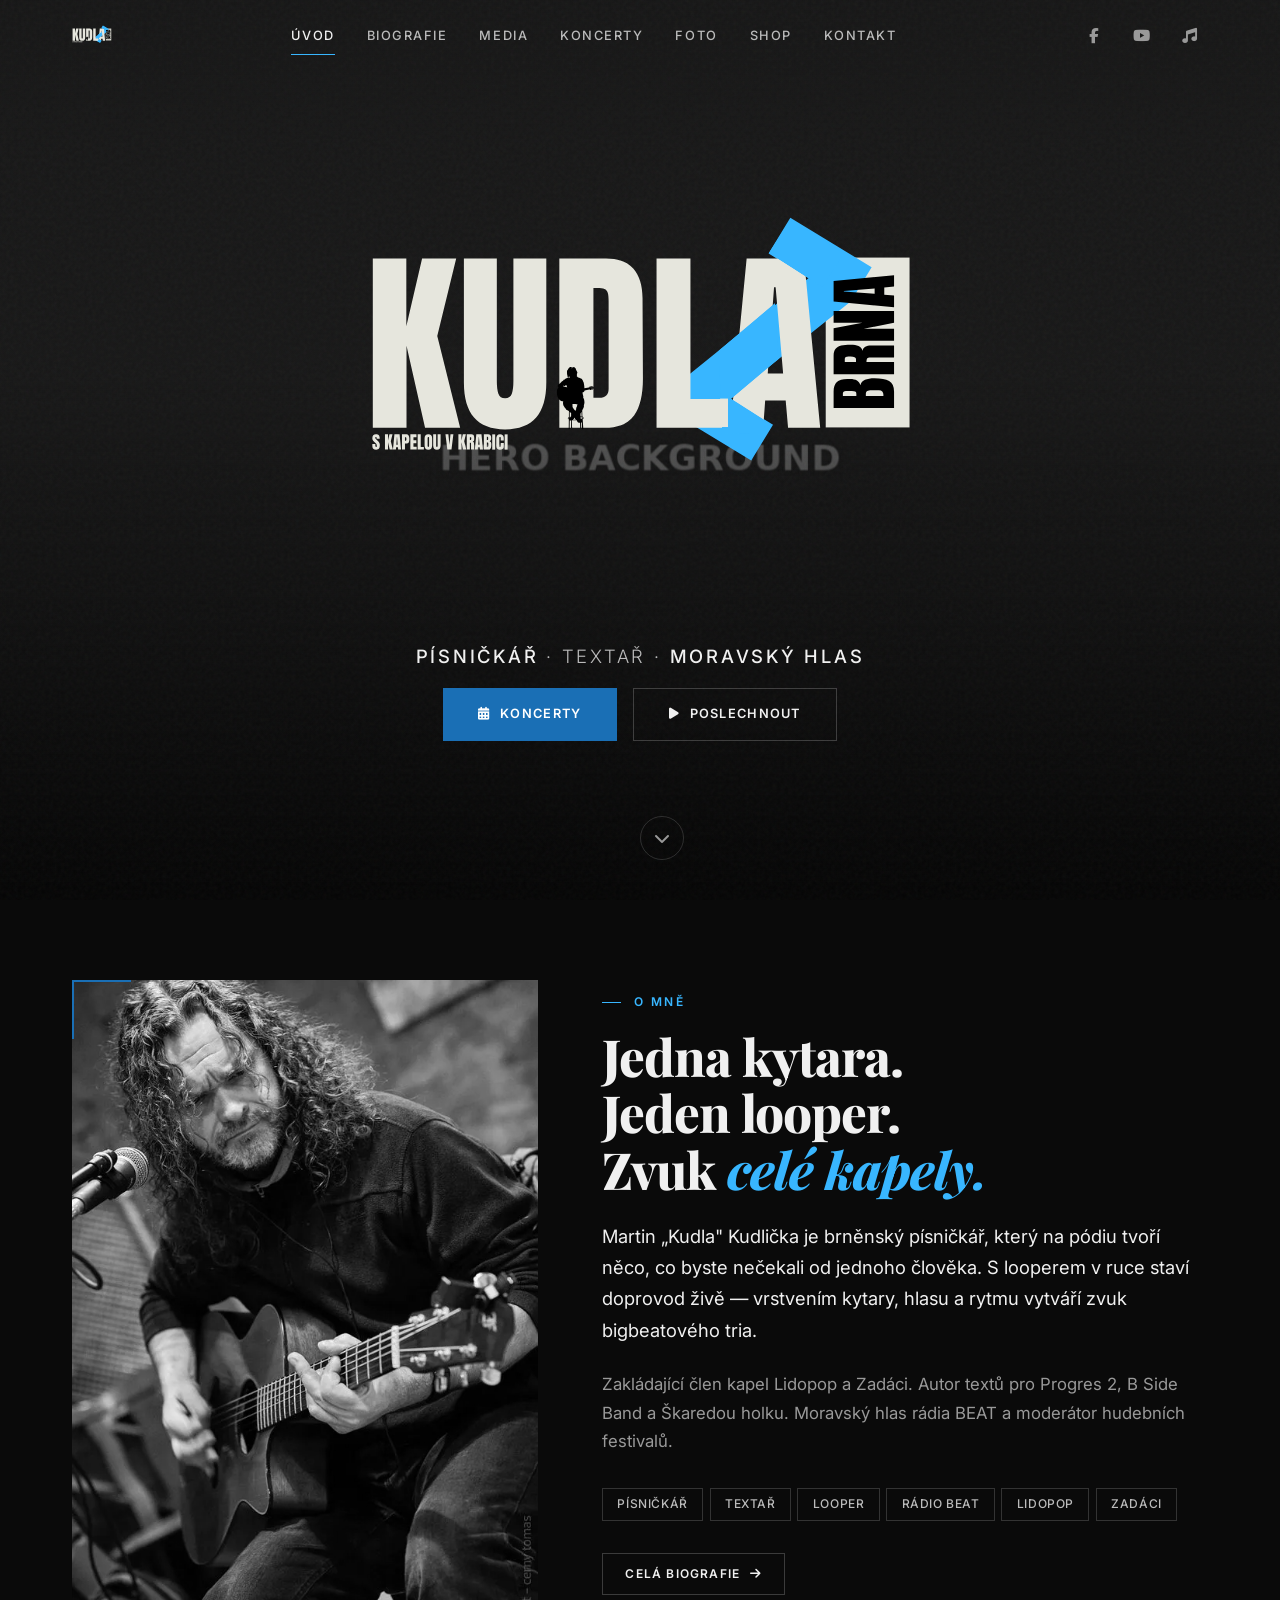
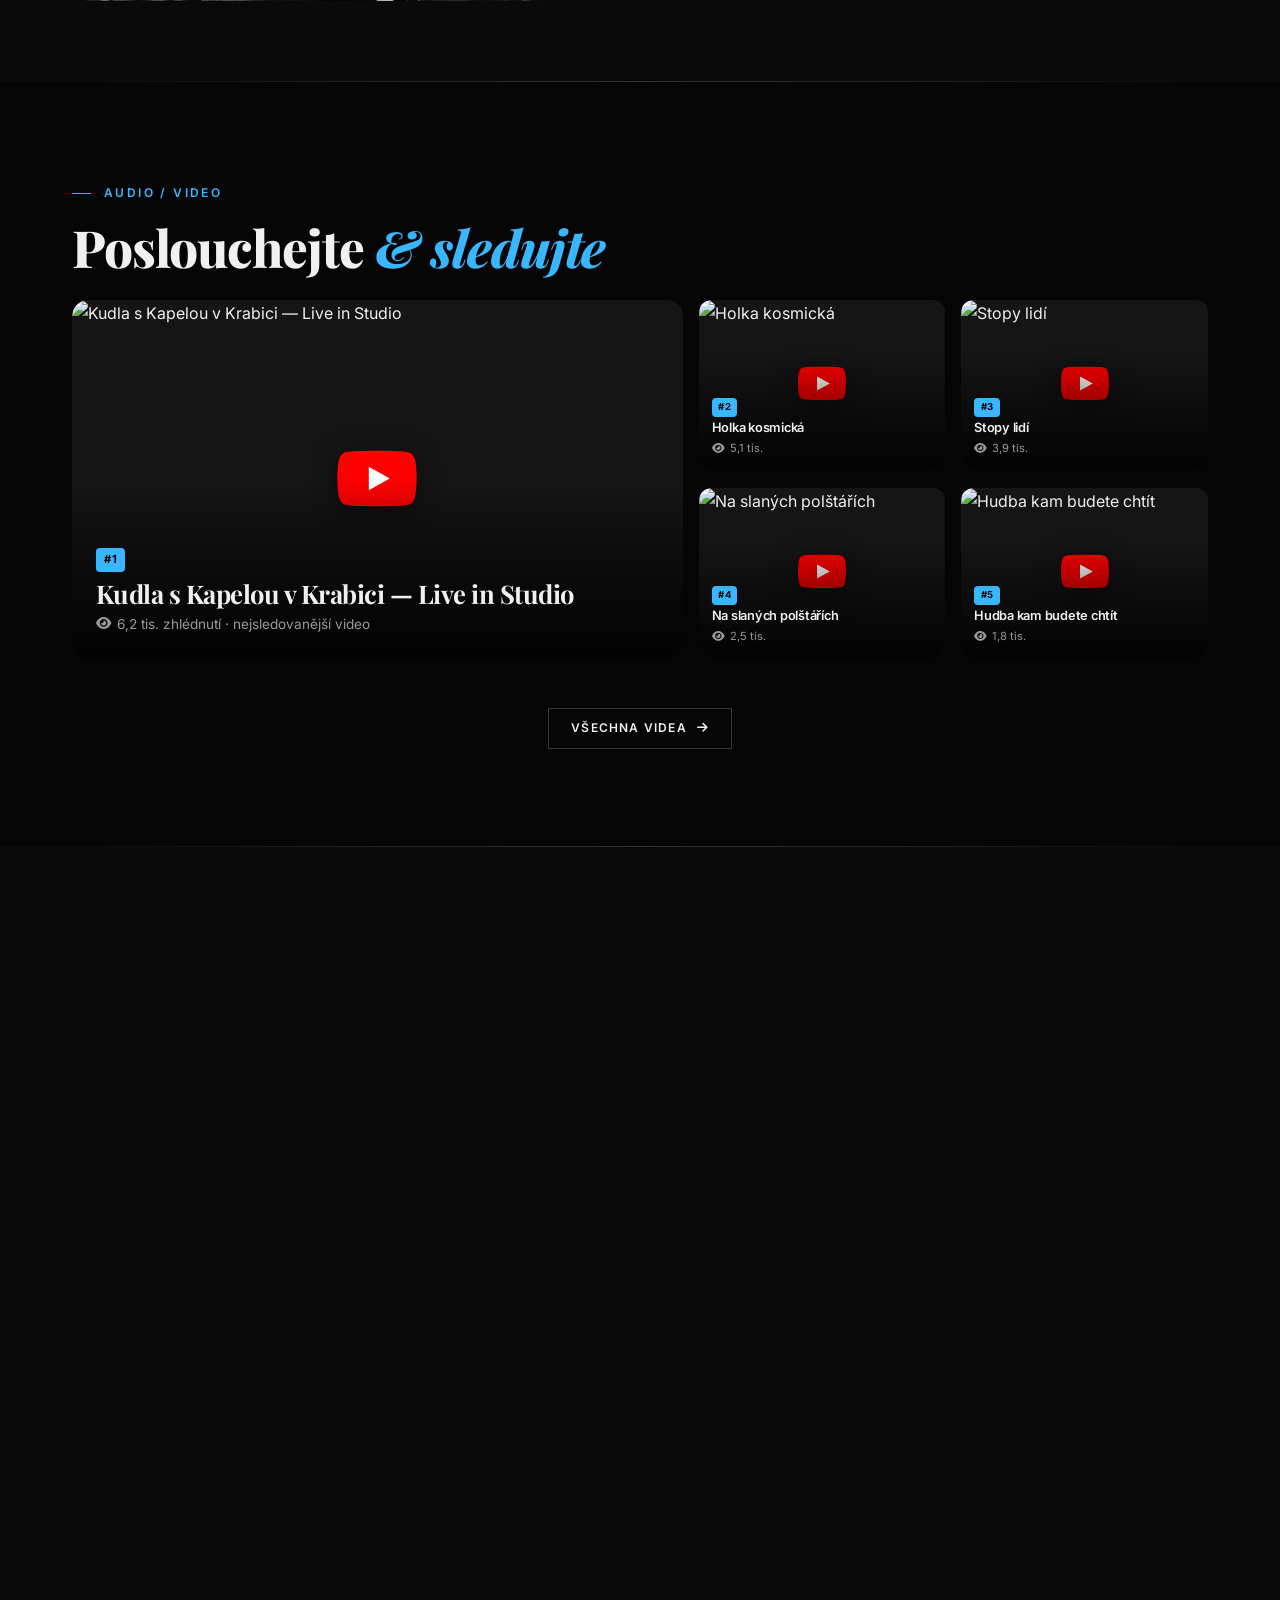
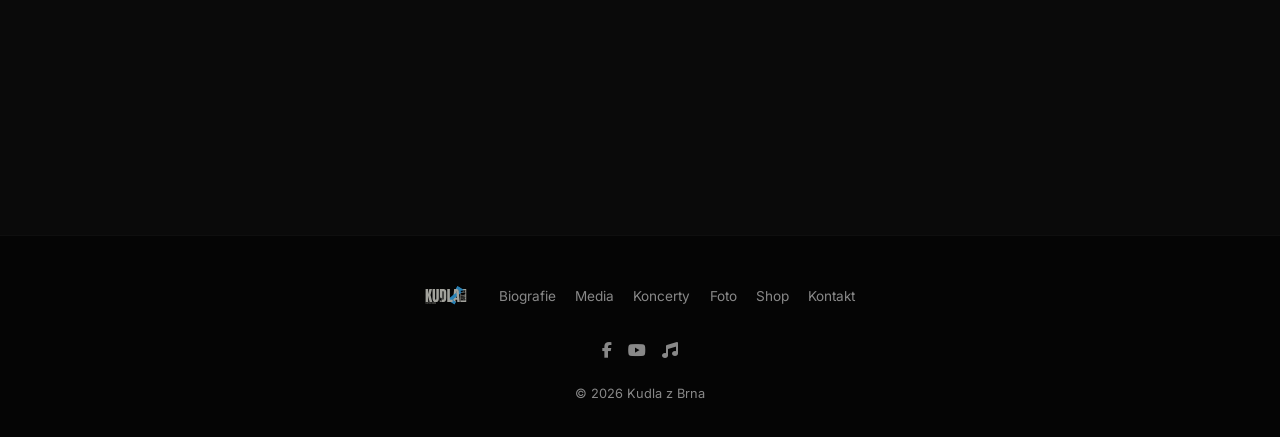
==== index.html @ d7f9133d "dgh" ====
<!DOCTYPE html>
<html lang="cs">
<head>
  <meta charset="UTF-8">
  <meta name="viewport" content="width=device-width, initial-scale=1.0">
  <title>Kudla z Brna — Písničkář, textař, moravský hlas</title>
  <meta name="description" content="Martin 'Kudla' Kudlička — brněnský písničkář, textař, moravský hlas rádia BEAT. Sólo s looperem — jedna osoba zní jako bigbeatové trio.">
  <meta property="og:title" content="Kudla z Brna — Písničkář, textař, moravský hlas">
  <meta property="og:description" content="Brněnský písničkář a textař. Moravský hlas rádia BEAT. Sólo s looperem.">
  <meta property="og:type" content="website">
  <meta property="og:url" content="https://kudlazbrna.netlify.app/">
  <meta property="og:image" content="https://kudlazbrna.netlify.app/img/og-image.jpg">
  <meta property="og:image:width" content="1200">
  <meta property="og:image:height" content="630">
  <meta property="og:locale" content="cs_CZ">
  <meta name="twitter:card" content="summary_large_image">
  <meta name="twitter:title" content="Kudla z Brna — Písničkář, textař, moravský hlas">
  <meta name="twitter:description" content="Brněnský písničkář a textař. Moravský hlas rádia BEAT. Sólo s looperem.">
  <meta name="twitter:image" content="https://kudlazbrna.netlify.app/img/og-image.jpg">
  <link rel="canonical" href="https://kudlazbrna.netlify.app/">
  <link rel="preconnect" href="https://fonts.googleapis.com">
  <link rel="preconnect" href="https://fonts.gstatic.com" crossorigin>
  <link rel="preconnect" href="https://cdnjs.cloudflare.com" crossorigin>
  <link rel="dns-prefetch" href="https://img.youtube.com">
  <link rel="stylesheet" href="https://fonts.googleapis.com/css2?family=Inter:wght@300;400;500;600;700&family=Playfair+Display:ital,wght@0,700;0,800;0,900;1,700&display=swap">
  <link rel="stylesheet" href="https://cdnjs.cloudflare.com/ajax/libs/font-awesome/6.5.1/css/all.min.css" media="print" onload="this.media='all'">
  <noscript><link rel="stylesheet" href="https://cdnjs.cloudflare.com/ajax/libs/font-awesome/6.5.1/css/all.min.css"></noscript>
  <link rel="icon" type="image/png" href="img/favicon.png">
  <link rel="icon" type="image/x-icon" href="favicon.ico">
  <link rel="apple-touch-icon" href="img/apple-touch-icon.png">
  <link rel="manifest" href="manifest.json">
  <meta name="theme-color" content="#0a0a0a">
  <meta name="color-scheme" content="dark">
  <link rel="preload" href="css/style.css?v=2.5" as="style">
  <link rel="preload" href="img/hero-bg.webp" as="image" type="image/webp">
  <link rel="stylesheet" href="css/style.css?v=2.5">
</head>
<body>
  <a href="#main-content" class="skip-link sr-only">Přeskočit na obsah</a>

  <!-- HEADER -->
  <header class="site-header">
    <div class="header-inner">
      <a href="index.html" class="site-logo">
        <img src="img/logo.svg" alt="Kudla z Brna">
      </a>

      <nav class="main-nav" id="main-nav">
        <ul>
          <li><a href="index.html">Úvod</a></li>
          <li><a href="biografie.html">Biografie</a></li>
          <li><a href="media.html">Media</a></li>
          <li><a href="koncerty.html">Koncerty</a></li>
          <li><a href="foto.html">Foto</a></li>
          <li><a href="shop.html">Shop</a></li>
          <li><a href="kontakt.html">Kontakt</a></li>
        </ul>
      </nav>

      <div class="header-social">
        <a href="https://www.facebook.com/kudla.cz/?locale=cs_CZ" target="_blank" rel="noopener noreferrer" aria-label="Facebook"><i class="fab fa-facebook-f"></i></a>
        <a href="https://www.youtube.com/@kudla4079" target="_blank" rel="noopener noreferrer" aria-label="YouTube"><i class="fab fa-youtube"></i></a>
        <a href="https://bandzone.cz/kudla" target="_blank" rel="noopener noreferrer" aria-label="Bandzone"><i class="fas fa-music"></i></a>
      </div>

      <button class="menu-toggle" aria-label="Menu">
        <span></span><span></span><span></span>
      </button>
    </div>
  </header>
  <div class="nav-overlay"></div>
  <main id="main-content">

  <!-- HERO -->
  <section class="hero">
    <div class="hero-bg"></div>
    <div class="hero-overlay"></div>
    <div class="hero-content">
      <h1 class="sr-only">Kudla z Brna — písničkář, textař, moravský hlas</h1>
      <img src="img/logo.svg" alt="Kudla z Brna" class="hero-logo" fetchpriority="high" width="400" height="120">
      <p class="hero-tagline">
        <span>Písničkář</span> &middot; Textař &middot; <span>Moravský hlas</span>
      </p>
      <div class="hero-cta">
        <a href="koncerty.html" class="btn btn-primary">
          <i class="fas fa-calendar-alt"></i> Koncerty
        </a>
        <a href="media.html" class="btn btn-ghost">
          <i class="fas fa-play"></i> Poslechnout
        </a>
      </div>
    </div>
    <a href="#about" class="hero-scroll">
      <i class="fas fa-chevron-down hero-scroll-arrow"></i>
    </a>
  </section>

  <!-- ABOUT STRIP -->
  <section class="about-strip" id="about">
    <div class="container">
      <div class="about-image reveal">
        <picture>
          <source type="image/webp" srcset="img/kudla-portrait-400w.webp 400w, img/kudla-portrait.webp 600w" sizes="(max-width: 768px) 400px, 600px">
          <img src="img/kudla-portrait.jpg" alt="Kudla z Brna — Martin Kudlička" loading="lazy" decoding="async" width="600" height="900">
        </picture>
      </div>
      <div class="about-text reveal">
        <span class="section-label">O mně</span>
        <h2 class="section-title">Jedna kytara.<br>Jeden looper.<br>Zvuk <em>celé kapely.</em></h2>
        <p>
          Martin „Kudla" Kudlička je brněnský písničkář, který na pódiu tvoří něco, co byste nečekali od jednoho člověka. S looperem v ruce staví doprovod živě — vrstvením kytary, hlasu a rytmu vytváří zvuk bigbeatového tria.
        </p>
        <p>
          Zakládající člen kapel Lidopop a Zadáci. Autor textů pro Progres 2, B Side Band a Škaredou holku. Moravský hlas rádia BEAT a moderátor hudebních festivalů.
        </p>
        <div class="about-tags">
          <span class="tag">Písničkář</span>
          <span class="tag">Textař</span>
          <span class="tag">Looper</span>
          <span class="tag">Rádio BEAT</span>
          <span class="tag">Lidopop</span>
          <span class="tag">Zadáci</span>
        </div>
        <a href="biografie.html" class="btn btn-ghost btn-sm">
          Celá biografie <i class="fas fa-arrow-right"></i>
        </a>
      </div>
    </div>
  </section>

  <div class="divider"></div>

  <!-- VIDEO TEASER — top 5 bento layout -->
  <section class="video-section" id="video-section">
    <div class="container">
      <div class="reveal">
        <span class="section-label">Audio / Video</span>
        <h2 class="section-title">Poslouchejte <em>& sledujte</em></h2>
      </div>
      <div id="video-bento" class="video-bento reveal" aria-live="polite"></div>
      <div class="text-center mt-3 reveal">
        <a href="media.html" class="btn btn-ghost btn-sm">Všechna videa <i class="fas fa-arrow-right"></i></a>
      </div>
    </div>
  </section>

  <div class="divider"></div>

  <!-- CONCERTS TEASER -->
  <section class="concerts-section" id="concerts-section">
    <div class="container">
      <div class="reveal">
        <span class="section-label">Naživo</span>
        <h2 class="section-title">Nejbližší <em>koncerty</em></h2>
      </div>
      <div id="concerts-list" class="concerts-list reveal" aria-live="polite"></div>
      <div class="text-center mt-2 reveal">
        <a href="koncerty.html" class="btn btn-ghost btn-sm">Všechny koncerty <i class="fas fa-arrow-right"></i></a>
      </div>
    </div>
  </section>

  <noscript>
    <div style="background:#1a1a1a;color:#bbb;text-align:center;padding:2rem;margin:2rem auto;max-width:600px;border-radius:12px;">
      <p style="font-size:1.1rem;margin-bottom:0.5rem;"><strong style="color:#f0f0f0;">Pro plný zážitek zapněte JavaScript.</strong></p>
      <p>Videa, koncerty a galerie vyžadují JavaScript pro správné zobrazení.</p>
    </div>
  </noscript>

  <!-- FOOTER -->
  </main>
  <footer class="site-footer">
    <div class="footer-inner">
      <div class="footer-top">
        <a href="index.html" class="footer-logo"><img src="img/logo.svg" alt="Kudla z Brna"></a>
        <nav class="footer-nav" aria-label="Patička">
          <a href="biografie.html">Biografie</a>
          <a href="media.html">Media</a>
          <a href="koncerty.html">Koncerty</a>
          <a href="foto.html">Foto</a>
          <a href="shop.html">Shop</a>
          <a href="kontakt.html">Kontakt</a>
        </nav>
      </div>
      <div class="footer-social">
        <a href="https://www.facebook.com/kudla.cz/?locale=cs_CZ" target="_blank" rel="noopener noreferrer" aria-label="Facebook"><i class="fab fa-facebook-f"></i></a>
        <a href="https://www.youtube.com/@kudla4079" target="_blank" rel="noopener noreferrer" aria-label="YouTube"><i class="fab fa-youtube"></i></a>
        <a href="https://bandzone.cz/kudla" target="_blank" rel="noopener noreferrer" aria-label="Bandzone"><i class="fas fa-music"></i></a>
      </div>
      <p class="footer-copy">&copy; 2026 Kudla z Brna</p>
    </div>
  </footer>

  <script src="js/main.js?v=2.5"></script>
  <script type="application/ld+json">
  {
    "@context": "https://schema.org",
    "@type": "WebSite",
    "name": "Kudla z Brna",
    "url": "https://kudlazbrna.netlify.app"
  }
  </script>
  <script type="application/ld+json">
  {
    "@context": "https://schema.org",
    "@type": "MusicGroup",
    "name": "Kudla z Brna",
    "alternateName": "Martin Kudla Kudlicka",
    "url": "https://kudlazbrna.netlify.app",
    "image": "https://kudlazbrna.netlify.app/img/kudla-portrait.jpg",
    "genre": ["Folk", "Rock", "Singer-Songwriter"],
    "description": "Brnensky pisnickar a textar. Moravsky hlas radia BEAT. Solo s looperem.",
    "sameAs": [
      "https://www.facebook.com/kudla.cz/",
      "https://www.youtube.com/@kudla4079",
      "https://bandzone.cz/kudla"
    ],
    "member": {
      "@type": "Person",
      "name": "Martin Kudlicka"
    }
  }
  </script>
</body>
</html>
---- css/style.css ----
/* ============================================
   KUDLA Z BRNA — v2 Redesign
   Inspired by: Green Day, Behemoth, Jack Johnson
   Immersive dark rock aesthetic
   ============================================ */

/* Fonts loaded via <link> in HTML for faster rendering */

:root {
  --black: #050505;
  --dark: #0a0a0a;
  --dark-2: #0f0f0f;
  --dark-3: #151515;
  --dark-4: #1a1a1a;
  --dark-5: #222;
  --grey-dark: #333;
  --grey: #888;
  --grey-light: #999;
  --grey-lighter: #bbb;
  --white: #f0f0f0;
  --white-pure: #fff;
  --accent: #1a6fb5;
  --accent-bright: #38b6ff;
  --accent-glow: rgba(56,182,255,0.15);
  --font-display: 'Playfair Display', Georgia, serif;
  --font-body: 'Inter', -apple-system, sans-serif;
  --header-h: 72px;
  --max-w: 1200px;
  --ease: cubic-bezier(.25,.46,.45,.94);
  --ease-out: cubic-bezier(.23,1,.32,1);
}

*, *::before, *::after { margin:0; padding:0; box-sizing:border-box; }
html { scroll-behavior:smooth; scroll-padding-top:var(--header-h); font-size:16px; color-scheme:dark; }

body {
  font-family: var(--font-body);
  background: var(--black);
  color: var(--white);
  line-height: 1.7;
  -webkit-font-smoothing: antialiased;
  overflow-x: hidden;
}

::selection { background:var(--accent); color:var(--white-pure); }
a { color:inherit; text-decoration:none; }
img { max-width:100%; height:auto; display:block; }
button { font-family:inherit; cursor:pointer; }

h1,h2,h3,h4 { font-family:var(--font-display); font-weight:800; line-height:1.1; letter-spacing:-0.02em; }

/* --- Section helpers --- */
.section-label {
  display:inline-block; font-family:var(--font-body); font-size:0.75rem; font-weight:600;
  letter-spacing:0.2em; text-transform:uppercase; color:var(--accent-bright);
  margin-bottom:1rem; position:relative; padding-left:2rem;
}
.section-label::before { content:''; position:absolute; left:0; top:50%; width:1.2rem; height:1px; background:var(--accent-bright); }

.section-title { font-size:clamp(2rem,4vw,3.5rem); margin-bottom:1.5rem; }
.section-title em { font-style:italic; color:var(--accent-bright); }

.container { max-width:var(--max-w); margin:0 auto; padding:0 2rem; }
section { padding:6rem 0; position:relative; contain:layout style; }

/* Reveal on scroll */
.reveal { opacity:0; transform:translateY(40px); transition: opacity 0.8s var(--ease), transform 0.8s var(--ease); }
.reveal.visible { opacity:1; transform:translateY(0); }

.divider { width:100%; height:1px; background:linear-gradient(90deg,transparent,var(--grey-dark),transparent); }

/* ============================================
   HEADER
   ============================================ */
.site-header {
  position:fixed; top:0; left:0; right:0; z-index:100;
  height:var(--header-h); transition:all 0.4s var(--ease);
}
.site-header::after {
  content:''; position:absolute; inset:0;
  background:rgba(5,5,5,0); backdrop-filter:blur(0px); -webkit-backdrop-filter:blur(0px);
  border-bottom:1px solid transparent; transition:all 0.4s var(--ease); z-index:-1;
}
.site-header.scrolled::after {
  background:rgba(5,5,5,0.92); backdrop-filter:blur(20px); -webkit-backdrop-filter:blur(20px);
  border-bottom-color:rgba(255,255,255,0.05);
}
.header-inner {
  max-width:var(--max-w); margin:0 auto; padding:0 2rem;
  height:100%; display:flex; align-items:center; justify-content:space-between;
}

.site-logo { display:flex; align-items:center; gap:0.5rem; z-index:101; }
.site-logo img { height:40px; width:auto; transition:filter 0.3s; }
.site-logo:hover img { filter: drop-shadow(0 0 8px rgba(56,182,255,0.4)); }

.header-social { display:flex; align-items:center; gap:0.75rem; }
.header-social a {
  display:flex; align-items:center; justify-content:center;
  width:36px; height:36px; border-radius:50%;
  color:var(--grey-light); font-size:0.95rem; transition:all 0.3s var(--ease);
}
.header-social a:hover { color:var(--white); background:rgba(255,255,255,0.08); }

.main-nav { display:flex; align-items:center; }
.main-nav ul { display:flex; list-style:none; gap:0; }
.main-nav a {
  display:block; padding:0.5rem 1rem; font-size:0.8rem; font-weight:500;
  letter-spacing:0.12em; text-transform:uppercase; color:var(--grey-lighter);
  transition:color 0.3s; position:relative;
}
.main-nav a::after {
  content:''; position:absolute; bottom:0; left:1rem; right:1rem;
  height:1px; background:var(--accent-bright); transform:scaleX(0); transition:transform 0.3s var(--ease);
}
.main-nav a:hover, .main-nav a.active { color:var(--white); }
.main-nav a.active::after, .main-nav a:hover::after { transform:scaleX(1); }

.menu-toggle {
  display:none; background:none; border:none;
  width:32px; height:24px; position:relative; z-index:101;
}
.menu-toggle span {
  position:absolute; left:0; width:100%; height:2px;
  background:var(--white); transition:all 0.3s var(--ease); border-radius:1px;
}
.menu-toggle span:nth-child(1){top:0}
.menu-toggle span:nth-child(2){top:11px}
.menu-toggle span:nth-child(3){top:22px}
.menu-toggle.active span:nth-child(1){top:11px;transform:rotate(45deg)}
.menu-toggle.active span:nth-child(2){opacity:0;transform:translateX(-10px)}
.menu-toggle.active span:nth-child(3){top:11px;transform:rotate(-45deg)}

/* ============================================
   HERO
   ============================================ */
.hero {
  position:relative; min-height:100vh; min-height:100dvh;
  display:flex; align-items:center; justify-content:center; overflow:hidden;
}
.hero-bg {
  position:absolute; inset:0;
  background:url('../img/hero-bg.jpg') center 30% / cover no-repeat, linear-gradient(135deg, #0a0a0a 0%, #0d1b2a 50%, #0a0a0a 100%);
  filter:grayscale(100%); will-change:transform;
}
.hero-overlay {
  position:absolute; inset:0;
  background:linear-gradient(to bottom, rgba(5,5,5,0.15) 0%, rgba(5,5,5,0.1) 40%, rgba(5,5,5,0.5) 70%, rgba(5,5,5,1) 100%);
}
.hero::before {
  content:''; position:absolute; inset:0; z-index:1; opacity:0.04; pointer-events:none;
  background-image:url("data:image/svg+xml,%3Csvg viewBox='0 0 256 256' xmlns='http://www.w3.org/2000/svg'%3E%3Cfilter id='n'%3E%3CfeTurbulence type='fractalNoise' baseFrequency='0.9' numOctaves='4' stitchTiles='stitch'/%3E%3C/filter%3E%3Crect width='100%25' height='100%25' filter='url(%23n)'/%3E%3C/svg%3E");
  background-repeat:repeat;
}
.hero-content { position:relative; z-index:2; text-align:center; padding:0 2rem; width:100%; margin-top:calc(var(--header-h) * -1); }

.hero-logo {
  width:clamp(280px,50vw,550px); margin:0 auto 0.2rem;
  opacity:0; animation:heroFadeUp 1.2s var(--ease-out) 0.3s forwards;
}
.hero-tagline {
  font-size:clamp(0.9rem,1.5vw,1.15rem); font-weight:300; color:var(--grey-lighter);
  letter-spacing:0.15em; text-transform:uppercase; margin-bottom:1rem;
  opacity:0; animation:heroFadeUp 1s var(--ease-out) 0.7s forwards;
}
.hero-tagline span { color:var(--white); font-weight:500; }
.hero-cta {
  display:flex; gap:1rem; justify-content:center; flex-wrap:wrap;
  opacity:0; animation:heroFadeUp 1s var(--ease-out) 1s forwards;
}
.hero-scroll {
  position:absolute; bottom:2.5rem; left:50%; transform:translateX(-50%); z-index:2;
  display:flex; align-items:center; justify-content:center;
  width:44px; height:44px; border-radius:50%;
  border:1px solid rgba(255,255,255,0.15);
  color:var(--grey-light); font-size:1rem;
  text-decoration:none; cursor:pointer;
  opacity:0; animation:heroFadeUp 1s var(--ease-out) 1.4s forwards;
  transition:all 0.3s var(--ease);
}
.hero-scroll:hover { border-color:var(--accent-bright); color:var(--accent-bright); background:rgba(56,182,255,0.06); }
.hero-scroll-arrow { animation:scrollBounce 2s ease-in-out infinite; }
@keyframes heroFadeUp { from{opacity:0;transform:translateY(30px)} to{opacity:1;transform:translateY(0)} }
@keyframes scrollBounce { 0%,100%{transform:translateY(0)} 50%{transform:translateY(4px)} }

/* --- Buttons --- */
.btn {
  display:inline-flex; align-items:center; gap:0.6rem;
  padding:0.9rem 2.2rem; font-size:0.8rem; font-weight:600;
  font-family:var(--font-body); letter-spacing:0.1em; text-transform:uppercase;
  border-radius:0; border:none; cursor:pointer; transition:all 0.4s var(--ease);
  position:relative; overflow:hidden;
}
.btn-primary { background:var(--accent); color:var(--white-pure); }
.btn-primary:hover { background:var(--accent-bright); transform:translateY(-2px); box-shadow:0 10px 30px rgba(26,111,181,0.35); }
.btn-ghost { background:transparent; color:var(--white); border:1px solid rgba(255,255,255,0.2); }
.btn-ghost:hover { border-color:var(--white); background:rgba(255,255,255,0.05); transform:translateY(-2px); }
.btn-sm { padding:0.6rem 1.4rem; font-size:0.75rem; }

/* ============================================
   ABOUT STRIP
   ============================================ */
.about-strip { padding:5rem 0; background:var(--dark); }
.about-strip .container { display:grid; grid-template-columns:1fr 1.3fr; gap:4rem; align-items:center; }

.about-image { position:sticky; top:6rem; overflow:hidden; align-self:start; }
.about-image img { width:100%; aspect-ratio:3/4; object-fit:cover; filter:grayscale(100%); transition:filter 0.6s var(--ease); }
.about-image:hover img { filter:grayscale(50%); }
.about-image::before {
  content:''; position:absolute; top:-1px; left:-1px;
  width:60px; height:60px; border-top:3px solid var(--accent); border-left:3px solid var(--accent);
  z-index:1; transition:all 0.4s var(--ease);
}
.about-image:hover::before { width:80px; height:80px; }

.about-text p { color:var(--grey-light); font-size:1.05rem; margin-bottom:1.5rem; }
.about-text p:first-of-type { color:var(--white); font-size:1.15rem; }

.about-tags { display:flex; flex-wrap:wrap; gap:0.4rem; margin:2rem 0; }
.tag {
  padding:0.35rem 0.9rem; font-size:0.75rem; font-weight:500; letter-spacing:0.05em;
  color:var(--grey-lighter); border:1px solid var(--grey-dark); text-transform:uppercase; transition:all 0.3s;
}
.tag:hover { border-color:var(--accent); color:var(--accent-bright); }

/* ============================================
   VIDEO
   ============================================ */
.video-section { background:var(--black); padding:6rem 0; }
.video-featured { margin-bottom:3rem; }

/* Thumbnail-based video cards */
.video-thumb {
  position:relative; padding-bottom:56.25%; height:0; background:var(--dark-3); overflow:hidden;
  cursor:pointer; border-radius:8px;
}
.video-thumb img {
  position:absolute; inset:0; width:100%; height:100%; object-fit:cover;
  transition:transform 0.5s var(--ease), filter 0.5s var(--ease);
}
.video-thumb:hover img { transform:scale(1.05); filter:brightness(0.7); }
.video-thumb iframe {
  position:absolute; inset:0; width:100%; height:100%; border:none; border-radius:8px;
}
.video-play-btn {
  position:absolute; top:50%; left:50%; transform:translate(-50%,-50%) scale(1);
  background:none; border:none; cursor:pointer; z-index:2; padding:0;
  transition:transform 0.3s var(--ease), opacity 0.3s var(--ease);
  filter:drop-shadow(0 4px 12px rgba(0,0,0,0.5));
}
.video-play-btn svg { width:68px; height:48px; }
.video-thumb:hover .video-play-btn { transform:translate(-50%,-50%) scale(1.15); }
.video-badge {
  position:absolute; top:0.75rem; right:0.75rem; z-index:2;
  background:rgba(0,0,0,0.75); backdrop-filter:blur(6px);
  color:var(--grey-lighter); font-size:0.75rem; font-weight:500;
  padding:0.3rem 0.7rem; border-radius:20px;
  display:flex; align-items:center; gap:0.35rem;
  pointer-events:none;
}
.video-thumb-info {
  position:absolute; bottom:0; left:0; right:0; z-index:2;
  padding:3rem 1.5rem 1.2rem;
  background:linear-gradient(to top, rgba(0,0,0,0.85) 0%, transparent 100%);
  pointer-events:none;
}
.video-thumb-info h3 {
  font-family:var(--font-display); font-size:1.5rem; font-weight:700; margin-bottom:0.3rem;
}
.video-thumb-info .video-views {
  color:var(--grey-light); font-size:0.85rem; display:flex; align-items:center; gap:0.4rem;
}
.video-thumb--featured { border-radius:12px; margin-bottom:2rem; }
.video-thumb--featured .video-play-btn svg { width:80px; height:56px; }

/* ---- BENTO VIDEO TEASER (homepage) ---- */
.video-bento {
  display:grid; grid-template-columns:1.2fr 1fr; gap:1rem; margin-bottom:1rem;
}
.bento-hero { grid-row:1; }
.bento-main {
  border-radius:16px; height:100%; min-height:360px;
}
.bento-main img { border-radius:16px; }
.bento-main iframe { border-radius:16px; }
.bento-main .video-play-btn svg { width:80px; height:56px; }
.bento-main-info {
  position:absolute; bottom:0; left:0; right:0; z-index:2;
  padding:4rem 1.5rem 1.5rem;
  background:linear-gradient(to top, rgba(0,0,0,0.9) 0%, rgba(0,0,0,0.4) 60%, transparent 100%);
  border-radius:0 0 16px 16px;
  pointer-events:none;
}
.bento-main-info h3 {
  font-family:var(--font-display); font-size:1.6rem; font-weight:700; margin-bottom:0.25rem; line-height:1.2;
}
.bento-main-info .video-views {
  color:var(--grey-light); font-size:0.85rem; display:flex; align-items:center; gap:0.4rem;
}
.bento-rank {
  display:inline-block; background:var(--accent-bright); color:var(--black);
  font-size:0.7rem; font-weight:700; padding:0.15rem 0.5rem; border-radius:4px;
  margin-bottom:0.4rem; letter-spacing:0.05em;
}
.bento-side {
  display:grid; grid-template-columns:1fr 1fr; grid-template-rows:1fr 1fr; gap:1rem;
}
.bento-item {
  border-radius:12px; min-height:170px;
}
.bento-item img { border-radius:12px; }
.bento-item iframe { border-radius:12px; }
.bento-item .video-play-btn svg { width:48px; height:34px; }
.bento-item-info {
  position:absolute; bottom:0; left:0; right:0; z-index:2;
  padding:2.5rem 0.8rem 0.7rem;
  background:linear-gradient(to top, rgba(0,0,0,0.9) 0%, transparent 100%);
  border-radius:0 0 12px 12px;
  pointer-events:none;
}
.bento-item-info h3 {
  font-family:var(--font-body); font-size:0.8rem; font-weight:600; line-height:1.3; margin-bottom:0.15rem;
  white-space:nowrap; overflow:hidden; text-overflow:ellipsis;
}
.bento-item-info .video-views {
  color:var(--grey-light); font-size:0.7rem; display:flex; align-items:center; gap:0.3rem;
}
.bento-item-info .bento-rank { font-size:0.6rem; padding:0.1rem 0.4rem; margin-bottom:0.2rem; }

/* Video grid (media page) */
.video-grid { display:grid; grid-template-columns:repeat(auto-fit,minmax(300px,1fr)); gap:1.5rem; }
.video-card {
  background:var(--dark-2); overflow:hidden; border:1px solid rgba(255,255,255,0.03);
  border-radius:12px; transition:all 0.4s var(--ease);
}
.video-card .video-thumb { border-radius:12px 12px 0 0; }
.video-card:hover { border-color:var(--accent-bright); transform:translateY(-6px); box-shadow:0 20px 60px rgba(0,0,0,0.5), 0 0 0 1px var(--accent-bright); }
.video-card-info { padding:1rem 1.2rem 1.2rem; }
.video-card-info h3 { font-family:var(--font-body); font-size:0.95rem; font-weight:600; margin-bottom:0.2rem; }
.video-card-info p { color:var(--grey); font-size:0.8rem; }

/* ============================================
   CONCERTS
   ============================================ */
.concerts-section { background:var(--dark); content-visibility:auto; contain-intrinsic-size:auto 600px; }
.concerts-list { max-width:800px; margin:0 auto; }
.concert-item {
  display:grid; grid-template-columns:90px 1fr auto; gap:2rem; align-items:center;
  padding:1.5rem 0; border-bottom:1px solid rgba(255,255,255,0.05); transition:all 0.3s var(--ease);
}
.concert-item:hover { padding-left:1rem; border-bottom-color:var(--accent); }
.concert-date { text-align:center; }
.concert-date .day { display:block; font-family:var(--font-display); font-size:2.2rem; font-weight:800; color:var(--accent-bright); line-height:1; }
.concert-date .month-year { display:block; font-size:0.7rem; font-weight:600; letter-spacing:0.15em; text-transform:uppercase; color:var(--grey); margin-top:0.25rem; }
.concert-info h3 { font-family:var(--font-body); font-size:1.05rem; font-weight:600; }
.concert-info .venue { color:var(--grey-light); font-size:0.9rem; margin-top:0.15rem; }
.concert-item.past { opacity:0.4; }
.concert-item.past:hover { opacity:0.7; }
.year-header { font-family:var(--font-display); font-size:1.8rem; color:var(--grey-dark); margin:3rem 0 1rem; padding-bottom:0.5rem; border-bottom:1px solid rgba(255,255,255,0.05); }
.year-header:first-child { margin-top:0; }

/* --- Next Concert Featured Card (homepage) --- */
.next-concert-card {
  display:grid; grid-template-columns:140px 1fr; gap:2.5rem; align-items:center;
  background:linear-gradient(135deg, var(--dark-2), var(--dark-3));
  border:1px solid rgba(56,182,255,0.15); border-radius:16px;
  padding:2.5rem; margin-bottom:2rem; position:relative; overflow:hidden;
  transition:all 0.4s var(--ease);
}
.next-concert-card::before {
  content:''; position:absolute; top:0; left:0; width:4px; height:100%;
  background:linear-gradient(to bottom, var(--accent-bright), var(--accent));
  border-radius:4px 0 0 4px;
}
.next-concert-card:hover { border-color:rgba(56,182,255,0.3); box-shadow:0 20px 60px rgba(0,0,0,0.4), 0 0 30px rgba(56,182,255,0.08); }

.next-concert-date {
  display:flex; flex-direction:column; align-items:center; gap:0.3rem;
  padding:1rem; background:rgba(56,182,255,0.08); border-radius:12px;
}
.next-day {
  font-family:var(--font-display); font-size:3.5rem; font-weight:900;
  color:var(--accent-bright); line-height:1;
}
.next-month {
  font-size:0.85rem; font-weight:500; text-transform:capitalize;
  color:var(--grey-lighter); letter-spacing:0.03em;
}
.next-countdown {
  display:inline-block; margin-top:0.3rem;
  background:var(--accent); color:var(--white-pure);
  font-size:0.7rem; font-weight:700; letter-spacing:0.05em; text-transform:uppercase;
  padding:0.25rem 0.7rem; border-radius:20px;
  animation:countdownPulse 2s ease-in-out infinite;
}
@keyframes countdownPulse { 0%,100%{opacity:1} 50%{opacity:0.7} }

.next-concert-body { display:flex; flex-direction:column; gap:0.6rem; }
.next-concert-meta { display:flex; align-items:center; gap:0.75rem; flex-wrap:wrap; }

.concert-type-tag {
  display:inline-flex; align-items:center; gap:0.35rem;
  font-size:0.7rem; font-weight:600; letter-spacing:0.08em; text-transform:uppercase;
  padding:0.3rem 0.8rem; border-radius:4px;
}
.concert-type-tag.koncert { background:rgba(56,182,255,0.15); color:var(--accent-bright); }
.concert-type-tag.festival { background:rgba(168,85,247,0.15); color:#a855f7; }
.concert-type-tag.akce { background:rgba(34,197,94,0.15); color:#22c55e; }
.concert-type-tag.moderovani { background:rgba(234,179,8,0.15); color:#eab308; }

.concert-time {
  font-size:0.85rem; color:var(--grey-light);
  display:inline-flex; align-items:center; gap:0.35rem;
}
.concert-time i { color:var(--accent-bright); font-size:0.75rem; }

.next-concert-title {
  font-family:var(--font-display); font-size:1.6rem; font-weight:800;
  line-height:1.2; color:var(--white);
}
.next-concert-venue {
  font-size:1rem; color:var(--grey-light);
  display:flex; align-items:center; gap:0.5rem;
}
.next-concert-venue i { color:var(--accent-bright); font-size:0.85rem; }
.next-concert-note {
  font-size:0.9rem; color:var(--grey); font-style:italic;
}
.next-concert-actions { margin-top:0.5rem; }

/* Upcoming list (compact items below featured card) */
.upcoming-list { margin-top:0.5rem; }

/* Countdown badge (inline, for concert lists) */
.concert-countdown-badge {
  display:inline-block; margin-top:0.4rem;
  background:rgba(56,182,255,0.12); color:var(--accent-bright);
  font-size:0.7rem; font-weight:600; letter-spacing:0.05em;
  padding:0.2rem 0.6rem; border-radius:12px;
}

/* ============================================
   GALLERY
   ============================================ */
.gallery-section { background:var(--black); content-visibility:auto; contain-intrinsic-size:auto 800px; }
.gallery-grid { display:grid; grid-template-columns:repeat(3,1fr); gap:4px; }
.gallery-item { position:relative; overflow:hidden; cursor:pointer; aspect-ratio:1; }
.gallery-item img { width:100%; height:100%; object-fit:cover; filter:grayscale(100%); transition:all 0.6s var(--ease); }
.gallery-item:hover img { filter:grayscale(40%); transform:scale(1.08); }
.gallery-item::after { content:''; position:absolute; inset:0; background:rgba(5,5,5,0.3); opacity:1; transition:opacity 0.4s; }
.gallery-item:hover::after { opacity:0; }

/* Lightbox */
.lightbox { display:none; position:fixed; inset:0; z-index:200; background:rgba(0,0,0,0.96); align-items:center; justify-content:center; }
.lightbox.active { display:flex; }
.lightbox img { max-width:90vw; max-height:85vh; object-fit:contain; }
.lightbox-close { position:absolute; top:1.5rem; right:1.5rem; background:none; border:none; color:var(--white); font-size:1.5rem; width:48px; height:48px; display:flex; align-items:center; justify-content:center; border-radius:50%; transition:background 0.3s; }
.lightbox-close:hover { background:rgba(255,255,255,0.1); }
.lightbox-nav { position:absolute; top:50%; transform:translateY(-50%); background:none; border:none; color:var(--white); font-size:2rem; padding:1rem; opacity:0.5; transition:opacity 0.3s; }
.lightbox-nav:hover { opacity:1; }
.lightbox-prev { left:1rem; }
.lightbox-next { right:1rem; }

/* ============================================
   CONTACT
   ============================================ */
.contact-section { background:var(--dark); }
.contact-grid { display:grid; grid-template-columns:1fr 1fr; gap:4rem; }
.contact-item { display:flex; gap:1.2rem; margin-bottom:2.5rem; }
.contact-icon {
  width:48px; height:48px; display:flex; align-items:center; justify-content:center;
  border:1px solid var(--grey-dark); color:var(--accent-bright); font-size:1.1rem; flex-shrink:0; transition:all 0.3s;
}
.contact-item:hover .contact-icon { background:var(--accent); border-color:var(--accent); color:var(--white-pure); }
.contact-item h3 { font-family:var(--font-body); font-size:0.7rem; font-weight:600; letter-spacing:0.15em; text-transform:uppercase; color:var(--grey); margin-bottom:0.2rem; }
.contact-item a, .contact-item p { font-size:1.1rem; color:var(--white); }
.social-row { display:flex; gap:0.75rem; margin-top:2rem; }
.social-btn {
  width:52px; height:52px; display:flex; align-items:center; justify-content:center;
  border:1px solid var(--grey-dark); color:var(--grey-light); font-size:1.2rem; transition:all 0.3s var(--ease);
}
.social-btn:hover { background:var(--accent); border-color:var(--accent); color:var(--white-pure); transform:translateY(-3px); box-shadow:0 8px 25px rgba(26,111,181,0.3); }
.info-card { background:var(--dark-3); border:1px solid rgba(255,255,255,0.04); padding:2.5rem; }
.info-card h3 { font-family:var(--font-body); font-size:1rem; font-weight:600; margin-bottom:0.75rem; display:flex; align-items:center; gap:0.6rem; }
.info-card h3 i { color:var(--accent-bright); }
.info-card p { color:var(--grey-light); font-size:0.95rem; margin-bottom:1.5rem; }
.info-card p:last-child { margin-bottom:0; }

/* ============================================
   SHOP
   ============================================ */
.shop-section { background:var(--black); }
.shop-grid { display:grid; grid-template-columns:repeat(auto-fit,minmax(320px,1fr)); gap:2.5rem; max-width:800px; margin:0 auto; }
.album-card { background:var(--dark-2); border:1px solid rgba(255,255,255,0.04); overflow:hidden; transition:all 0.4s var(--ease); }
.album-card:hover { border-color:rgba(255,255,255,0.1); transform:translateY(-6px); box-shadow:0 25px 60px rgba(0,0,0,0.5); }
.album-cover { aspect-ratio:1; overflow:hidden; background:var(--dark-3); }
.album-cover img { width:100%; height:100%; object-fit:cover; filter:grayscale(60%); transition:all 0.6s var(--ease); }
.album-card:hover .album-cover img { filter:grayscale(20%); transform:scale(1.04); }
.album-info { padding:1.5rem 2rem 2rem; }
.album-info h3 { font-size:1.4rem; margin-bottom:0.5rem; }
.album-price { font-size:1.6rem; font-weight:700; color:var(--accent-bright); }
.album-shipping { font-size:0.85rem; color:var(--grey); font-weight:400; }
.album-desc { font-size:0.9rem; color:var(--grey); margin-bottom:0.5rem; }
.album-info .btn { width:100%; justify-content:center; }
.shipping-info { max-width:600px; margin:3rem auto 0; text-align:center; padding:2rem; background:var(--dark-2); border:1px solid rgba(255,255,255,0.04); color:var(--grey-light); font-size:0.95rem; }
.shipping-info strong { color:var(--white); }

/* ORDER MODAL */
.order-modal { position:fixed; inset:0; z-index:2000; display:flex; align-items:center; justify-content:center; opacity:0; pointer-events:none; transition:opacity 0.3s; }
.order-modal.active { opacity:1; pointer-events:all; }
.order-modal-backdrop { position:absolute; inset:0; background:rgba(0,0,0,0.8); backdrop-filter:blur(4px); }
.order-modal-content { position:relative; background:var(--dark-2); border:1px solid rgba(255,255,255,0.08); border-radius:12px; padding:2.5rem; width:90%; max-width:460px; max-height:90vh; overflow-y:auto; transform:translateY(20px); transition:transform 0.3s; }
.order-modal.active .order-modal-content { transform:translateY(0); }
.order-modal-close { position:absolute; top:1rem; right:1.2rem; background:none; border:none; color:var(--grey); font-size:1.8rem; cursor:pointer; line-height:1; transition:color 0.2s; }
.order-modal-close:hover { color:var(--white); }
.order-modal-content h3 { font-family:var(--font-body); font-size:1.1rem; font-weight:600; color:var(--white); margin-bottom:0.3rem; }
.order-album-title { font-family:var(--font-display); font-size:1.5rem; color:var(--accent-bright); margin-bottom:1.5rem; }
.form-group { margin-bottom:1.2rem; }
.form-group label { display:block; font-size:0.85rem; color:var(--grey-light); margin-bottom:0.4rem; font-weight:500; }
.form-group input, .form-group textarea { width:100%; padding:0.75rem 1rem; background:var(--dark); border:1px solid rgba(255,255,255,0.1); border-radius:8px; color:var(--white); font-size:0.95rem; font-family:var(--font-body); transition:border-color 0.2s; }
.form-group input:focus, .form-group textarea:focus { outline:none; border-color:var(--accent); }
.form-group input::placeholder, .form-group textarea::placeholder { color:var(--grey); }
.btn-full { width:100%; justify-content:center; margin-top:0.5rem; }
.order-success { display:flex; flex-direction:column; align-items:center; text-align:center; gap:1rem; padding:2rem 0; }
.order-success i { font-size:3rem; color:var(--accent-bright); }
.order-success h4 { font-size:1.3rem; color:var(--white); }
.order-success p { color:var(--grey-light); font-size:0.95rem; }

/* ============================================
   FOOTER
   ============================================ */
.site-footer { background:var(--black); border-top:1px solid rgba(255,255,255,0.04); padding:2.5rem 0 2rem; }
.footer-inner { max-width:var(--max-w); margin:0 auto; padding:0 2rem; display:flex; flex-direction:column; align-items:center; gap:1.2rem; }
.footer-top { display:flex; align-items:center; justify-content:center; gap:2rem; flex-wrap:wrap; }
.footer-logo img { height:42px; opacity:0.7; }
.footer-nav { display:flex; gap:1.2rem; flex-wrap:wrap; justify-content:center; }
.footer-nav a { color:var(--grey); font-size:0.85rem; transition:color 0.3s; }
.footer-nav a:hover { color:var(--accent-bright); }
.footer-social { display:flex; gap:1rem; }
.footer-social a { color:var(--grey); font-size:1rem; transition:color 0.3s; }
.footer-social a:hover { color:var(--white); }
.footer-copy { color:var(--grey); font-size:0.8rem; }

/* ============================================
   PAGE HEROES (sub-pages)
   ============================================ */
.page-hero { padding:10rem 0 4rem; text-align:center; background:var(--dark); position:relative; overflow:hidden; }
.page-hero::before {
  content:''; position:absolute; top:0; left:50%; transform:translateX(-50%);
  width:600px; height:600px; background:radial-gradient(circle,var(--accent-glow),transparent 70%); pointer-events:none;
}
.page-hero h1 { font-size:clamp(2.5rem,6vw,5rem); position:relative; }
.page-hero .subtitle { color:var(--grey-light); font-size:1.1rem; margin-top:0.75rem; position:relative; }

/* Bio page */
.bio-content { max-width:900px; margin:0 auto; }
.bio-content .bio-grid { display:grid; grid-template-columns:1fr 1.2fr; gap:4rem; align-items:start; }
.bio-content p { color:var(--grey-light); font-size:1.05rem; margin-bottom:1.5rem; line-height:1.8; }
.bio-content h3 {
  font-family:var(--font-body); font-size:1.1rem; font-weight:600;
  margin-top:2.5rem; margin-bottom:0.75rem; color:var(--white);
  display:flex; align-items:center; gap:0.5rem;
}
.bio-content h3::before { content:''; width:20px; height:2px; background:var(--accent); }

/* ============================================
   ADMIN STYLES
   ============================================ */
.admin-page { padding-top: calc(var(--header-h) + 2rem); min-height: 100vh; }
.admin-container { max-width: 900px; margin: 0 auto; padding: 2rem; }
.admin-section { background: var(--dark-2); border: 1px solid rgba(255,255,255,0.06); padding: 2rem; margin-bottom: 2rem; }
.admin-section h2 { font-family: var(--font-body); font-size: 1.3rem; font-weight: 600; margin-bottom: 1.5rem; display: flex; align-items: center; gap: 0.5rem; }
.admin-section h2 i { color: var(--accent-bright); }
.admin-form label { display: block; font-size: 0.8rem; font-weight: 500; letter-spacing: 0.05em; text-transform: uppercase; color: var(--grey-light); margin-bottom: 0.4rem; margin-top: 1rem; }
.admin-form label:first-child { margin-top: 0; }
.admin-form input, .admin-form textarea, .admin-form select { width: 100%; padding: 0.7rem 1rem; font-family: var(--font-body); font-size: 0.95rem; background: var(--dark-4); border: 1px solid var(--grey-dark); color: var(--white); transition: border-color 0.3s; }
.admin-form input:focus, .admin-form textarea:focus { outline: none; border-color: var(--accent-bright); }
.admin-form textarea { min-height: 100px; resize: vertical; }
.admin-item { background: var(--dark-3); border: 1px solid rgba(255,255,255,0.04); padding: 1rem 1.5rem; margin-bottom: 0.5rem; display: flex; align-items: center; justify-content: space-between; }
.admin-item h3.admin-item-title { font-family: var(--font-body); font-weight: 500; font-size: 0.95rem; line-height: 1.3; }
.admin-item .item-meta { color: var(--grey); font-size: 0.85rem; }
.admin-item-actions { display: flex; gap: 0.5rem; }
.admin-item-actions button { background: none; border: 1px solid var(--grey-dark); color: var(--grey-light); padding: 0.3rem 0.8rem; font-size: 0.8rem; cursor: pointer; transition: all 0.3s; }
.admin-item-actions button:hover { border-color: var(--accent-bright); color: var(--accent-bright); }
.admin-item-actions button.delete:hover { border-color: #e74c3c; color: #e74c3c; }
.admin-btn { display: inline-flex; align-items: center; gap: 0.5rem; padding: 0.7rem 1.5rem; font-size: 0.85rem; font-weight: 500; background: var(--accent); color: var(--white-pure); border: none; cursor: pointer; transition: all 0.3s; margin-top: 1rem; }
.admin-btn:hover { background: var(--accent-bright); }
.admin-btn.secondary { background: transparent; border: 1px solid var(--grey-dark); color: var(--grey-lighter); }
.admin-btn.secondary:hover { border-color: var(--white); color: var(--white); }
.admin-message { padding: 1rem; margin-bottom: 1rem; font-size: 0.9rem; }
.admin-message.success { background: rgba(56,182,255,0.1); border: 1px solid rgba(56,182,255,0.3); color: var(--accent-bright); }
.admin-message.error { background: rgba(231,76,60,0.1); border: 1px solid rgba(231,76,60,0.3); color: #e74c3c; }
.admin-tabs { display: flex; gap: 0; border-bottom: 1px solid var(--grey-dark); margin-bottom: 2rem; }
.admin-tab { padding: 0.8rem 1.5rem; font-size: 0.85rem; font-weight: 500; color: var(--grey); cursor: pointer; border-bottom: 2px solid transparent; transition: all 0.3s; background: none; border-top: none; border-left: none; border-right: none; }
.admin-tab:hover { color: var(--white); }
.admin-tab.active { color: var(--accent-bright); border-bottom-color: var(--accent-bright); }
.admin-login { max-width: 400px; margin: 20vh auto; text-align: center; }
.admin-login h1 { font-size: 1.8rem; margin-bottom: 0.5rem; }
.admin-login p { color: var(--grey-light); margin-bottom: 2rem; }
.file-upload-area { border: 2px dashed var(--grey-dark); padding: 2rem; text-align: center; cursor: pointer; transition: all 0.3s; color: var(--grey); }
.file-upload-area:hover { border-color: var(--accent-bright); color: var(--accent-bright); }
.file-upload-area input[type="file"] { display: none; }
.preview-grid { display: grid; grid-template-columns: repeat(auto-fill, minmax(100px, 1fr)); gap: 0.5rem; margin-top: 1rem; }
.preview-item { position: relative; aspect-ratio: 1; }
.preview-item img { width: 100%; height: 100%; object-fit: cover; }
.preview-item button { position: absolute; top: 4px; right: 4px; background: rgba(0,0,0,0.7); border: none; color: white; width: 24px; height: 24px; cursor: pointer; font-size: 0.8rem; }

/* ============================================
   RESPONSIVE
   ============================================ */
@media(max-width:900px){
  .menu-toggle{display:block}
  .main-nav{position:fixed;top:0;right:0;width:100%;height:100vh;background:var(--black);display:flex;align-items:center;justify-content:center;z-index:100;opacity:0;visibility:hidden;transform:translateX(30px);transition:opacity 0.35s var(--ease),transform 0.35s var(--ease),visibility 0.35s}
  .main-nav.open{opacity:1;visibility:visible;transform:translateX(0)}
  .main-nav ul{flex-direction:column;align-items:center;gap:0.5rem}
  .main-nav a{font-size:1.2rem;padding:0.75rem 2rem;opacity:0;transform:translateY(10px);transition:color 0.3s,opacity 0.3s var(--ease),transform 0.3s var(--ease)}
  .main-nav.open a{opacity:1;transform:translateY(0)}
  .main-nav.open li:nth-child(1) a{transition-delay:0.05s}
  .main-nav.open li:nth-child(2) a{transition-delay:0.1s}
  .main-nav.open li:nth-child(3) a{transition-delay:0.15s}
  .main-nav.open li:nth-child(4) a{transition-delay:0.2s}
  .main-nav.open li:nth-child(5) a{transition-delay:0.25s}
  .main-nav.open li:nth-child(6) a{transition-delay:0.3s}
  .main-nav.open li:nth-child(7) a{transition-delay:0.35s}
  .header-social{display:none}
  .video-bento{grid-template-columns:1fr}
  .bento-main{min-height:240px}
  .bento-side{grid-template-columns:1fr 1fr}
  .about-strip .container{grid-template-columns:1fr;gap:2rem}
  .contact-grid{grid-template-columns:1fr;gap:2rem}
  .bio-content .bio-grid{grid-template-columns:1fr;gap:2rem}
  .concert-item{grid-template-columns:80px 1fr;gap:1rem}
  .concert-link{grid-column:1/-1;justify-self:end}
  .next-concert-card{grid-template-columns:110px 1fr;gap:1.5rem;padding:1.5rem}
  .next-day{font-size:2.8rem}
  .next-concert-title{font-size:1.3rem}
  .gallery-grid{grid-template-columns:repeat(2,1fr)}
  .footer-top{flex-direction:column;gap:1rem}
  .footer-nav{gap:0.8rem}
}
@media(max-width:600px){
  section{padding:4rem 0}
  .container{padding:0 1.25rem}
  .video-grid{grid-template-columns:1fr}
  .video-thumb--featured .video-play-btn svg{width:60px;height:42px}
  .video-thumb-info h3{font-size:1.1rem}
  .bento-side{grid-template-columns:1fr;grid-template-rows:auto}
  .bento-item{min-height:200px}
  .bento-main-info h3{font-size:1.2rem}
  .shop-grid{grid-template-columns:1fr}
  .gallery-grid{grid-template-columns:repeat(2,1fr);gap:2px}
  .hero-content{padding-bottom:6vh}
  .next-concert-card{grid-template-columns:1fr;text-align:center;gap:1rem;padding:1.5rem 1.25rem}
  .next-concert-date{flex-direction:row;gap:0.6rem;padding:0.75rem 1.2rem;justify-content:center}
  .next-day{font-size:2.2rem}
  .next-concert-meta{justify-content:center}
  .next-concert-venue{justify-content:center}
  .next-concert-actions{text-align:center}
}

.nav-overlay{display:none;position:fixed;inset:0;background:rgba(0,0,0,0.7);z-index:99}
.nav-overlay.active{display:block}

/* ============================================
   CONCERT DETAIL MODAL
   ============================================ */
.concert-item.clickable { cursor:pointer; }
.concert-item.clickable:hover { background:rgba(56,182,255,0.03); }

.concert-detail-btn {
  display:inline-flex; align-items:center; justify-content:center;
  width:36px; height:36px; border-radius:50%;
  color:var(--grey); font-size:1rem;
  transition:all 0.3s var(--ease);
}
.concert-item.clickable:hover .concert-detail-btn { color:var(--accent-bright); background:rgba(56,182,255,0.1); }

.concert-modal { position:fixed; inset:0; z-index:2000; display:flex; align-items:center; justify-content:center; opacity:0; pointer-events:none; transition:opacity 0.3s; }
.concert-modal.active { opacity:1; pointer-events:all; }
.concert-modal-backdrop { position:absolute; inset:0; background:rgba(0,0,0,0.85); backdrop-filter:blur(6px); }
.concert-modal-content {
  position:relative; background:var(--dark-2); border:1px solid rgba(255,255,255,0.08);
  border-radius:16px; padding:2.5rem; width:90%; max-width:500px; max-height:90vh; overflow-y:auto;
  transform:translateY(20px) scale(0.97); transition:transform 0.3s var(--ease-out);
}
.concert-modal.active .concert-modal-content { transform:translateY(0) scale(1); }
.concert-modal-close {
  position:absolute; top:1rem; right:1.2rem; background:none; border:none;
  color:var(--grey); font-size:1.8rem; cursor:pointer; line-height:1; transition:color 0.2s;
}
.concert-modal-close:hover { color:var(--white); }

.concert-detail-header { display:flex; align-items:center; gap:0.75rem; margin-bottom:1rem; flex-wrap:wrap; }
.concert-detail-title {
  font-family:var(--font-display); font-size:1.6rem; font-weight:800;
  color:var(--white); line-height:1.2; margin-bottom:1.2rem;
}
.concert-detail-meta { display:flex; flex-direction:column; gap:0.6rem; margin-bottom:1.5rem; }
.concert-detail-row {
  display:flex; align-items:center; gap:0.6rem;
  font-size:0.95rem; color:var(--grey-lighter);
}
.concert-detail-row i { color:var(--accent-bright); width:18px; text-align:center; font-size:0.85rem; }
a.concert-detail-row--link {
  text-decoration:none; color:var(--grey-lighter); padding:0.5rem 0.7rem; margin:-0.5rem -0.7rem;
  border-radius:8px; transition:all 0.2s var(--ease); cursor:pointer;
}
a.concert-detail-row--link:hover { background:rgba(56,182,255,0.06); color:var(--white); }
.concert-detail-action-icon { font-size:0.7rem !important; color:var(--grey) !important; margin-left:auto; transition:color 0.2s; }
a.concert-detail-row--link:hover .concert-detail-action-icon { color:var(--accent-bright) !important; }
.concert-detail-desc {
  color:var(--grey-light); font-size:0.95rem; line-height:1.7;
  padding:1rem 0; border-top:1px solid rgba(255,255,255,0.06);
  margin-bottom:0.5rem;
}
.concert-detail-links {
  display:flex; flex-direction:column; gap:0.6rem;
  padding-top:1rem; border-top:1px solid rgba(255,255,255,0.06);
}
.concert-detail-link {
  display:inline-flex; align-items:center; gap:0.6rem;
  padding:0.7rem 1.2rem; font-size:0.85rem; font-weight:500;
  color:var(--accent-bright); background:rgba(56,182,255,0.08);
  border:1px solid rgba(56,182,255,0.15); border-radius:8px;
  transition:all 0.3s var(--ease); text-decoration:none;
}
.concert-detail-link:hover {
  background:rgba(56,182,255,0.15); border-color:rgba(56,182,255,0.3);
  transform:translateX(4px);
}
.concert-detail-link.ticket { color:#22c55e; background:rgba(34,197,94,0.08); border-color:rgba(34,197,94,0.15); }
.concert-detail-link.ticket:hover { background:rgba(34,197,94,0.15); border-color:rgba(34,197,94,0.3); }
.concert-detail-link.event { color:#a855f7; background:rgba(168,85,247,0.08); border-color:rgba(168,85,247,0.15); }
.concert-detail-link.event:hover { background:rgba(168,85,247,0.15); border-color:rgba(168,85,247,0.3); }

/* Screen-reader only & skip link */
.sr-only { position:absolute; width:1px; height:1px; padding:0; margin:-1px; overflow:hidden; clip:rect(0,0,0,0); white-space:nowrap; border:0; }
.skip-link:focus { position:fixed; top:0; left:50%; transform:translateX(-50%); z-index:9999; width:auto; height:auto; padding:0.8rem 1.5rem; margin:0; clip:auto; background:var(--accent); color:var(--white-pure); font-size:0.85rem; font-weight:600; text-decoration:none; }

/* Focus-visible styles for keyboard navigation */
:focus-visible {
  outline:2px solid var(--accent-bright);
  outline-offset:2px;
}
:focus:not(:focus-visible) { outline:none; }

.btn:focus-visible { box-shadow:0 0 0 3px rgba(56,182,255,0.4); }
.main-nav a:focus-visible { color:var(--white); }
.header-social a:focus-visible { color:var(--white); background:rgba(255,255,255,0.08); }
.lightbox-close:focus-visible, .lightbox-nav:focus-visible { background:rgba(255,255,255,0.15); }
.gallery-item:focus-visible { outline:2px solid var(--accent-bright); outline-offset:-2px; }
.concert-item.clickable:focus-visible { background:rgba(56,182,255,0.06); outline:2px solid var(--accent-bright); outline-offset:-2px; }

.text-center{text-align:center}
.text-accent{color:var(--accent-bright)}
.mt-1{margin-top:1rem}.mt-2{margin-top:2rem}.mt-3{margin-top:3rem}
.mb-1{margin-bottom:1rem}.mb-2{margin-bottom:2rem}

/* ============ LOADING SKELETONS ============ */
@keyframes shimmer {
  0% { background-position:-200% 0; }
  100% { background-position:200% 0; }
}
.skeleton {
  background:linear-gradient(90deg, var(--dark-3) 25%, var(--dark-4) 50%, var(--dark-3) 75%);
  background-size:200% 100%;
  animation:shimmer 1.5s ease-in-out infinite;
  border-radius:8px;
}
.skeleton-text { height:1rem; margin-bottom:0.6rem; width:80%; }
.skeleton-text.short { width:50%; }
.skeleton-title { height:1.4rem; margin-bottom:1rem; width:60%; }
.skeleton-card {
  height:120px;
  border-radius:12px;
  margin-bottom:1rem;
}
.skeleton-video {
  aspect-ratio:16/9;
  border-radius:12px;
  width:100%;
}

/* ============ SCROLL TO TOP ============ */
.scroll-top {
  position:fixed;
  bottom:2rem;
  right:2rem;
  z-index:900;
  width:44px;
  height:44px;
  border-radius:50%;
  border:1px solid rgba(255,255,255,0.1);
  background:rgba(10,10,10,0.85);
  backdrop-filter:blur(8px);
  color:var(--grey-light);
  font-size:1rem;
  display:flex;
  align-items:center;
  justify-content:center;
  cursor:pointer;
  opacity:0;
  visibility:hidden;
  transform:translateY(10px);
  transition:all 0.3s var(--ease);
}
.scroll-top.visible {
  opacity:1;
  visibility:visible;
  transform:translateY(0);
}
.scroll-top:hover {
  border-color:var(--accent-bright);
  color:var(--accent-bright);
  background:rgba(56,182,255,0.08);
}

/* ============ PAGE HERO ANIMATION ============ */
.page-hero h1 {
  opacity:0;
  transform:translateY(20px);
  animation:heroFadeUp 0.6s var(--ease-out) 0.1s forwards;
}
.page-hero .subtitle {
  opacity:0;
  transform:translateY(15px);
  animation:heroFadeUp 0.6s var(--ease-out) 0.25s forwards;
}
@keyframes heroFadeUp {
  to { opacity:1; transform:translateY(0); }
}

/* ============ VIEW TRANSITIONS (cross-page fade) ============ */
@view-transition { navigation: auto; }
::view-transition-old(root) { animation: fadeOut 0.2s ease-out; }
::view-transition-new(root) { animation: fadeIn 0.25s ease-in; }
@keyframes fadeOut { from{opacity:1} to{opacity:0} }
@keyframes fadeIn { from{opacity:0} to{opacity:1} }

/* ============ REDUCED MOTION ============ */
@media (prefers-reduced-motion: reduce) {
  *, *::before, *::after {
    animation-duration:0.01ms !important;
    animation-iteration-count:1 !important;
    transition-duration:0.01ms !important;
    scroll-behavior:auto !important;
  }
  html { scroll-behavior:auto; }
  .hero-bg { will-change:auto; transform:none !important; }
  .reveal { opacity:1; transform:none; transition:none; }
}

/* ============ PRINT ============ */
@media print {
  *, *::before, *::after { background:transparent !important; color:#000 !important; box-shadow:none !important; text-shadow:none !important; }
  body { font-size:12pt; line-height:1.5; }
  .site-header, .hero, .hero-scroll, .nav-overlay, .site-footer,
  .menu-toggle, .header-social, .skip-link, .btn,
  .lightbox, .concert-modal, .order-modal,
  .video-play-btn, .video-thumb iframe { display:none !important; }
  main { padding-top:0 !important; }
  a[href]::after { content:" (" attr(href) ")"; font-size:0.8em; color:#555; }
  a[href^="#"]::after, a[href^="javascript"]::after { content:""; }
  img { max-width:100% !important; page-break-inside:avoid; }
  h2, h3 { page-break-after:avoid; }
  .concert-item { border-bottom:1px solid #ccc; padding:0.5rem 0; }
  .scroll-top { display:none !important; }
  .page-hero { background:none !important; padding:1rem 0; min-height:auto !important; }
  .page-hero h1 { font-size:24pt; }
  .about-strip, .bio-content, .contact-section { padding:1rem 0; }
  .reveal { opacity:1 !important; transform:none !important; }
  .about-tags .tag { border:1px solid #999; padding:2px 8px; font-size:0.8em; }
  @page { margin:2cm; }
}
---- css/style.css ----
/* ============================================
   KUDLA Z BRNA — v2 Redesign
   Inspired by: Green Day, Behemoth, Jack Johnson
   Immersive dark rock aesthetic
   ============================================ */

/* Fonts loaded via <link> in HTML for faster rendering */

:root {
  --black: #050505;
  --dark: #0a0a0a;
  --dark-2: #0f0f0f;
  --dark-3: #151515;
  --dark-4: #1a1a1a;
  --dark-5: #222;
  --grey-dark: #333;
  --grey: #888;
  --grey-light: #999;
  --grey-lighter: #bbb;
  --white: #f0f0f0;
  --white-pure: #fff;
  --accent: #1a6fb5;
  --accent-bright: #38b6ff;
  --accent-glow: rgba(56,182,255,0.15);
  --font-display: 'Playfair Display', Georgia, serif;
  --font-body: 'Inter', -apple-system, sans-serif;
  --header-h: 72px;
  --max-w: 1200px;
  --ease: cubic-bezier(.25,.46,.45,.94);
  --ease-out: cubic-bezier(.23,1,.32,1);
}

*, *::before, *::after { margin:0; padding:0; box-sizing:border-box; }
html { scroll-behavior:smooth; scroll-padding-top:var(--header-h); font-size:16px; color-scheme:dark; }

body {
  font-family: var(--font-body);
  background: var(--black);
  color: var(--white);
  line-height: 1.7;
  -webkit-font-smoothing: antialiased;
  overflow-x: hidden;
}

::selection { background:var(--accent); color:var(--white-pure); }
a { color:inherit; text-decoration:none; }
img { max-width:100%; height:auto; display:block; }
button { font-family:inherit; cursor:pointer; }

h1,h2,h3,h4 { font-family:var(--font-display); font-weight:800; line-height:1.1; letter-spacing:-0.02em; }

/* --- Section helpers --- */
.section-label {
  display:inline-block; font-family:var(--font-body); font-size:0.75rem; font-weight:600;
  letter-spacing:0.2em; text-transform:uppercase; color:var(--accent-bright);
  margin-bottom:1rem; position:relative; padding-left:2rem;
}
.section-label::before { content:''; position:absolute; left:0; top:50%; width:1.2rem; height:1px; background:var(--accent-bright); }

.section-title { font-size:clamp(2rem,4vw,3.5rem); margin-bottom:1.5rem; }
.section-title em { font-style:italic; color:var(--accent-bright); }

.container { max-width:var(--max-w); margin:0 auto; padding:0 2rem; }
section { padding:6rem 0; position:relative; contain:layout style; }

/* Reveal on scroll */
.reveal { opacity:0; transform:translateY(40px); transition: opacity 0.8s var(--ease), transform 0.8s var(--ease); }
.reveal.visible { opacity:1; transform:translateY(0); }

.divider { width:100%; height:1px; background:linear-gradient(90deg,transparent,var(--grey-dark),transparent); }

/* ============================================
   HEADER
   ============================================ */
.site-header {
  position:fixed; top:0; left:0; right:0; z-index:100;
  height:var(--header-h); transition:all 0.4s var(--ease);
}
.site-header::after {
  content:''; position:absolute; inset:0;
  background:rgba(5,5,5,0); backdrop-filter:blur(0px); -webkit-backdrop-filter:blur(0px);
  border-bottom:1px solid transparent; transition:all 0.4s var(--ease); z-index:-1;
}
.site-header.scrolled::after {
  background:rgba(5,5,5,0.92); backdrop-filter:blur(20px); -webkit-backdrop-filter:blur(20px);
  border-bottom-color:rgba(255,255,255,0.05);
}
.header-inner {
  max-width:var(--max-w); margin:0 auto; padding:0 2rem;
  height:100%; display:flex; align-items:center; justify-content:space-between;
}

.site-logo { display:flex; align-items:center; gap:0.5rem; z-index:101; }
.site-logo img { height:40px; width:auto; transition:filter 0.3s; }
.site-logo:hover img { filter: drop-shadow(0 0 8px rgba(56,182,255,0.4)); }

.header-social { display:flex; align-items:center; gap:0.75rem; }
.header-social a {
  display:flex; align-items:center; justify-content:center;
  width:36px; height:36px; border-radius:50%;
  color:var(--grey-light); font-size:0.95rem; transition:all 0.3s var(--ease);
}
.header-social a:hover { color:var(--white); background:rgba(255,255,255,0.08); }

.main-nav { display:flex; align-items:center; }
.main-nav ul { display:flex; list-style:none; gap:0; }
.main-nav a {
  display:block; padding:0.5rem 1rem; font-size:0.8rem; font-weight:500;
  letter-spacing:0.12em; text-transform:uppercase; color:var(--grey-lighter);
  transition:color 0.3s; position:relative;
}
.main-nav a::after {
  content:''; position:absolute; bottom:0; left:1rem; right:1rem;
  height:1px; background:var(--accent-bright); transform:scaleX(0); transition:transform 0.3s var(--ease);
}
.main-nav a:hover, .main-nav a.active { color:var(--white); }
.main-nav a.active::after, .main-nav a:hover::after { transform:scaleX(1); }

.menu-toggle {
  display:none; background:none; border:none;
  width:32px; height:24px; position:relative; z-index:101;
}
.menu-toggle span {
  position:absolute; left:0; width:100%; height:2px;
  background:var(--white); transition:all 0.3s var(--ease); border-radius:1px;
}
.menu-toggle span:nth-child(1){top:0}
.menu-toggle span:nth-child(2){top:11px}
.menu-toggle span:nth-child(3){top:22px}
.menu-toggle.active span:nth-child(1){top:11px;transform:rotate(45deg)}
.menu-toggle.active span:nth-child(2){opacity:0;transform:translateX(-10px)}
.menu-toggle.active span:nth-child(3){top:11px;transform:rotate(-45deg)}

/* ============================================
   HERO
   ============================================ */
.hero {
  position:relative; min-height:100vh; min-height:100dvh;
  display:flex; align-items:center; justify-content:center; overflow:hidden;
}
.hero-bg {
  position:absolute; inset:0;
  background:url('../img/hero-bg.jpg') center 30% / cover no-repeat, linear-gradient(135deg, #0a0a0a 0%, #0d1b2a 50%, #0a0a0a 100%);
  filter:grayscale(100%); will-change:transform;
}
.hero-overlay {
  position:absolute; inset:0;
  background:linear-gradient(to bottom, rgba(5,5,5,0.15) 0%, rgba(5,5,5,0.1) 40%, rgba(5,5,5,0.5) 70%, rgba(5,5,5,1) 100%);
}
.hero::before {
  content:''; position:absolute; inset:0; z-index:1; opacity:0.04; pointer-events:none;
  background-image:url("data:image/svg+xml,%3Csvg viewBox='0 0 256 256' xmlns='http://www.w3.org/2000/svg'%3E%3Cfilter id='n'%3E%3CfeTurbulence type='fractalNoise' baseFrequency='0.9' numOctaves='4' stitchTiles='stitch'/%3E%3C/filter%3E%3Crect width='100%25' height='100%25' filter='url(%23n)'/%3E%3C/svg%3E");
  background-repeat:repeat;
}
.hero-content { position:relative; z-index:2; text-align:center; padding:0 2rem; width:100%; margin-top:calc(var(--header-h) * -1); }

.hero-logo {
  width:clamp(280px,50vw,550px); margin:0 auto 0.2rem;
  opacity:0; animation:heroFadeUp 1.2s var(--ease-out) 0.3s forwards;
}
.hero-tagline {
  font-size:clamp(0.9rem,1.5vw,1.15rem); font-weight:300; color:var(--grey-lighter);
  letter-spacing:0.15em; text-transform:uppercase; margin-bottom:1rem;
  opacity:0; animation:heroFadeUp 1s var(--ease-out) 0.7s forwards;
}
.hero-tagline span { color:var(--white); font-weight:500; }
.hero-cta {
  display:flex; gap:1rem; justify-content:center; flex-wrap:wrap;
  opacity:0; animation:heroFadeUp 1s var(--ease-out) 1s forwards;
}
.hero-scroll {
  position:absolute; bottom:2.5rem; left:50%; transform:translateX(-50%); z-index:2;
  display:flex; align-items:center; justify-content:center;
  width:44px; height:44px; border-radius:50%;
  border:1px solid rgba(255,255,255,0.15);
  color:var(--grey-light); font-size:1rem;
  text-decoration:none; cursor:pointer;
  opacity:0; animation:heroFadeUp 1s var(--ease-out) 1.4s forwards;
  transition:all 0.3s var(--ease);
}
.hero-scroll:hover { border-color:var(--accent-bright); color:var(--accent-bright); background:rgba(56,182,255,0.06); }
.hero-scroll-arrow { animation:scrollBounce 2s ease-in-out infinite; }
@keyframes heroFadeUp { from{opacity:0;transform:translateY(30px)} to{opacity:1;transform:translateY(0)} }
@keyframes scrollBounce { 0%,100%{transform:translateY(0)} 50%{transform:translateY(4px)} }

/* --- Buttons --- */
.btn {
  display:inline-flex; align-items:center; gap:0.6rem;
  padding:0.9rem 2.2rem; font-size:0.8rem; font-weight:600;
  font-family:var(--font-body); letter-spacing:0.1em; text-transform:uppercase;
  border-radius:0; border:none; cursor:pointer; transition:all 0.4s var(--ease);
  position:relative; overflow:hidden;
}
.btn-primary { background:var(--accent); color:var(--white-pure); }
.btn-primary:hover { background:var(--accent-bright); transform:translateY(-2px); box-shadow:0 10px 30px rgba(26,111,181,0.35); }
.btn-ghost { background:transparent; color:var(--white); border:1px solid rgba(255,255,255,0.2); }
.btn-ghost:hover { border-color:var(--white); background:rgba(255,255,255,0.05); transform:translateY(-2px); }
.btn-sm { padding:0.6rem 1.4rem; font-size:0.75rem; }

/* ============================================
   ABOUT STRIP
   ============================================ */
.about-strip { padding:5rem 0; background:var(--dark); }
.about-strip .container { display:grid; grid-template-columns:1fr 1.3fr; gap:4rem; align-items:center; }

.about-image { position:sticky; top:6rem; overflow:hidden; align-self:start; }
.about-image img { width:100%; aspect-ratio:3/4; object-fit:cover; filter:grayscale(100%); transition:filter 0.6s var(--ease); }
.about-image:hover img { filter:grayscale(50%); }
.about-image::before {
  content:''; position:absolute; top:-1px; left:-1px;
  width:60px; height:60px; border-top:3px solid var(--accent); border-left:3px solid var(--accent);
  z-index:1; transition:all 0.4s var(--ease);
}
.about-image:hover::before { width:80px; height:80px; }

.about-text p { color:var(--grey-light); font-size:1.05rem; margin-bottom:1.5rem; }
.about-text p:first-of-type { color:var(--white); font-size:1.15rem; }

.about-tags { display:flex; flex-wrap:wrap; gap:0.4rem; margin:2rem 0; }
.tag {
  padding:0.35rem 0.9rem; font-size:0.75rem; font-weight:500; letter-spacing:0.05em;
  color:var(--grey-lighter); border:1px solid var(--grey-dark); text-transform:uppercase; transition:all 0.3s;
}
.tag:hover { border-color:var(--accent); color:var(--accent-bright); }

/* ============================================
   VIDEO
   ============================================ */
.video-section { background:var(--black); padding:6rem 0; }
.video-featured { margin-bottom:3rem; }

/* Thumbnail-based video cards */
.video-thumb {
  position:relative; padding-bottom:56.25%; height:0; background:var(--dark-3); overflow:hidden;
  cursor:pointer; border-radius:8px;
}
.video-thumb img {
  position:absolute; inset:0; width:100%; height:100%; object-fit:cover;
  transition:transform 0.5s var(--ease), filter 0.5s var(--ease);
}
.video-thumb:hover img { transform:scale(1.05); filter:brightness(0.7); }
.video-thumb iframe {
  position:absolute; inset:0; width:100%; height:100%; border:none; border-radius:8px;
}
.video-play-btn {
  position:absolute; top:50%; left:50%; transform:translate(-50%,-50%) scale(1);
  background:none; border:none; cursor:pointer; z-index:2; padding:0;
  transition:transform 0.3s var(--ease), opacity 0.3s var(--ease);
  filter:drop-shadow(0 4px 12px rgba(0,0,0,0.5));
}
.video-play-btn svg { width:68px; height:48px; }
.video-thumb:hover .video-play-btn { transform:translate(-50%,-50%) scale(1.15); }
.video-badge {
  position:absolute; top:0.75rem; right:0.75rem; z-index:2;
  background:rgba(0,0,0,0.75); backdrop-filter:blur(6px);
  color:var(--grey-lighter); font-size:0.75rem; font-weight:500;
  padding:0.3rem 0.7rem; border-radius:20px;
  display:flex; align-items:center; gap:0.35rem;
  pointer-events:none;
}
.video-thumb-info {
  position:absolute; bottom:0; left:0; right:0; z-index:2;
  padding:3rem 1.5rem 1.2rem;
  background:linear-gradient(to top, rgba(0,0,0,0.85) 0%, transparent 100%);
  pointer-events:none;
}
.video-thumb-info h3 {
  font-family:var(--font-display); font-size:1.5rem; font-weight:700; margin-bottom:0.3rem;
}
.video-thumb-info .video-views {
  color:var(--grey-light); font-size:0.85rem; display:flex; align-items:center; gap:0.4rem;
}
.video-thumb--featured { border-radius:12px; margin-bottom:2rem; }
.video-thumb--featured .video-play-btn svg { width:80px; height:56px; }

/* ---- BENTO VIDEO TEASER (homepage) ---- */
.video-bento {
  display:grid; grid-template-columns:1.2fr 1fr; gap:1rem; margin-bottom:1rem;
}
.bento-hero { grid-row:1; }
.bento-main {
  border-radius:16px; height:100%; min-height:360px;
}
.bento-main img { border-radius:16px; }
.bento-main iframe { border-radius:16px; }
.bento-main .video-play-btn svg { width:80px; height:56px; }
.bento-main-info {
  position:absolute; bottom:0; left:0; right:0; z-index:2;
  padding:4rem 1.5rem 1.5rem;
  background:linear-gradient(to top, rgba(0,0,0,0.9) 0%, rgba(0,0,0,0.4) 60%, transparent 100%);
  border-radius:0 0 16px 16px;
  pointer-events:none;
}
.bento-main-info h3 {
  font-family:var(--font-display); font-size:1.6rem; font-weight:700; margin-bottom:0.25rem; line-height:1.2;
}
.bento-main-info .video-views {
  color:var(--grey-light); font-size:0.85rem; display:flex; align-items:center; gap:0.4rem;
}
.bento-rank {
  display:inline-block; background:var(--accent-bright); color:var(--black);
  font-size:0.7rem; font-weight:700; padding:0.15rem 0.5rem; border-radius:4px;
  margin-bottom:0.4rem; letter-spacing:0.05em;
}
.bento-side {
  display:grid; grid-template-columns:1fr 1fr; grid-template-rows:1fr 1fr; gap:1rem;
}
.bento-item {
  border-radius:12px; min-height:170px;
}
.bento-item img { border-radius:12px; }
.bento-item iframe { border-radius:12px; }
.bento-item .video-play-btn svg { width:48px; height:34px; }
.bento-item-info {
  position:absolute; bottom:0; left:0; right:0; z-index:2;
  padding:2.5rem 0.8rem 0.7rem;
  background:linear-gradient(to top, rgba(0,0,0,0.9) 0%, transparent 100%);
  border-radius:0 0 12px 12px;
  pointer-events:none;
}
.bento-item-info h3 {
  font-family:var(--font-body); font-size:0.8rem; font-weight:600; line-height:1.3; margin-bottom:0.15rem;
  white-space:nowrap; overflow:hidden; text-overflow:ellipsis;
}
.bento-item-info .video-views {
  color:var(--grey-light); font-size:0.7rem; display:flex; align-items:center; gap:0.3rem;
}
.bento-item-info .bento-rank { font-size:0.6rem; padding:0.1rem 0.4rem; margin-bottom:0.2rem; }

/* Video grid (media page) */
.video-grid { display:grid; grid-template-columns:repeat(auto-fit,minmax(300px,1fr)); gap:1.5rem; }
.video-card {
  background:var(--dark-2); overflow:hidden; border:1px solid rgba(255,255,255,0.03);
  border-radius:12px; transition:all 0.4s var(--ease);
}
.video-card .video-thumb { border-radius:12px 12px 0 0; }
.video-card:hover { border-color:var(--accent-bright); transform:translateY(-6px); box-shadow:0 20px 60px rgba(0,0,0,0.5), 0 0 0 1px var(--accent-bright); }
.video-card-info { padding:1rem 1.2rem 1.2rem; }
.video-card-info h3 { font-family:var(--font-body); font-size:0.95rem; font-weight:600; margin-bottom:0.2rem; }
.video-card-info p { color:var(--grey); font-size:0.8rem; }

/* ============================================
   CONCERTS
   ============================================ */
.concerts-section { background:var(--dark); content-visibility:auto; contain-intrinsic-size:auto 600px; }
.concerts-list { max-width:800px; margin:0 auto; }
.concert-item {
  display:grid; grid-template-columns:90px 1fr auto; gap:2rem; align-items:center;
  padding:1.5rem 0; border-bottom:1px solid rgba(255,255,255,0.05); transition:all 0.3s var(--ease);
}
.concert-item:hover { padding-left:1rem; border-bottom-color:var(--accent); }
.concert-date { text-align:center; }
.concert-date .day { display:block; font-family:var(--font-display); font-size:2.2rem; font-weight:800; color:var(--accent-bright); line-height:1; }
.concert-date .month-year { display:block; font-size:0.7rem; font-weight:600; letter-spacing:0.15em; text-transform:uppercase; color:var(--grey); margin-top:0.25rem; }
.concert-info h3 { font-family:var(--font-body); font-size:1.05rem; font-weight:600; }
.concert-info .venue { color:var(--grey-light); font-size:0.9rem; margin-top:0.15rem; }
.concert-item.past { opacity:0.4; }
.concert-item.past:hover { opacity:0.7; }
.year-header { font-family:var(--font-display); font-size:1.8rem; color:var(--grey-dark); margin:3rem 0 1rem; padding-bottom:0.5rem; border-bottom:1px solid rgba(255,255,255,0.05); }
.year-header:first-child { margin-top:0; }

/* --- Next Concert Featured Card (homepage) --- */
.next-concert-card {
  display:grid; grid-template-columns:140px 1fr; gap:2.5rem; align-items:center;
  background:linear-gradient(135deg, var(--dark-2), var(--dark-3));
  border:1px solid rgba(56,182,255,0.15); border-radius:16px;
  padding:2.5rem; margin-bottom:2rem; position:relative; overflow:hidden;
  transition:all 0.4s var(--ease);
}
.next-concert-card::before {
  content:''; position:absolute; top:0; left:0; width:4px; height:100%;
  background:linear-gradient(to bottom, var(--accent-bright), var(--accent));
  border-radius:4px 0 0 4px;
}
.next-concert-card:hover { border-color:rgba(56,182,255,0.3); box-shadow:0 20px 60px rgba(0,0,0,0.4), 0 0 30px rgba(56,182,255,0.08); }

.next-concert-date {
  display:flex; flex-direction:column; align-items:center; gap:0.3rem;
  padding:1rem; background:rgba(56,182,255,0.08); border-radius:12px;
}
.next-day {
  font-family:var(--font-display); font-size:3.5rem; font-weight:900;
  color:var(--accent-bright); line-height:1;
}
.next-month {
  font-size:0.85rem; font-weight:500; text-transform:capitalize;
  color:var(--grey-lighter); letter-spacing:0.03em;
}
.next-countdown {
  display:inline-block; margin-top:0.3rem;
  background:var(--accent); color:var(--white-pure);
  font-size:0.7rem; font-weight:700; letter-spacing:0.05em; text-transform:uppercase;
  padding:0.25rem 0.7rem; border-radius:20px;
  animation:countdownPulse 2s ease-in-out infinite;
}
@keyframes countdownPulse { 0%,100%{opacity:1} 50%{opacity:0.7} }

.next-concert-body { display:flex; flex-direction:column; gap:0.6rem; }
.next-concert-meta { display:flex; align-items:center; gap:0.75rem; flex-wrap:wrap; }

.concert-type-tag {
  display:inline-flex; align-items:center; gap:0.35rem;
  font-size:0.7rem; font-weight:600; letter-spacing:0.08em; text-transform:uppercase;
  padding:0.3rem 0.8rem; border-radius:4px;
}
.concert-type-tag.koncert { background:rgba(56,182,255,0.15); color:var(--accent-bright); }
.concert-type-tag.festival { background:rgba(168,85,247,0.15); color:#a855f7; }
.concert-type-tag.akce { background:rgba(34,197,94,0.15); color:#22c55e; }
.concert-type-tag.moderovani { background:rgba(234,179,8,0.15); color:#eab308; }

.concert-time {
  font-size:0.85rem; color:var(--grey-light);
  display:inline-flex; align-items:center; gap:0.35rem;
}
.concert-time i { color:var(--accent-bright); font-size:0.75rem; }

.next-concert-title {
  font-family:var(--font-display); font-size:1.6rem; font-weight:800;
  line-height:1.2; color:var(--white);
}
.next-concert-venue {
  font-size:1rem; color:var(--grey-light);
  display:flex; align-items:center; gap:0.5rem;
}
.next-concert-venue i { color:var(--accent-bright); font-size:0.85rem; }
.next-concert-note {
  font-size:0.9rem; color:var(--grey); font-style:italic;
}
.next-concert-actions { margin-top:0.5rem; }

/* Upcoming list (compact items below featured card) */
.upcoming-list { margin-top:0.5rem; }

/* Countdown badge (inline, for concert lists) */
.concert-countdown-badge {
  display:inline-block; margin-top:0.4rem;
  background:rgba(56,182,255,0.12); color:var(--accent-bright);
  font-size:0.7rem; font-weight:600; letter-spacing:0.05em;
  padding:0.2rem 0.6rem; border-radius:12px;
}

/* ============================================
   GALLERY
   ============================================ */
.gallery-section { background:var(--black); content-visibility:auto; contain-intrinsic-size:auto 800px; }
.gallery-grid { display:grid; grid-template-columns:repeat(3,1fr); gap:4px; }
.gallery-item { position:relative; overflow:hidden; cursor:pointer; aspect-ratio:1; }
.gallery-item img { width:100%; height:100%; object-fit:cover; filter:grayscale(100%); transition:all 0.6s var(--ease); }
.gallery-item:hover img { filter:grayscale(40%); transform:scale(1.08); }
.gallery-item::after { content:''; position:absolute; inset:0; background:rgba(5,5,5,0.3); opacity:1; transition:opacity 0.4s; }
.gallery-item:hover::after { opacity:0; }

/* Lightbox */
.lightbox { display:none; position:fixed; inset:0; z-index:200; background:rgba(0,0,0,0.96); align-items:center; justify-content:center; }
.lightbox.active { display:flex; }
.lightbox img { max-width:90vw; max-height:85vh; object-fit:contain; }
.lightbox-close { position:absolute; top:1.5rem; right:1.5rem; background:none; border:none; color:var(--white); font-size:1.5rem; width:48px; height:48px; display:flex; align-items:center; justify-content:center; border-radius:50%; transition:background 0.3s; }
.lightbox-close:hover { background:rgba(255,255,255,0.1); }
.lightbox-nav { position:absolute; top:50%; transform:translateY(-50%); background:none; border:none; color:var(--white); font-size:2rem; padding:1rem; opacity:0.5; transition:opacity 0.3s; }
.lightbox-nav:hover { opacity:1; }
.lightbox-prev { left:1rem; }
.lightbox-next { right:1rem; }

/* ============================================
   CONTACT
   ============================================ */
.contact-section { background:var(--dark); }
.contact-grid { display:grid; grid-template-columns:1fr 1fr; gap:4rem; }
.contact-item { display:flex; gap:1.2rem; margin-bottom:2.5rem; }
.contact-icon {
  width:48px; height:48px; display:flex; align-items:center; justify-content:center;
  border:1px solid var(--grey-dark); color:var(--accent-bright); font-size:1.1rem; flex-shrink:0; transition:all 0.3s;
}
.contact-item:hover .contact-icon { background:var(--accent); border-color:var(--accent); color:var(--white-pure); }
.contact-item h3 { font-family:var(--font-body); font-size:0.7rem; font-weight:600; letter-spacing:0.15em; text-transform:uppercase; color:var(--grey); margin-bottom:0.2rem; }
.contact-item a, .contact-item p { font-size:1.1rem; color:var(--white); }
.social-row { display:flex; gap:0.75rem; margin-top:2rem; }
.social-btn {
  width:52px; height:52px; display:flex; align-items:center; justify-content:center;
  border:1px solid var(--grey-dark); color:var(--grey-light); font-size:1.2rem; transition:all 0.3s var(--ease);
}
.social-btn:hover { background:var(--accent); border-color:var(--accent); color:var(--white-pure); transform:translateY(-3px); box-shadow:0 8px 25px rgba(26,111,181,0.3); }
.info-card { background:var(--dark-3); border:1px solid rgba(255,255,255,0.04); padding:2.5rem; }
.info-card h3 { font-family:var(--font-body); font-size:1rem; font-weight:600; margin-bottom:0.75rem; display:flex; align-items:center; gap:0.6rem; }
.info-card h3 i { color:var(--accent-bright); }
.info-card p { color:var(--grey-light); font-size:0.95rem; margin-bottom:1.5rem; }
.info-card p:last-child { margin-bottom:0; }

/* ============================================
   SHOP
   ============================================ */
.shop-section { background:var(--black); }
.shop-grid { display:grid; grid-template-columns:repeat(auto-fit,minmax(320px,1fr)); gap:2.5rem; max-width:800px; margin:0 auto; }
.album-card { background:var(--dark-2); border:1px solid rgba(255,255,255,0.04); overflow:hidden; transition:all 0.4s var(--ease); }
.album-card:hover { border-color:rgba(255,255,255,0.1); transform:translateY(-6px); box-shadow:0 25px 60px rgba(0,0,0,0.5); }
.album-cover { aspect-ratio:1; overflow:hidden; background:var(--dark-3); }
.album-cover img { width:100%; height:100%; object-fit:cover; filter:grayscale(60%); transition:all 0.6s var(--ease); }
.album-card:hover .album-cover img { filter:grayscale(20%); transform:scale(1.04); }
.album-info { padding:1.5rem 2rem 2rem; }
.album-info h3 { font-size:1.4rem; margin-bottom:0.5rem; }
.album-price { font-size:1.6rem; font-weight:700; color:var(--accent-bright); }
.album-shipping { font-size:0.85rem; color:var(--grey); font-weight:400; }
.album-desc { font-size:0.9rem; color:var(--grey); margin-bottom:0.5rem; }
.album-info .btn { width:100%; justify-content:center; }
.shipping-info { max-width:600px; margin:3rem auto 0; text-align:center; padding:2rem; background:var(--dark-2); border:1px solid rgba(255,255,255,0.04); color:var(--grey-light); font-size:0.95rem; }
.shipping-info strong { color:var(--white); }

/* ORDER MODAL */
.order-modal { position:fixed; inset:0; z-index:2000; display:flex; align-items:center; justify-content:center; opacity:0; pointer-events:none; transition:opacity 0.3s; }
.order-modal.active { opacity:1; pointer-events:all; }
.order-modal-backdrop { position:absolute; inset:0; background:rgba(0,0,0,0.8); backdrop-filter:blur(4px); }
.order-modal-content { position:relative; background:var(--dark-2); border:1px solid rgba(255,255,255,0.08); border-radius:12px; padding:2.5rem; width:90%; max-width:460px; max-height:90vh; overflow-y:auto; transform:translateY(20px); transition:transform 0.3s; }
.order-modal.active .order-modal-content { transform:translateY(0); }
.order-modal-close { position:absolute; top:1rem; right:1.2rem; background:none; border:none; color:var(--grey); font-size:1.8rem; cursor:pointer; line-height:1; transition:color 0.2s; }
.order-modal-close:hover { color:var(--white); }
.order-modal-content h3 { font-family:var(--font-body); font-size:1.1rem; font-weight:600; color:var(--white); margin-bottom:0.3rem; }
.order-album-title { font-family:var(--font-display); font-size:1.5rem; color:var(--accent-bright); margin-bottom:1.5rem; }
.form-group { margin-bottom:1.2rem; }
.form-group label { display:block; font-size:0.85rem; color:var(--grey-light); margin-bottom:0.4rem; font-weight:500; }
.form-group input, .form-group textarea { width:100%; padding:0.75rem 1rem; background:var(--dark); border:1px solid rgba(255,255,255,0.1); border-radius:8px; color:var(--white); font-size:0.95rem; font-family:var(--font-body); transition:border-color 0.2s; }
.form-group input:focus, .form-group textarea:focus { outline:none; border-color:var(--accent); }
.form-group input::placeholder, .form-group textarea::placeholder { color:var(--grey); }
.btn-full { width:100%; justify-content:center; margin-top:0.5rem; }
.order-success { display:flex; flex-direction:column; align-items:center; text-align:center; gap:1rem; padding:2rem 0; }
.order-success i { font-size:3rem; color:var(--accent-bright); }
.order-success h4 { font-size:1.3rem; color:var(--white); }
.order-success p { color:var(--grey-light); font-size:0.95rem; }

/* ============================================
   FOOTER
   ============================================ */
.site-footer { background:var(--black); border-top:1px solid rgba(255,255,255,0.04); padding:2.5rem 0 2rem; }
.footer-inner { max-width:var(--max-w); margin:0 auto; padding:0 2rem; display:flex; flex-direction:column; align-items:center; gap:1.2rem; }
.footer-top { display:flex; align-items:center; justify-content:center; gap:2rem; flex-wrap:wrap; }
.footer-logo img { height:42px; opacity:0.7; }
.footer-nav { display:flex; gap:1.2rem; flex-wrap:wrap; justify-content:center; }
.footer-nav a { color:var(--grey); font-size:0.85rem; transition:color 0.3s; }
.footer-nav a:hover { color:var(--accent-bright); }
.footer-social { display:flex; gap:1rem; }
.footer-social a { color:var(--grey); font-size:1rem; transition:color 0.3s; }
.footer-social a:hover { color:var(--white); }
.footer-copy { color:var(--grey); font-size:0.8rem; }

/* ============================================
   PAGE HEROES (sub-pages)
   ============================================ */
.page-hero { padding:10rem 0 4rem; text-align:center; background:var(--dark); position:relative; overflow:hidden; }
.page-hero::before {
  content:''; position:absolute; top:0; left:50%; transform:translateX(-50%);
  width:600px; height:600px; background:radial-gradient(circle,var(--accent-glow),transparent 70%); pointer-events:none;
}
.page-hero h1 { font-size:clamp(2.5rem,6vw,5rem); position:relative; }
.page-hero .subtitle { color:var(--grey-light); font-size:1.1rem; margin-top:0.75rem; position:relative; }

/* Bio page */
.bio-content { max-width:900px; margin:0 auto; }
.bio-content .bio-grid { display:grid; grid-template-columns:1fr 1.2fr; gap:4rem; align-items:start; }
.bio-content p { color:var(--grey-light); font-size:1.05rem; margin-bottom:1.5rem; line-height:1.8; }
.bio-content h3 {
  font-family:var(--font-body); font-size:1.1rem; font-weight:600;
  margin-top:2.5rem; margin-bottom:0.75rem; color:var(--white);
  display:flex; align-items:center; gap:0.5rem;
}
.bio-content h3::before { content:''; width:20px; height:2px; background:var(--accent); }

/* ============================================
   ADMIN STYLES
   ============================================ */
.admin-page { padding-top: calc(var(--header-h) + 2rem); min-height: 100vh; }
.admin-container { max-width: 900px; margin: 0 auto; padding: 2rem; }
.admin-section { background: var(--dark-2); border: 1px solid rgba(255,255,255,0.06); padding: 2rem; margin-bottom: 2rem; }
.admin-section h2 { font-family: var(--font-body); font-size: 1.3rem; font-weight: 600; margin-bottom: 1.5rem; display: flex; align-items: center; gap: 0.5rem; }
.admin-section h2 i { color: var(--accent-bright); }
.admin-form label { display: block; font-size: 0.8rem; font-weight: 500; letter-spacing: 0.05em; text-transform: uppercase; color: var(--grey-light); margin-bottom: 0.4rem; margin-top: 1rem; }
.admin-form label:first-child { margin-top: 0; }
.admin-form input, .admin-form textarea, .admin-form select { width: 100%; padding: 0.7rem 1rem; font-family: var(--font-body); font-size: 0.95rem; background: var(--dark-4); border: 1px solid var(--grey-dark); color: var(--white); transition: border-color 0.3s; }
.admin-form input:focus, .admin-form textarea:focus { outline: none; border-color: var(--accent-bright); }
.admin-form textarea { min-height: 100px; resize: vertical; }
.admin-item { background: var(--dark-3); border: 1px solid rgba(255,255,255,0.04); padding: 1rem 1.5rem; margin-bottom: 0.5rem; display: flex; align-items: center; justify-content: space-between; }
.admin-item h3.admin-item-title { font-family: var(--font-body); font-weight: 500; font-size: 0.95rem; line-height: 1.3; }
.admin-item .item-meta { color: var(--grey); font-size: 0.85rem; }
.admin-item-actions { display: flex; gap: 0.5rem; }
.admin-item-actions button { background: none; border: 1px solid var(--grey-dark); color: var(--grey-light); padding: 0.3rem 0.8rem; font-size: 0.8rem; cursor: pointer; transition: all 0.3s; }
.admin-item-actions button:hover { border-color: var(--accent-bright); color: var(--accent-bright); }
.admin-item-actions button.delete:hover { border-color: #e74c3c; color: #e74c3c; }
.admin-btn { display: inline-flex; align-items: center; gap: 0.5rem; padding: 0.7rem 1.5rem; font-size: 0.85rem; font-weight: 500; background: var(--accent); color: var(--white-pure); border: none; cursor: pointer; transition: all 0.3s; margin-top: 1rem; }
.admin-btn:hover { background: var(--accent-bright); }
.admin-btn.secondary { background: transparent; border: 1px solid var(--grey-dark); color: var(--grey-lighter); }
.admin-btn.secondary:hover { border-color: var(--white); color: var(--white); }
.admin-message { padding: 1rem; margin-bottom: 1rem; font-size: 0.9rem; }
.admin-message.success { background: rgba(56,182,255,0.1); border: 1px solid rgba(56,182,255,0.3); color: var(--accent-bright); }
.admin-message.error { background: rgba(231,76,60,0.1); border: 1px solid rgba(231,76,60,0.3); color: #e74c3c; }
.admin-tabs { display: flex; gap: 0; border-bottom: 1px solid var(--grey-dark); margin-bottom: 2rem; }
.admin-tab { padding: 0.8rem 1.5rem; font-size: 0.85rem; font-weight: 500; color: var(--grey); cursor: pointer; border-bottom: 2px solid transparent; transition: all 0.3s; background: none; border-top: none; border-left: none; border-right: none; }
.admin-tab:hover { color: var(--white); }
.admin-tab.active { color: var(--accent-bright); border-bottom-color: var(--accent-bright); }
.admin-login { max-width: 400px; margin: 20vh auto; text-align: center; }
.admin-login h1 { font-size: 1.8rem; margin-bottom: 0.5rem; }
.admin-login p { color: var(--grey-light); margin-bottom: 2rem; }
.file-upload-area { border: 2px dashed var(--grey-dark); padding: 2rem; text-align: center; cursor: pointer; transition: all 0.3s; color: var(--grey); }
.file-upload-area:hover { border-color: var(--accent-bright); color: var(--accent-bright); }
.file-upload-area input[type="file"] { display: none; }
.preview-grid { display: grid; grid-template-columns: repeat(auto-fill, minmax(100px, 1fr)); gap: 0.5rem; margin-top: 1rem; }
.preview-item { position: relative; aspect-ratio: 1; }
.preview-item img { width: 100%; height: 100%; object-fit: cover; }
.preview-item button { position: absolute; top: 4px; right: 4px; background: rgba(0,0,0,0.7); border: none; color: white; width: 24px; height: 24px; cursor: pointer; font-size: 0.8rem; }

/* ============================================
   RESPONSIVE
   ============================================ */
@media(max-width:900px){
  .menu-toggle{display:block}
  .main-nav{position:fixed;top:0;right:0;width:100%;height:100vh;background:var(--black);display:flex;align-items:center;justify-content:center;z-index:100;opacity:0;visibility:hidden;transform:translateX(30px);transition:opacity 0.35s var(--ease),transform 0.35s var(--ease),visibility 0.35s}
  .main-nav.open{opacity:1;visibility:visible;transform:translateX(0)}
  .main-nav ul{flex-direction:column;align-items:center;gap:0.5rem}
  .main-nav a{font-size:1.2rem;padding:0.75rem 2rem;opacity:0;transform:translateY(10px);transition:color 0.3s,opacity 0.3s var(--ease),transform 0.3s var(--ease)}
  .main-nav.open a{opacity:1;transform:translateY(0)}
  .main-nav.open li:nth-child(1) a{transition-delay:0.05s}
  .main-nav.open li:nth-child(2) a{transition-delay:0.1s}
  .main-nav.open li:nth-child(3) a{transition-delay:0.15s}
  .main-nav.open li:nth-child(4) a{transition-delay:0.2s}
  .main-nav.open li:nth-child(5) a{transition-delay:0.25s}
  .main-nav.open li:nth-child(6) a{transition-delay:0.3s}
  .main-nav.open li:nth-child(7) a{transition-delay:0.35s}
  .header-social{display:none}
  .video-bento{grid-template-columns:1fr}
  .bento-main{min-height:240px}
  .bento-side{grid-template-columns:1fr 1fr}
  .about-strip .container{grid-template-columns:1fr;gap:2rem}
  .contact-grid{grid-template-columns:1fr;gap:2rem}
  .bio-content .bio-grid{grid-template-columns:1fr;gap:2rem}
  .concert-item{grid-template-columns:80px 1fr;gap:1rem}
  .concert-link{grid-column:1/-1;justify-self:end}
  .next-concert-card{grid-template-columns:110px 1fr;gap:1.5rem;padding:1.5rem}
  .next-day{font-size:2.8rem}
  .next-concert-title{font-size:1.3rem}
  .gallery-grid{grid-template-columns:repeat(2,1fr)}
  .footer-top{flex-direction:column;gap:1rem}
  .footer-nav{gap:0.8rem}
}
@media(max-width:600px){
  section{padding:4rem 0}
  .container{padding:0 1.25rem}
  .video-grid{grid-template-columns:1fr}
  .video-thumb--featured .video-play-btn svg{width:60px;height:42px}
  .video-thumb-info h3{font-size:1.1rem}
  .bento-side{grid-template-columns:1fr;grid-template-rows:auto}
  .bento-item{min-height:200px}
  .bento-main-info h3{font-size:1.2rem}
  .shop-grid{grid-template-columns:1fr}
  .gallery-grid{grid-template-columns:repeat(2,1fr);gap:2px}
  .hero-content{padding-bottom:6vh}
  .next-concert-card{grid-template-columns:1fr;text-align:center;gap:1rem;padding:1.5rem 1.25rem}
  .next-concert-date{flex-direction:row;gap:0.6rem;padding:0.75rem 1.2rem;justify-content:center}
  .next-day{font-size:2.2rem}
  .next-concert-meta{justify-content:center}
  .next-concert-venue{justify-content:center}
  .next-concert-actions{text-align:center}
}

.nav-overlay{display:none;position:fixed;inset:0;background:rgba(0,0,0,0.7);z-index:99}
.nav-overlay.active{display:block}

/* ============================================
   CONCERT DETAIL MODAL
   ============================================ */
.concert-item.clickable { cursor:pointer; }
.concert-item.clickable:hover { background:rgba(56,182,255,0.03); }

.concert-detail-btn {
  display:inline-flex; align-items:center; justify-content:center;
  width:36px; height:36px; border-radius:50%;
  color:var(--grey); font-size:1rem;
  transition:all 0.3s var(--ease);
}
.concert-item.clickable:hover .concert-detail-btn { color:var(--accent-bright); background:rgba(56,182,255,0.1); }

.concert-modal { position:fixed; inset:0; z-index:2000; display:flex; align-items:center; justify-content:center; opacity:0; pointer-events:none; transition:opacity 0.3s; }
.concert-modal.active { opacity:1; pointer-events:all; }
.concert-modal-backdrop { position:absolute; inset:0; background:rgba(0,0,0,0.85); backdrop-filter:blur(6px); }
.concert-modal-content {
  position:relative; background:var(--dark-2); border:1px solid rgba(255,255,255,0.08);
  border-radius:16px; padding:2.5rem; width:90%; max-width:500px; max-height:90vh; overflow-y:auto;
  transform:translateY(20px) scale(0.97); transition:transform 0.3s var(--ease-out);
}
.concert-modal.active .concert-modal-content { transform:translateY(0) scale(1); }
.concert-modal-close {
  position:absolute; top:1rem; right:1.2rem; background:none; border:none;
  color:var(--grey); font-size:1.8rem; cursor:pointer; line-height:1; transition:color 0.2s;
}
.concert-modal-close:hover { color:var(--white); }

.concert-detail-header { display:flex; align-items:center; gap:0.75rem; margin-bottom:1rem; flex-wrap:wrap; }
.concert-detail-title {
  font-family:var(--font-display); font-size:1.6rem; font-weight:800;
  color:var(--white); line-height:1.2; margin-bottom:1.2rem;
}
.concert-detail-meta { display:flex; flex-direction:column; gap:0.6rem; margin-bottom:1.5rem; }
.concert-detail-row {
  display:flex; align-items:center; gap:0.6rem;
  font-size:0.95rem; color:var(--grey-lighter);
}
.concert-detail-row i { color:var(--accent-bright); width:18px; text-align:center; font-size:0.85rem; }
a.concert-detail-row--link {
  text-decoration:none; color:var(--grey-lighter); padding:0.5rem 0.7rem; margin:-0.5rem -0.7rem;
  border-radius:8px; transition:all 0.2s var(--ease); cursor:pointer;
}
a.concert-detail-row--link:hover { background:rgba(56,182,255,0.06); color:var(--white); }
.concert-detail-action-icon { font-size:0.7rem !important; color:var(--grey) !important; margin-left:auto; transition:color 0.2s; }
a.concert-detail-row--link:hover .concert-detail-action-icon { color:var(--accent-bright) !important; }
.concert-detail-desc {
  color:var(--grey-light); font-size:0.95rem; line-height:1.7;
  padding:1rem 0; border-top:1px solid rgba(255,255,255,0.06);
  margin-bottom:0.5rem;
}
.concert-detail-links {
  display:flex; flex-direction:column; gap:0.6rem;
  padding-top:1rem; border-top:1px solid rgba(255,255,255,0.06);
}
.concert-detail-link {
  display:inline-flex; align-items:center; gap:0.6rem;
  padding:0.7rem 1.2rem; font-size:0.85rem; font-weight:500;
  color:var(--accent-bright); background:rgba(56,182,255,0.08);
  border:1px solid rgba(56,182,255,0.15); border-radius:8px;
  transition:all 0.3s var(--ease); text-decoration:none;
}
.concert-detail-link:hover {
  background:rgba(56,182,255,0.15); border-color:rgba(56,182,255,0.3);
  transform:translateX(4px);
}
.concert-detail-link.ticket { color:#22c55e; background:rgba(34,197,94,0.08); border-color:rgba(34,197,94,0.15); }
.concert-detail-link.ticket:hover { background:rgba(34,197,94,0.15); border-color:rgba(34,197,94,0.3); }
.concert-detail-link.event { color:#a855f7; background:rgba(168,85,247,0.08); border-color:rgba(168,85,247,0.15); }
.concert-detail-link.event:hover { background:rgba(168,85,247,0.15); border-color:rgba(168,85,247,0.3); }

/* Screen-reader only & skip link */
.sr-only { position:absolute; width:1px; height:1px; padding:0; margin:-1px; overflow:hidden; clip:rect(0,0,0,0); white-space:nowrap; border:0; }
.skip-link:focus { position:fixed; top:0; left:50%; transform:translateX(-50%); z-index:9999; width:auto; height:auto; padding:0.8rem 1.5rem; margin:0; clip:auto; background:var(--accent); color:var(--white-pure); font-size:0.85rem; font-weight:600; text-decoration:none; }

/* Focus-visible styles for keyboard navigation */
:focus-visible {
  outline:2px solid var(--accent-bright);
  outline-offset:2px;
}
:focus:not(:focus-visible) { outline:none; }

.btn:focus-visible { box-shadow:0 0 0 3px rgba(56,182,255,0.4); }
.main-nav a:focus-visible { color:var(--white); }
.header-social a:focus-visible { color:var(--white); background:rgba(255,255,255,0.08); }
.lightbox-close:focus-visible, .lightbox-nav:focus-visible { background:rgba(255,255,255,0.15); }
.gallery-item:focus-visible { outline:2px solid var(--accent-bright); outline-offset:-2px; }
.concert-item.clickable:focus-visible { background:rgba(56,182,255,0.06); outline:2px solid var(--accent-bright); outline-offset:-2px; }

.text-center{text-align:center}
.text-accent{color:var(--accent-bright)}
.mt-1{margin-top:1rem}.mt-2{margin-top:2rem}.mt-3{margin-top:3rem}
.mb-1{margin-bottom:1rem}.mb-2{margin-bottom:2rem}

/* ============ LOADING SKELETONS ============ */
@keyframes shimmer {
  0% { background-position:-200% 0; }
  100% { background-position:200% 0; }
}
.skeleton {
  background:linear-gradient(90deg, var(--dark-3) 25%, var(--dark-4) 50%, var(--dark-3) 75%);
  background-size:200% 100%;
  animation:shimmer 1.5s ease-in-out infinite;
  border-radius:8px;
}
.skeleton-text { height:1rem; margin-bottom:0.6rem; width:80%; }
.skeleton-text.short { width:50%; }
.skeleton-title { height:1.4rem; margin-bottom:1rem; width:60%; }
.skeleton-card {
  height:120px;
  border-radius:12px;
  margin-bottom:1rem;
}
.skeleton-video {
  aspect-ratio:16/9;
  border-radius:12px;
  width:100%;
}

/* ============ SCROLL TO TOP ============ */
.scroll-top {
  position:fixed;
  bottom:2rem;
  right:2rem;
  z-index:900;
  width:44px;
  height:44px;
  border-radius:50%;
  border:1px solid rgba(255,255,255,0.1);
  background:rgba(10,10,10,0.85);
  backdrop-filter:blur(8px);
  color:var(--grey-light);
  font-size:1rem;
  display:flex;
  align-items:center;
  justify-content:center;
  cursor:pointer;
  opacity:0;
  visibility:hidden;
  transform:translateY(10px);
  transition:all 0.3s var(--ease);
}
.scroll-top.visible {
  opacity:1;
  visibility:visible;
  transform:translateY(0);
}
.scroll-top:hover {
  border-color:var(--accent-bright);
  color:var(--accent-bright);
  background:rgba(56,182,255,0.08);
}

/* ============ PAGE HERO ANIMATION ============ */
.page-hero h1 {
  opacity:0;
  transform:translateY(20px);
  animation:heroFadeUp 0.6s var(--ease-out) 0.1s forwards;
}
.page-hero .subtitle {
  opacity:0;
  transform:translateY(15px);
  animation:heroFadeUp 0.6s var(--ease-out) 0.25s forwards;
}
@keyframes heroFadeUp {
  to { opacity:1; transform:translateY(0); }
}

/* ============ VIEW TRANSITIONS (cross-page fade) ============ */
@view-transition { navigation: auto; }
::view-transition-old(root) { animation: fadeOut 0.2s ease-out; }
::view-transition-new(root) { animation: fadeIn 0.25s ease-in; }
@keyframes fadeOut { from{opacity:1} to{opacity:0} }
@keyframes fadeIn { from{opacity:0} to{opacity:1} }

/* ============ REDUCED MOTION ============ */
@media (prefers-reduced-motion: reduce) {
  *, *::before, *::after {
    animation-duration:0.01ms !important;
    animation-iteration-count:1 !important;
    transition-duration:0.01ms !important;
    scroll-behavior:auto !important;
  }
  html { scroll-behavior:auto; }
  .hero-bg { will-change:auto; transform:none !important; }
  .reveal { opacity:1; transform:none; transition:none; }
}

/* ============ PRINT ============ */
@media print {
  *, *::before, *::after { background:transparent !important; color:#000 !important; box-shadow:none !important; text-shadow:none !important; }
  body { font-size:12pt; line-height:1.5; }
  .site-header, .hero, .hero-scroll, .nav-overlay, .site-footer,
  .menu-toggle, .header-social, .skip-link, .btn,
  .lightbox, .concert-modal, .order-modal,
  .video-play-btn, .video-thumb iframe { display:none !important; }
  main { padding-top:0 !important; }
  a[href]::after { content:" (" attr(href) ")"; font-size:0.8em; color:#555; }
  a[href^="#"]::after, a[href^="javascript"]::after { content:""; }
  img { max-width:100% !important; page-break-inside:avoid; }
  h2, h3 { page-break-after:avoid; }
  .concert-item { border-bottom:1px solid #ccc; padding:0.5rem 0; }
  .scroll-top { display:none !important; }
  .page-hero { background:none !important; padding:1rem 0; min-height:auto !important; }
  .page-hero h1 { font-size:24pt; }
  .about-strip, .bio-content, .contact-section { padding:1rem 0; }
  .reveal { opacity:1 !important; transform:none !important; }
  .about-tags .tag { border:1px solid #999; padding:2px 8px; font-size:0.8em; }
  @page { margin:2cm; }
}
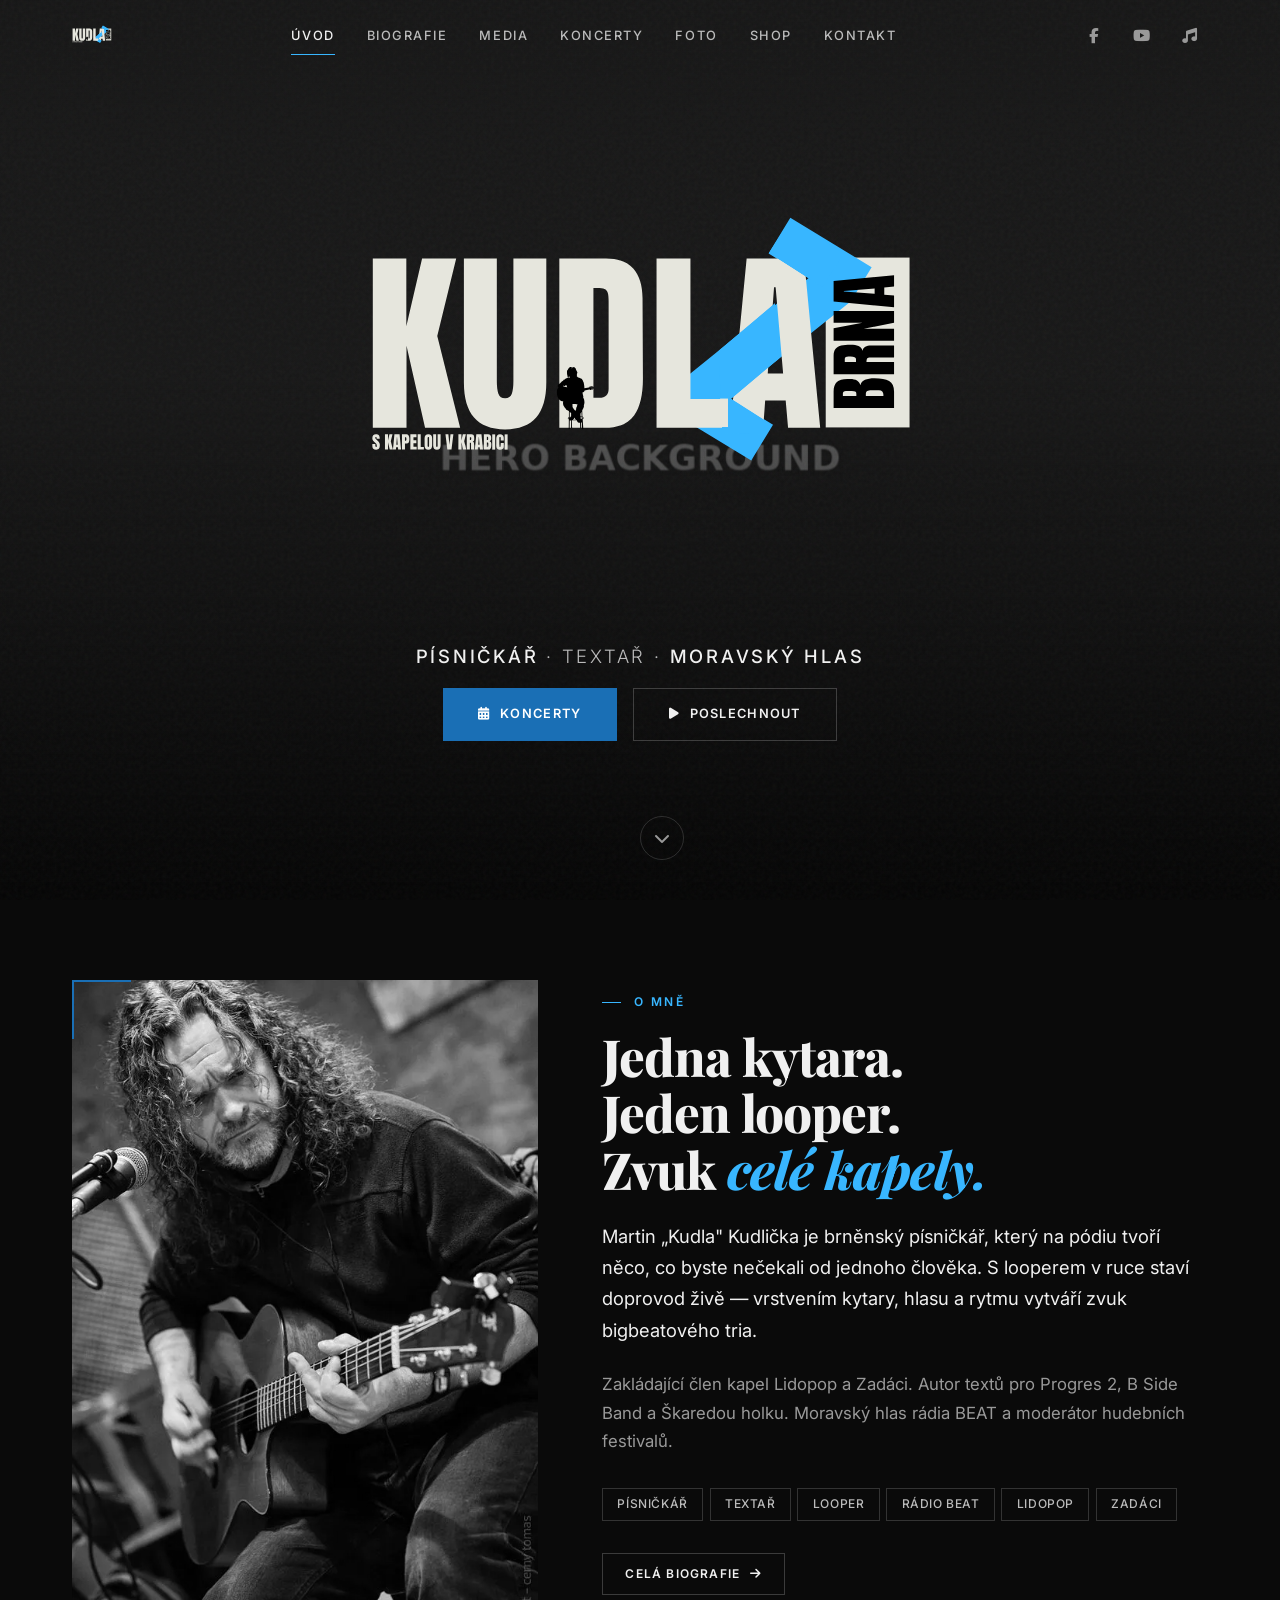
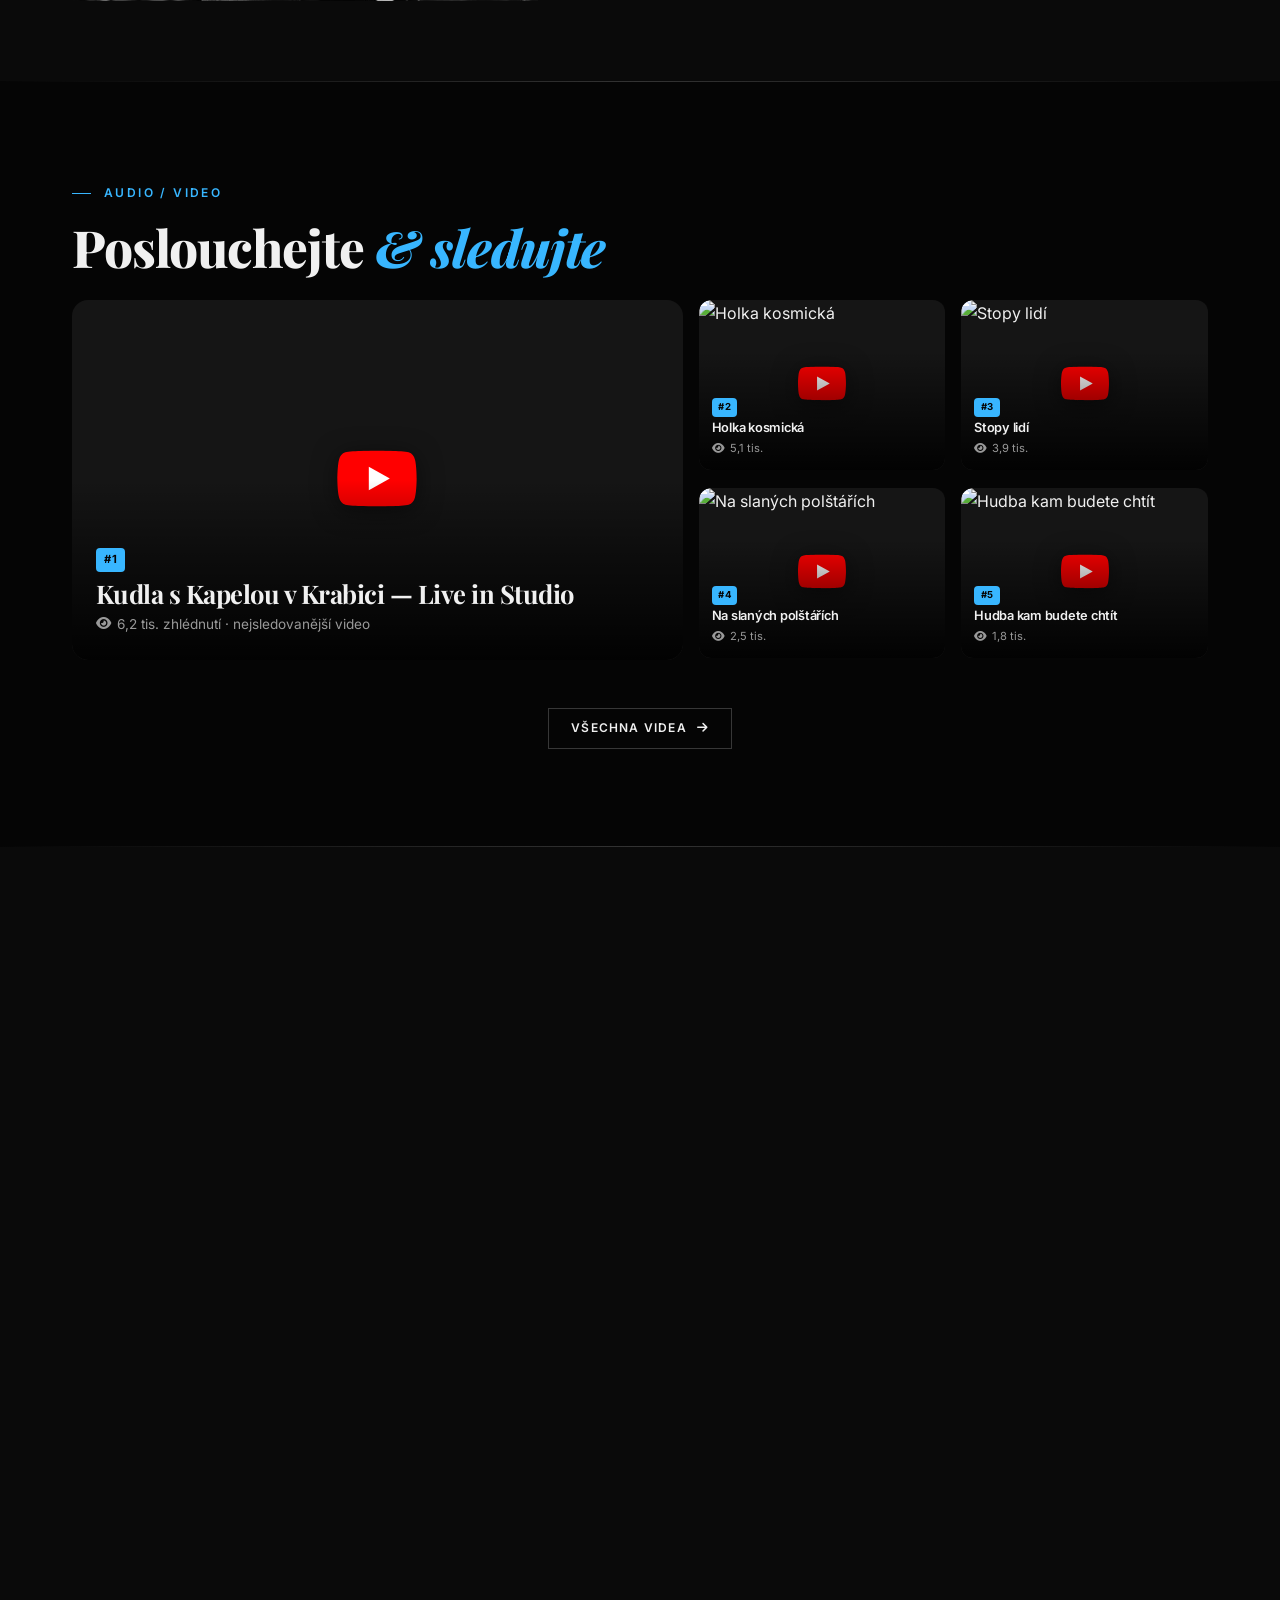
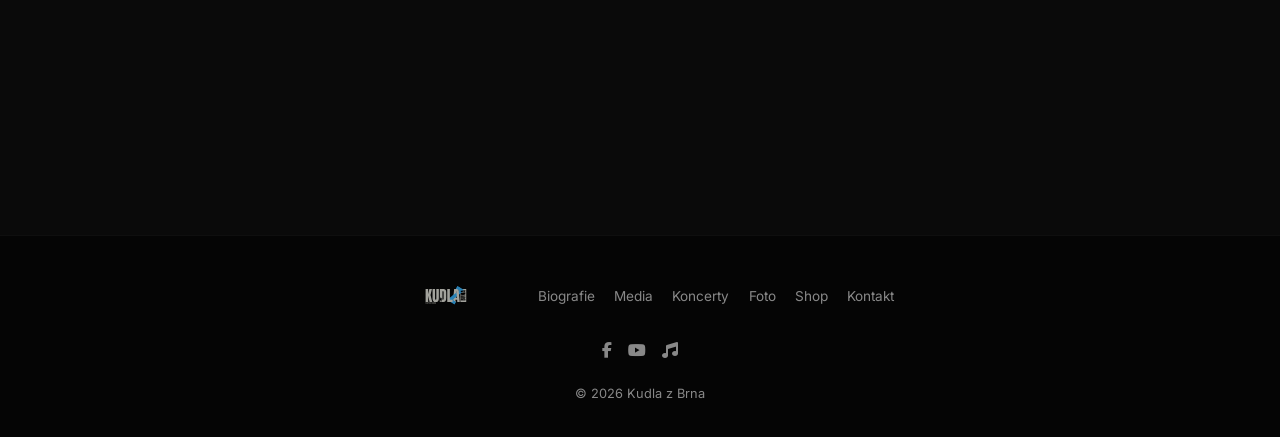
==== commit 893a7fe1: "fzu" ====
--- a/index.html
+++ b/index.html
@@ -31,9 +31,9 @@
   <link rel="manifest" href="manifest.json">
   <meta name="theme-color" content="#0a0a0a">
   <meta name="color-scheme" content="dark">
-  <link rel="preload" href="css/style.css?v=2.5" as="style">
+  <link rel="preload" href="css/style.css?v=2.6" as="style">
   <link rel="preload" href="img/hero-bg.webp" as="image" type="image/webp">
-  <link rel="stylesheet" href="css/style.css?v=2.5">
+  <link rel="stylesheet" href="css/style.css?v=2.6">
 </head>
 <body>
   <a href="#main-content" class="skip-link sr-only">Přeskočit na obsah</a>
@@ -172,7 +172,7 @@
   <footer class="site-footer">
     <div class="footer-inner">
       <div class="footer-top">
-        <a href="index.html" class="footer-logo"><img src="img/logo.svg" alt="Kudla z Brna"></a>
+        <a href="index.html" class="footer-logo"><img src="img/logo.svg" alt="Kudla z Brna" loading="lazy" width="120" height="36"></a>
         <nav class="footer-nav" aria-label="Patička">
           <a href="biografie.html">Biografie</a>
           <a href="media.html">Media</a>
@@ -191,7 +191,7 @@
     </div>
   </footer>
 
-  <script src="js/main.js?v=2.5"></script>
+  <script src="js/main.js?v=2.6" defer></script>
   <script type="application/ld+json">
   {
     "@context": "https://schema.org",
--- a/css/style.css
+++ b/css/style.css
@@ -460,6 +460,7 @@
 .lightbox-nav:hover { opacity:1; }
 .lightbox-prev { left:1rem; }
 .lightbox-next { right:1rem; }
+.lightbox-counter { position:absolute; bottom:1.5rem; left:50%; transform:translateX(-50%); color:var(--grey-light); font-size:0.85rem; font-variant-numeric:tabular-nums; letter-spacing:0.05em; background:rgba(0,0,0,0.5); padding:0.3rem 1rem; border-radius:20px; }
 
 /* ============================================
    CONTACT
@@ -535,7 +536,7 @@
 .footer-logo img { height:42px; opacity:0.7; }
 .footer-nav { display:flex; gap:1.2rem; flex-wrap:wrap; justify-content:center; }
 .footer-nav a { color:var(--grey); font-size:0.85rem; transition:color 0.3s; }
-.footer-nav a:hover { color:var(--accent-bright); }
+.footer-nav a:hover, .footer-nav a.active { color:var(--accent-bright); }
 .footer-social { display:flex; gap:1rem; }
 .footer-social a { color:var(--grey); font-size:1rem; transition:color 0.3s; }
 .footer-social a:hover { color:var(--white); }
@@ -870,5 +871,21 @@
   .about-strip, .bio-content, .contact-section { padding:1rem 0; }
   .reveal { opacity:1 !important; transform:none !important; }
   .about-tags .tag { border:1px solid #999; padding:2px 8px; font-size:0.8em; }
+  .gallery-grid { display:grid; grid-template-columns:repeat(3,1fr); gap:4px; }
+  .gallery-item { break-inside:avoid; }
+  .contact-grid { display:block; }
+  .contact-item { padding:0.3rem 0; }
+  .contact-icon { display:none; }
+  .social-row, .social-btn { display:none !important; }
+  .info-card { border:1px solid #ccc; padding:1rem; margin-top:1rem; }
+  .album-card { break-inside:avoid; margin-bottom:1rem; border:1px solid #ccc; padding:0.5rem; }
+  .album-cover { max-width:200px; }
+  .album-price { font-weight:bold; }
+  .shipping-info { font-size:0.85em; }
+  .video-section, .video-bento, .video-grid, .video-featured { display:none !important; }
+  .skeleton { display:none !important; }
+  .noscript { display:none !important; }
+  .footer-nav a::after { content:""; }
+  .lightbox-counter { display:none !important; }
   @page { margin:2cm; }
 }
--- a/css/style.css
+++ b/css/style.css
@@ -460,6 +460,7 @@
 .lightbox-nav:hover { opacity:1; }
 .lightbox-prev { left:1rem; }
 .lightbox-next { right:1rem; }
+.lightbox-counter { position:absolute; bottom:1.5rem; left:50%; transform:translateX(-50%); color:var(--grey-light); font-size:0.85rem; font-variant-numeric:tabular-nums; letter-spacing:0.05em; background:rgba(0,0,0,0.5); padding:0.3rem 1rem; border-radius:20px; }
 
 /* ============================================
    CONTACT
@@ -535,7 +536,7 @@
 .footer-logo img { height:42px; opacity:0.7; }
 .footer-nav { display:flex; gap:1.2rem; flex-wrap:wrap; justify-content:center; }
 .footer-nav a { color:var(--grey); font-size:0.85rem; transition:color 0.3s; }
-.footer-nav a:hover { color:var(--accent-bright); }
+.footer-nav a:hover, .footer-nav a.active { color:var(--accent-bright); }
 .footer-social { display:flex; gap:1rem; }
 .footer-social a { color:var(--grey); font-size:1rem; transition:color 0.3s; }
 .footer-social a:hover { color:var(--white); }
@@ -870,5 +871,21 @@
   .about-strip, .bio-content, .contact-section { padding:1rem 0; }
   .reveal { opacity:1 !important; transform:none !important; }
   .about-tags .tag { border:1px solid #999; padding:2px 8px; font-size:0.8em; }
+  .gallery-grid { display:grid; grid-template-columns:repeat(3,1fr); gap:4px; }
+  .gallery-item { break-inside:avoid; }
+  .contact-grid { display:block; }
+  .contact-item { padding:0.3rem 0; }
+  .contact-icon { display:none; }
+  .social-row, .social-btn { display:none !important; }
+  .info-card { border:1px solid #ccc; padding:1rem; margin-top:1rem; }
+  .album-card { break-inside:avoid; margin-bottom:1rem; border:1px solid #ccc; padding:0.5rem; }
+  .album-cover { max-width:200px; }
+  .album-price { font-weight:bold; }
+  .shipping-info { font-size:0.85em; }
+  .video-section, .video-bento, .video-grid, .video-featured { display:none !important; }
+  .skeleton { display:none !important; }
+  .noscript { display:none !important; }
+  .footer-nav a::after { content:""; }
+  .lightbox-counter { display:none !important; }
   @page { margin:2cm; }
 }
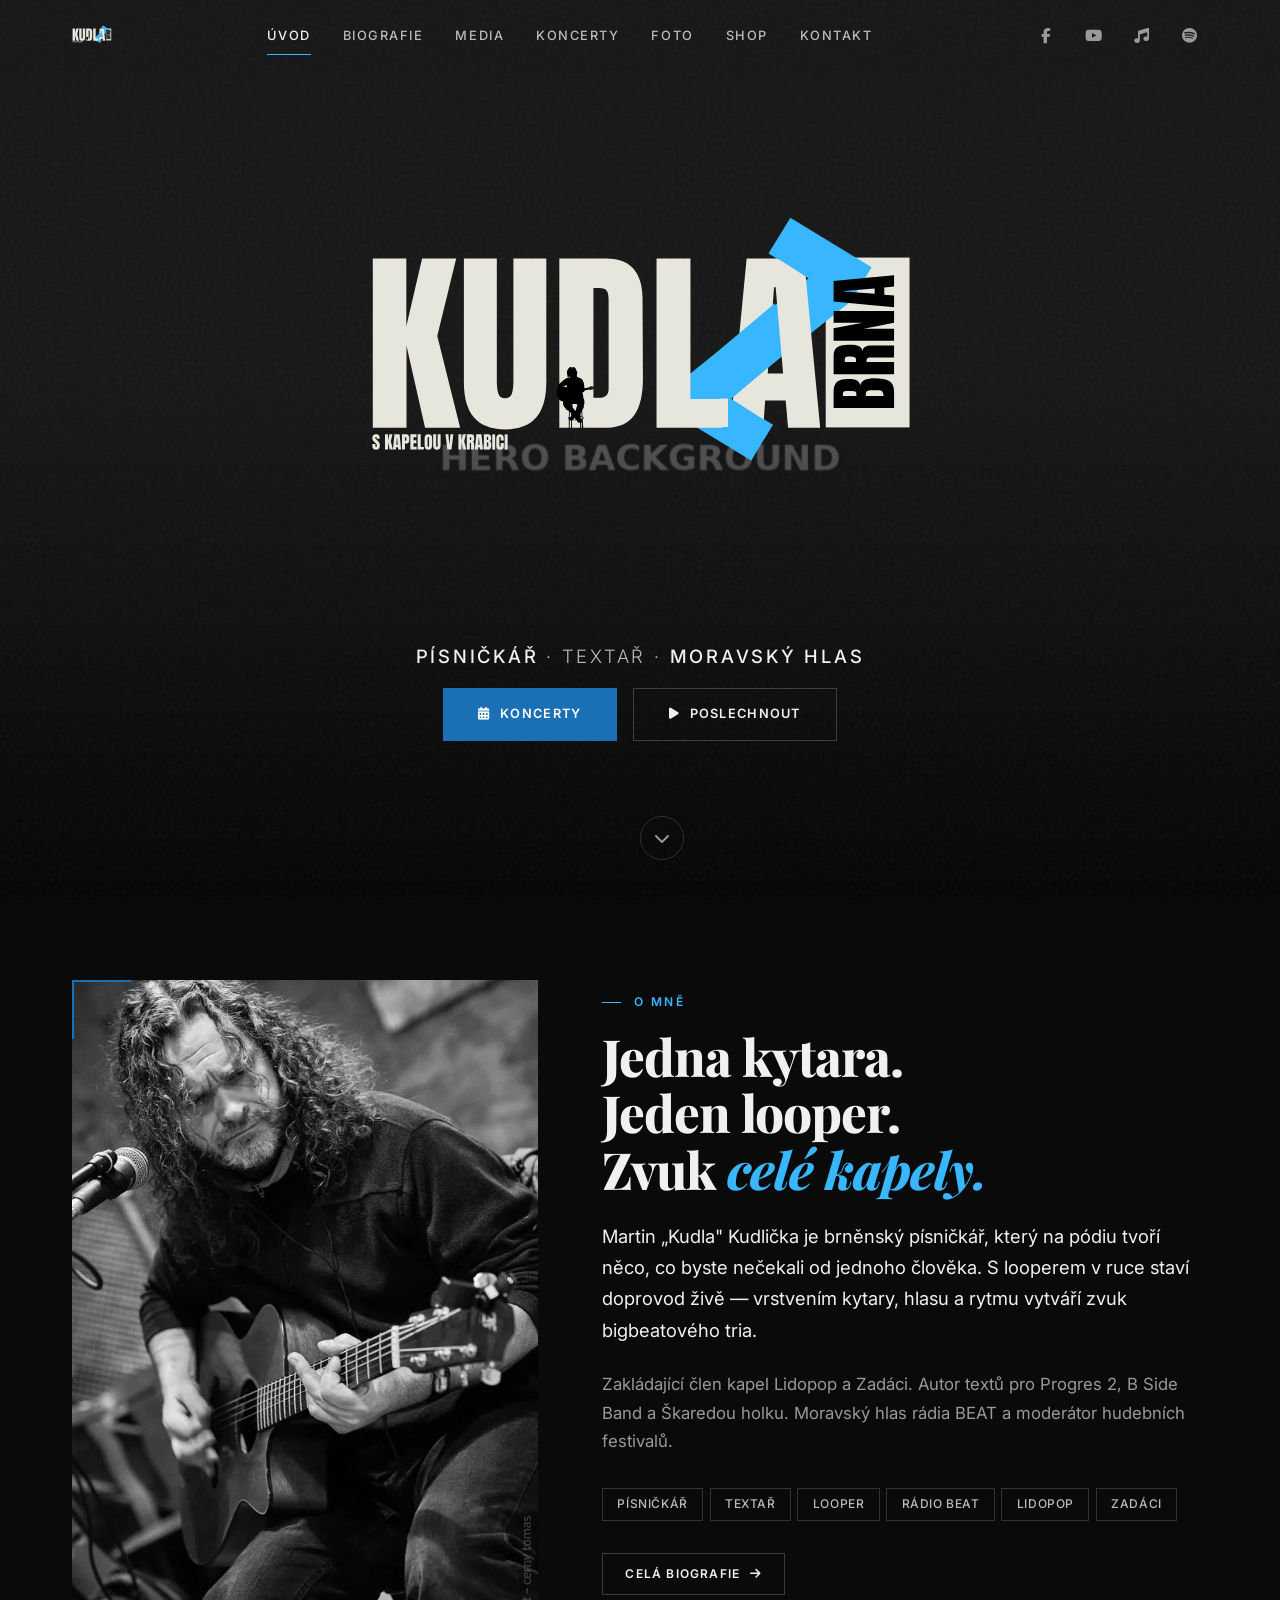
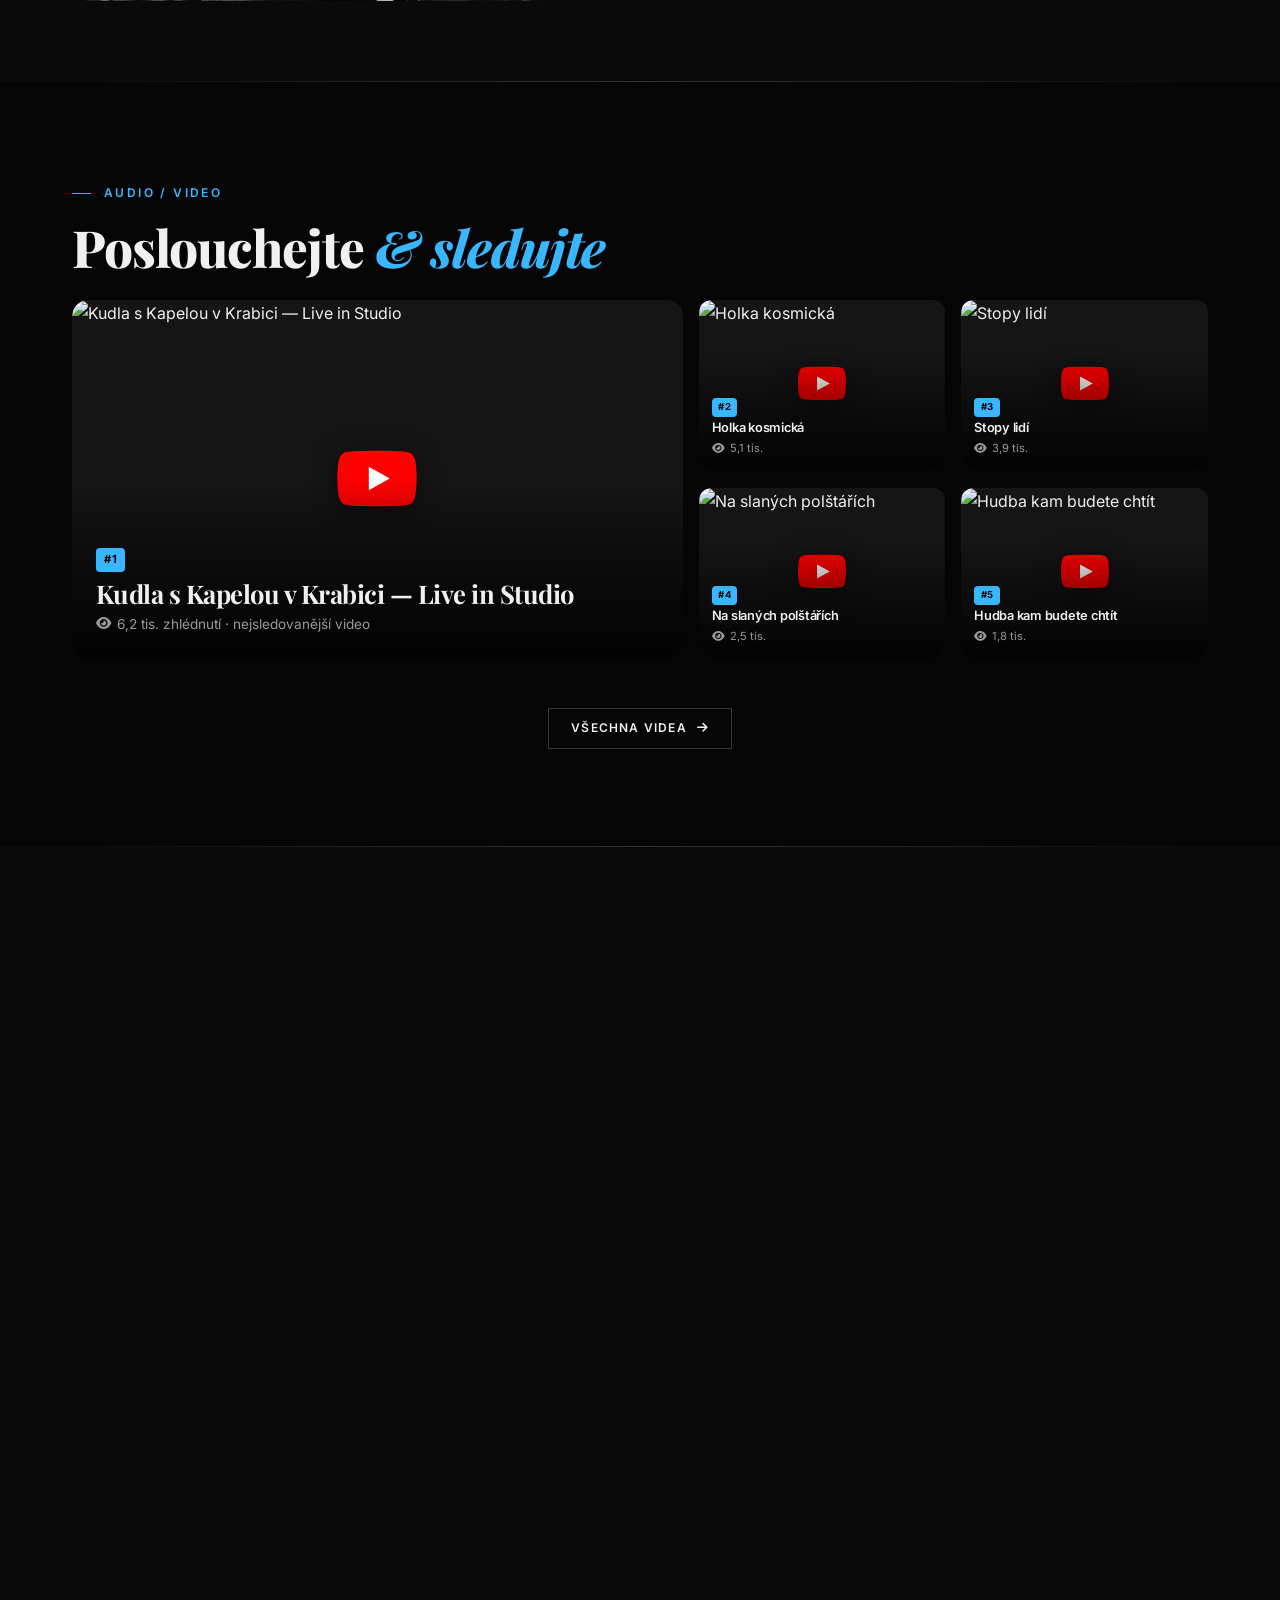
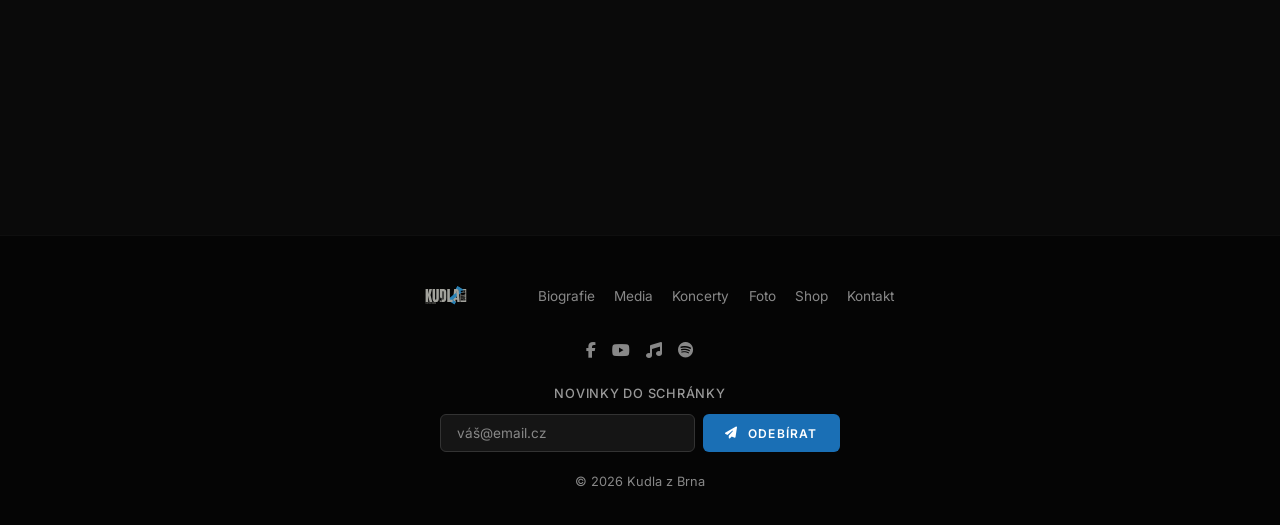
==== commit 93c5b9da: "spotify" ====
--- a/index.html
+++ b/index.html
@@ -31,9 +31,9 @@
   <link rel="manifest" href="manifest.json">
   <meta name="theme-color" content="#0a0a0a">
   <meta name="color-scheme" content="dark">
-  <link rel="preload" href="css/style.css?v=2.6" as="style">
+  <link rel="preload" href="css/style.css?v=2.7" as="style">
   <link rel="preload" href="img/hero-bg.webp" as="image" type="image/webp">
-  <link rel="stylesheet" href="css/style.css?v=2.6">
+  <link rel="stylesheet" href="css/style.css?v=2.7">
 </head>
 <body>
   <a href="#main-content" class="skip-link sr-only">Přeskočit na obsah</a>
@@ -61,6 +61,7 @@
         <a href="https://www.facebook.com/kudla.cz/?locale=cs_CZ" target="_blank" rel="noopener noreferrer" aria-label="Facebook"><i class="fab fa-facebook-f"></i></a>
         <a href="https://www.youtube.com/@kudla4079" target="_blank" rel="noopener noreferrer" aria-label="YouTube"><i class="fab fa-youtube"></i></a>
         <a href="https://bandzone.cz/kudla" target="_blank" rel="noopener noreferrer" aria-label="Bandzone"><i class="fas fa-music"></i></a>
+        <a href="https://open.spotify.com/artist/7GOFbevhY1bWMJ0Ap31UtV" target="_blank" rel="noopener noreferrer" aria-label="Spotify"><i class="fab fa-spotify"></i></a>
       </div>
 
       <button class="menu-toggle" aria-label="Menu">
@@ -186,12 +187,20 @@
         <a href="https://www.facebook.com/kudla.cz/?locale=cs_CZ" target="_blank" rel="noopener noreferrer" aria-label="Facebook"><i class="fab fa-facebook-f"></i></a>
         <a href="https://www.youtube.com/@kudla4079" target="_blank" rel="noopener noreferrer" aria-label="YouTube"><i class="fab fa-youtube"></i></a>
         <a href="https://bandzone.cz/kudla" target="_blank" rel="noopener noreferrer" aria-label="Bandzone"><i class="fas fa-music"></i></a>
+        <a href="https://open.spotify.com/artist/7GOFbevhY1bWMJ0Ap31UtV" target="_blank" rel="noopener noreferrer" aria-label="Spotify"><i class="fab fa-spotify"></i></a>
+      </div>
+      <div class="footer-newsletter">
+        <p class="newsletter-label">Novinky do schránky</p>
+        <form name="newsletter" method="POST" data-netlify="true" class="newsletter-form">
+          <input type="email" name="email" placeholder="váš@email.cz" required aria-label="Emailová adresa pro odběr novinek">
+          <button type="submit" class="btn btn-primary btn-sm"><i class="fas fa-paper-plane"></i> Odebírat</button>
+        </form>
       </div>
       <p class="footer-copy">&copy; 2026 Kudla z Brna</p>
     </div>
   </footer>
 
-  <script src="js/main.js?v=2.6" defer></script>
+  <script src="js/main.js?v=2.7" defer></script>
   <script type="application/ld+json">
   {
     "@context": "https://schema.org",
@@ -213,7 +222,9 @@
     "sameAs": [
       "https://www.facebook.com/kudla.cz/",
       "https://www.youtube.com/@kudla4079",
-      "https://bandzone.cz/kudla"
+      "https://bandzone.cz/kudla",
+      "https://open.spotify.com/artist/7GOFbevhY1bWMJ0Ap31UtV",
+      "https://open.spotify.com/artist/7v7xOQ3PZ8OR2hP0isevqb"
     ],
     "member": {
       "@type": "Person",
--- a/css/style.css
+++ b/css/style.css
@@ -540,6 +540,18 @@
 .footer-social { display:flex; gap:1rem; }
 .footer-social a { color:var(--grey); font-size:1rem; transition:color 0.3s; }
 .footer-social a:hover { color:var(--white); }
+.footer-newsletter { width:100%; max-width:400px; text-align:center; }
+.newsletter-label { color:var(--grey-light); font-size:0.8rem; font-weight:500; letter-spacing:0.06em; text-transform:uppercase; margin-bottom:0.6rem; }
+.newsletter-form { display:flex; gap:0.5rem; }
+.newsletter-form input[type="email"] {
+  flex:1; padding:0.6rem 1rem; font-family:var(--font-body); font-size:0.85rem;
+  background:var(--dark-3); border:1px solid var(--grey-dark); border-radius:6px;
+  color:var(--white); transition:border-color 0.3s;
+}
+.newsletter-form input[type="email"]:focus { outline:none; border-color:var(--accent-bright); }
+.newsletter-form input[type="email"]::placeholder { color:var(--grey); }
+.newsletter-form button { white-space:nowrap; border-radius:6px; }
+.newsletter-success { color:var(--accent-bright); font-size:0.85rem; margin-top:0.5rem; }
 .footer-copy { color:var(--grey); font-size:0.8rem; }
 
 /* ============================================
@@ -638,6 +650,8 @@
   .gallery-grid{grid-template-columns:repeat(2,1fr)}
   .footer-top{flex-direction:column;gap:1rem}
   .footer-nav{gap:0.8rem}
+  .newsletter-form{flex-direction:column}
+  .newsletter-form button{width:100%}
 }
 @media(max-width:600px){
   section{padding:4rem 0}
@@ -876,7 +890,7 @@
   .contact-grid { display:block; }
   .contact-item { padding:0.3rem 0; }
   .contact-icon { display:none; }
-  .social-row, .social-btn { display:none !important; }
+  .social-row, .social-btn, .footer-newsletter { display:none !important; }
   .info-card { border:1px solid #ccc; padding:1rem; margin-top:1rem; }
   .album-card { break-inside:avoid; margin-bottom:1rem; border:1px solid #ccc; padding:0.5rem; }
   .album-cover { max-width:200px; }
--- a/css/style.css
+++ b/css/style.css
@@ -540,6 +540,18 @@
 .footer-social { display:flex; gap:1rem; }
 .footer-social a { color:var(--grey); font-size:1rem; transition:color 0.3s; }
 .footer-social a:hover { color:var(--white); }
+.footer-newsletter { width:100%; max-width:400px; text-align:center; }
+.newsletter-label { color:var(--grey-light); font-size:0.8rem; font-weight:500; letter-spacing:0.06em; text-transform:uppercase; margin-bottom:0.6rem; }
+.newsletter-form { display:flex; gap:0.5rem; }
+.newsletter-form input[type="email"] {
+  flex:1; padding:0.6rem 1rem; font-family:var(--font-body); font-size:0.85rem;
+  background:var(--dark-3); border:1px solid var(--grey-dark); border-radius:6px;
+  color:var(--white); transition:border-color 0.3s;
+}
+.newsletter-form input[type="email"]:focus { outline:none; border-color:var(--accent-bright); }
+.newsletter-form input[type="email"]::placeholder { color:var(--grey); }
+.newsletter-form button { white-space:nowrap; border-radius:6px; }
+.newsletter-success { color:var(--accent-bright); font-size:0.85rem; margin-top:0.5rem; }
 .footer-copy { color:var(--grey); font-size:0.8rem; }
 
 /* ============================================
@@ -638,6 +650,8 @@
   .gallery-grid{grid-template-columns:repeat(2,1fr)}
   .footer-top{flex-direction:column;gap:1rem}
   .footer-nav{gap:0.8rem}
+  .newsletter-form{flex-direction:column}
+  .newsletter-form button{width:100%}
 }
 @media(max-width:600px){
   section{padding:4rem 0}
@@ -876,7 +890,7 @@
   .contact-grid { display:block; }
   .contact-item { padding:0.3rem 0; }
   .contact-icon { display:none; }
-  .social-row, .social-btn { display:none !important; }
+  .social-row, .social-btn, .footer-newsletter { display:none !important; }
   .info-card { border:1px solid #ccc; padding:1rem; margin-top:1rem; }
   .album-card { break-inside:avoid; margin-bottom:1rem; border:1px solid #ccc; padding:0.5rem; }
   .album-cover { max-width:200px; }
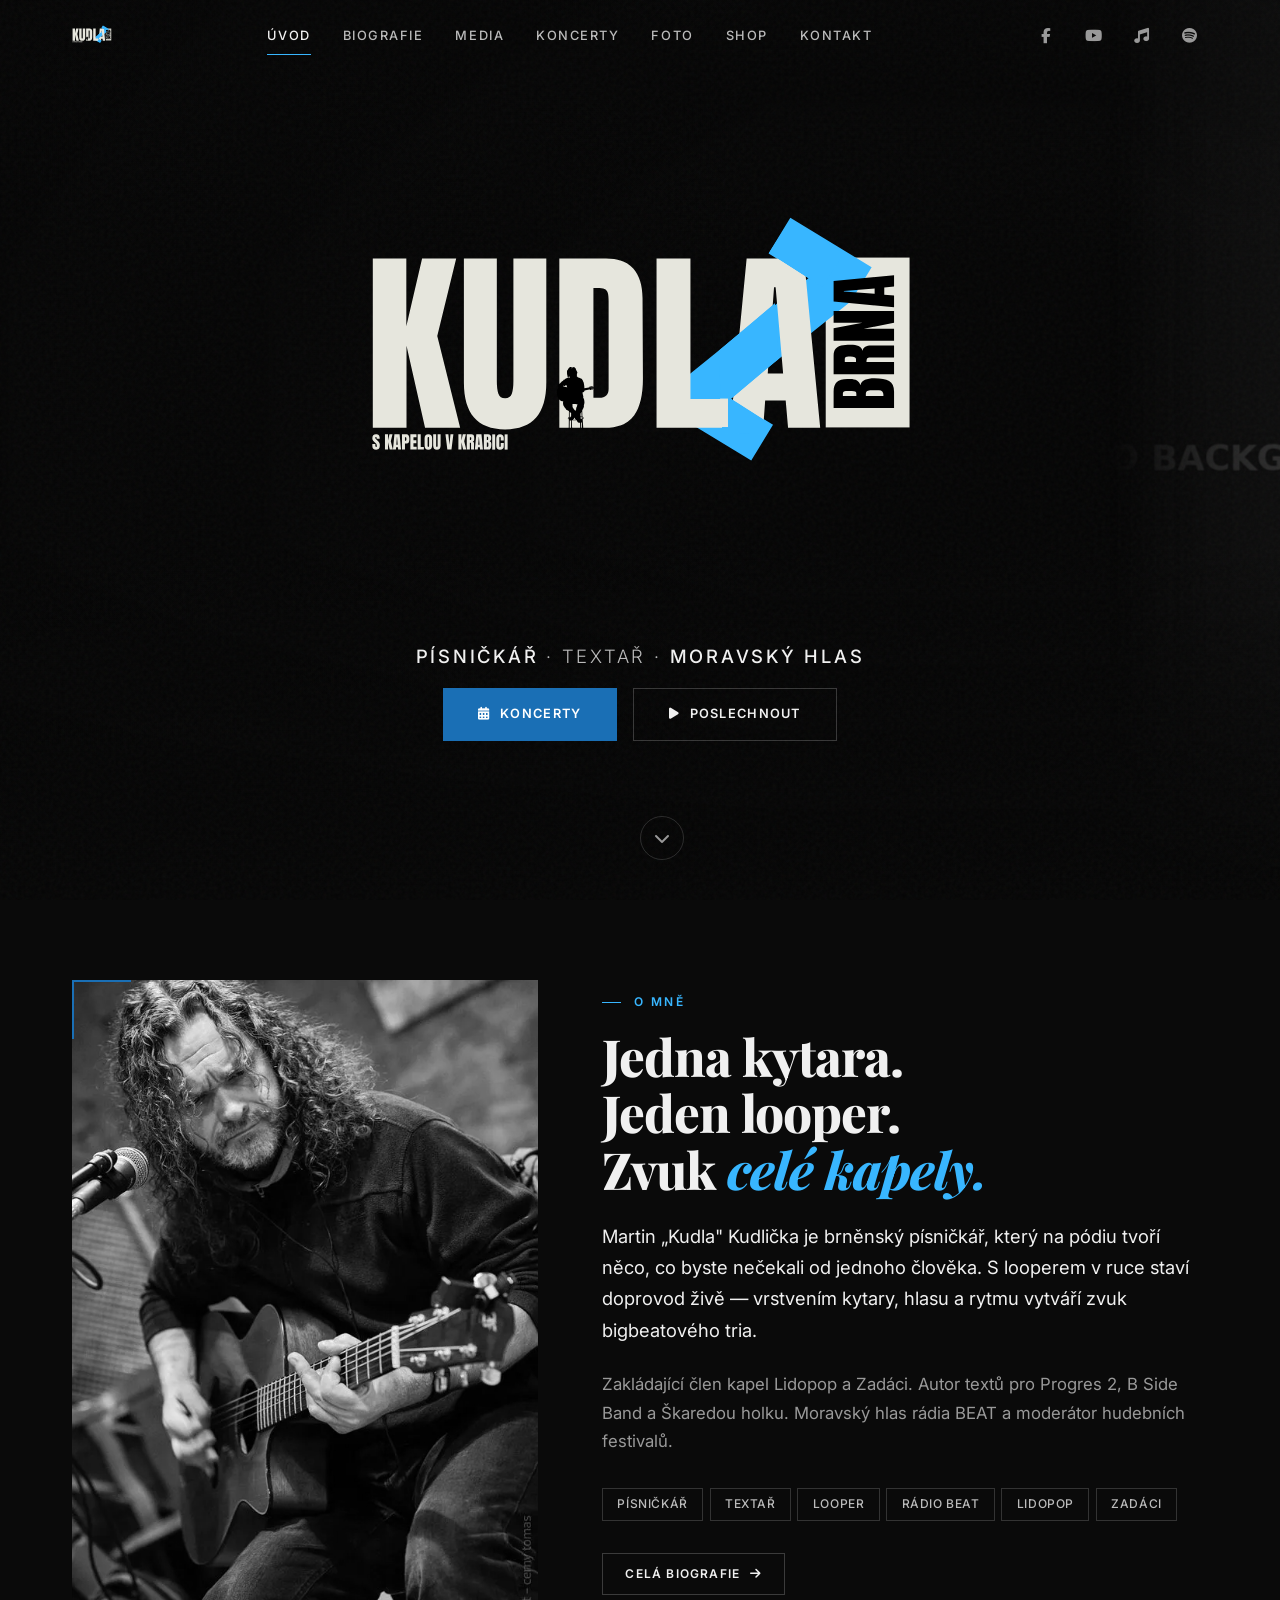
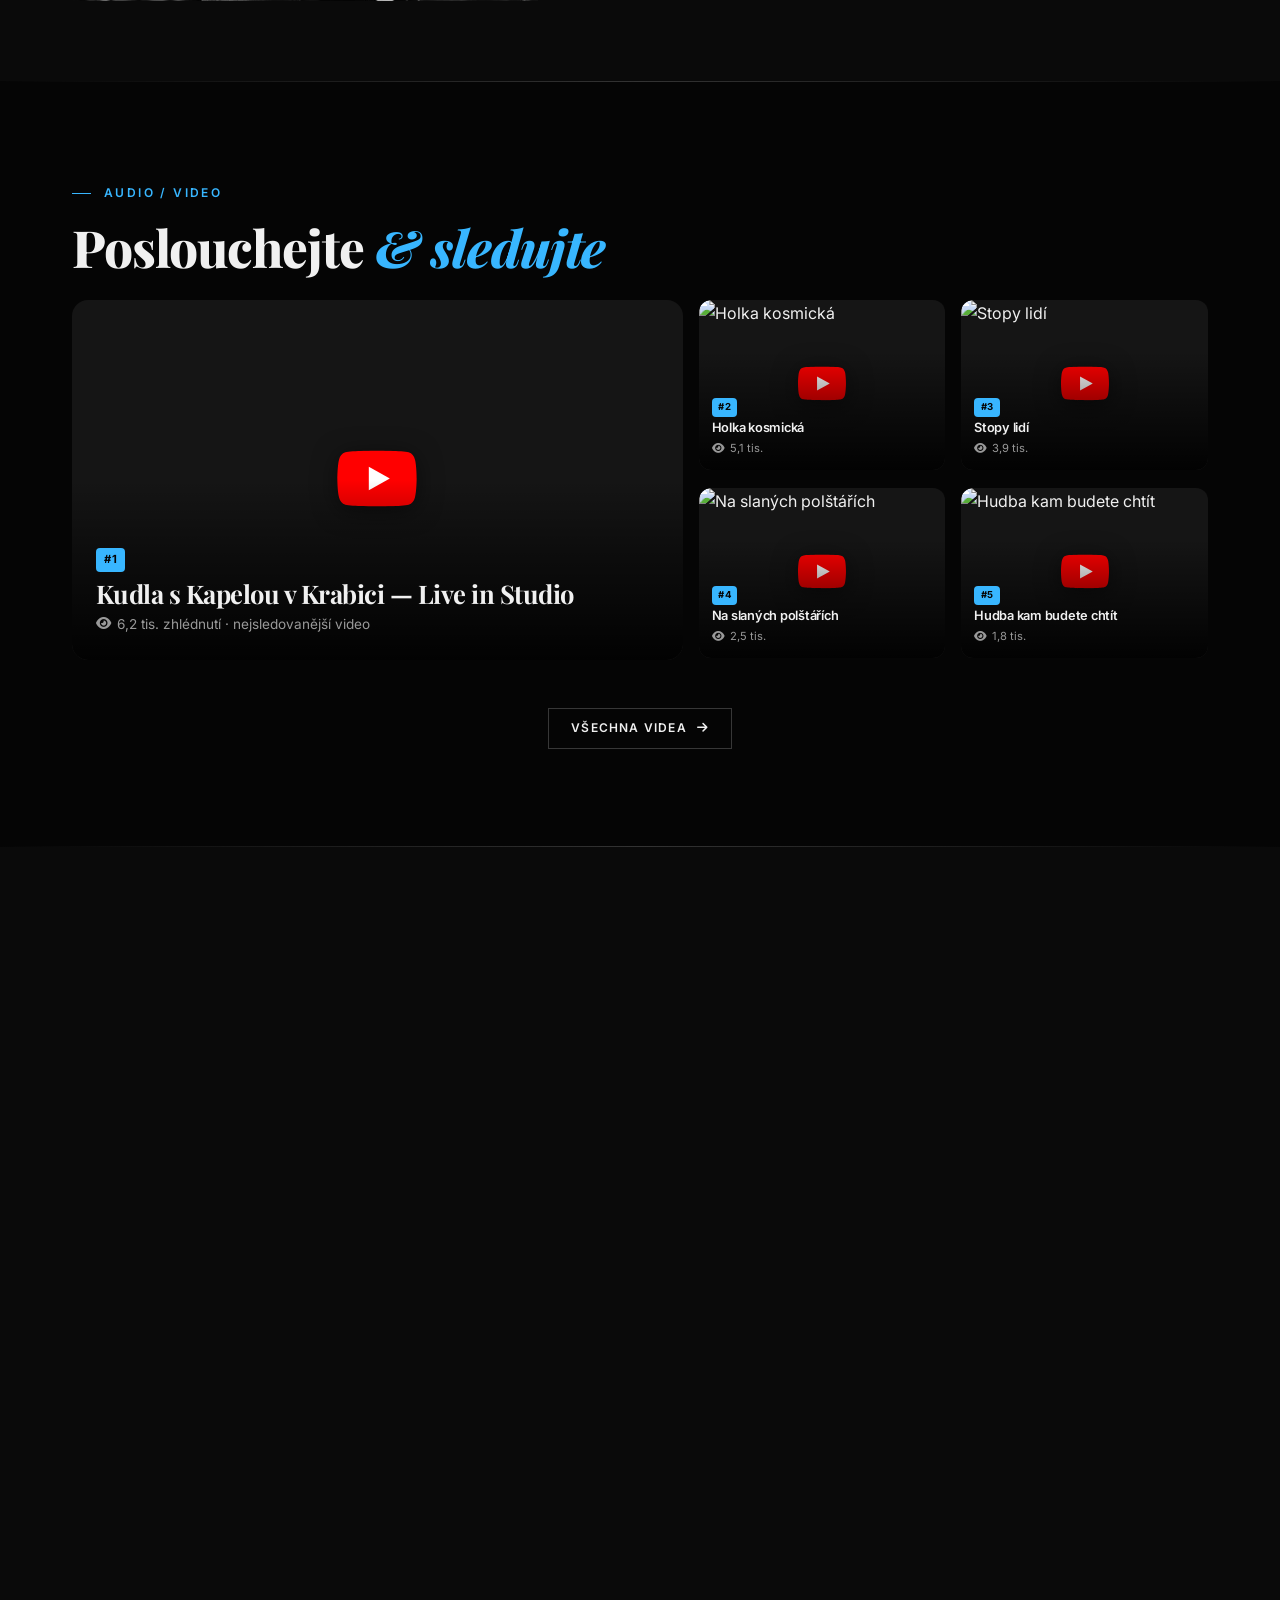
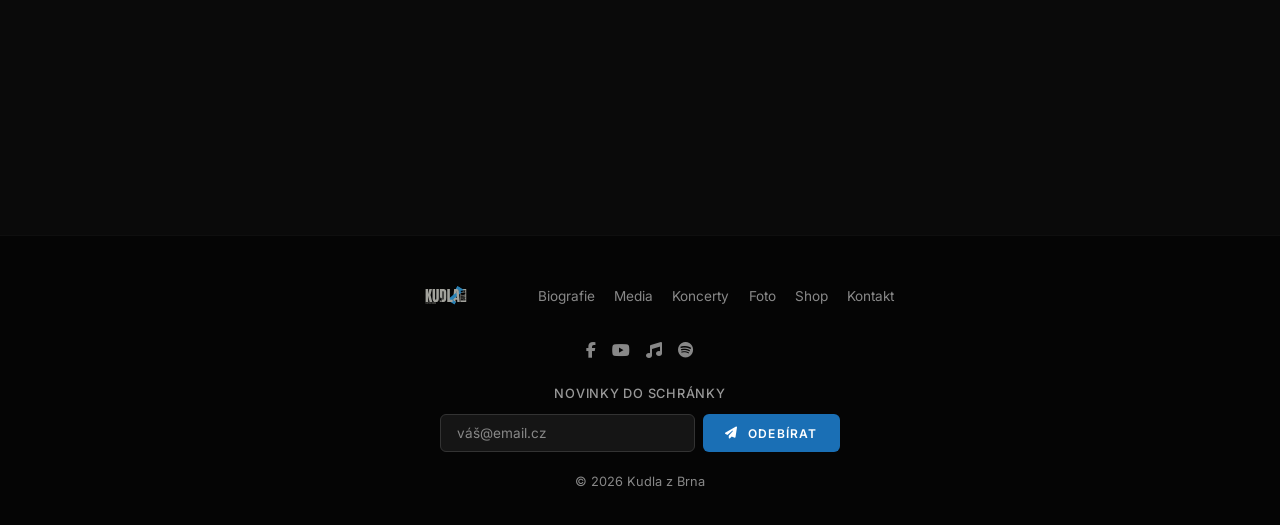
==== commit 1ec22efc: "hero" ====
--- a/index.html
+++ b/index.html
@@ -31,9 +31,9 @@
   <link rel="manifest" href="manifest.json">
   <meta name="theme-color" content="#0a0a0a">
   <meta name="color-scheme" content="dark">
-  <link rel="preload" href="css/style.css?v=2.7" as="style">
+  <link rel="preload" href="css/style.css?v=2.8" as="style">
   <link rel="preload" href="img/hero-bg.webp" as="image" type="image/webp">
-  <link rel="stylesheet" href="css/style.css?v=2.7">
+  <link rel="stylesheet" href="css/style.css?v=2.8">
 </head>
 <body>
   <a href="#main-content" class="skip-link sr-only">Přeskočit na obsah</a>
--- a/css/style.css
+++ b/css/style.css
@@ -137,15 +137,20 @@
 .hero {
   position:relative; min-height:100vh; min-height:100dvh;
   display:flex; align-items:center; justify-content:center; overflow:hidden;
+  background:var(--black);
 }
 .hero-bg {
-  position:absolute; inset:0;
-  background:url('../img/hero-bg.jpg') center 30% / cover no-repeat, linear-gradient(135deg, #0a0a0a 0%, #0d1b2a 50%, #0a0a0a 100%);
-  filter:grayscale(100%); will-change:transform;
+  position:absolute; top:0; right:-5%; bottom:0; width:18%;
+  background:url('../img/hero-bg.jpg') center 20% / cover no-repeat;
+  filter:grayscale(100%); opacity:0.5; will-change:transform;
+  mask-image:linear-gradient(to right, transparent 0%, rgba(0,0,0,0.6) 40%, rgba(0,0,0,1) 100%);
+  -webkit-mask-image:linear-gradient(to right, transparent 0%, rgba(0,0,0,0.6) 40%, rgba(0,0,0,1) 100%);
 }
 .hero-overlay {
   position:absolute; inset:0;
-  background:linear-gradient(to bottom, rgba(5,5,5,0.15) 0%, rgba(5,5,5,0.1) 40%, rgba(5,5,5,0.5) 70%, rgba(5,5,5,1) 100%);
+  background:
+    linear-gradient(to bottom, rgba(5,5,5,0.3) 0%, transparent 30%, transparent 60%, rgba(5,5,5,0.7) 85%, rgba(5,5,5,1) 100%),
+    linear-gradient(to right, rgba(5,5,5,0.6) 0%, rgba(5,5,5,0.2) 40%, transparent 60%);
 }
 .hero::before {
   content:''; position:absolute; inset:0; z-index:1; opacity:0.04; pointer-events:none;
@@ -665,6 +670,7 @@
   .shop-grid{grid-template-columns:1fr}
   .gallery-grid{grid-template-columns:repeat(2,1fr);gap:2px}
   .hero-content{padding-bottom:6vh}
+  .hero-bg{width:100%;opacity:0.3;mask-image:none;-webkit-mask-image:none}
   .next-concert-card{grid-template-columns:1fr;text-align:center;gap:1rem;padding:1.5rem 1.25rem}
   .next-concert-date{flex-direction:row;gap:0.6rem;padding:0.75rem 1.2rem;justify-content:center}
   .next-day{font-size:2.2rem}
--- a/css/style.css
+++ b/css/style.css
@@ -137,15 +137,20 @@
 .hero {
   position:relative; min-height:100vh; min-height:100dvh;
   display:flex; align-items:center; justify-content:center; overflow:hidden;
+  background:var(--black);
 }
 .hero-bg {
-  position:absolute; inset:0;
-  background:url('../img/hero-bg.jpg') center 30% / cover no-repeat, linear-gradient(135deg, #0a0a0a 0%, #0d1b2a 50%, #0a0a0a 100%);
-  filter:grayscale(100%); will-change:transform;
+  position:absolute; top:0; right:-5%; bottom:0; width:18%;
+  background:url('../img/hero-bg.jpg') center 20% / cover no-repeat;
+  filter:grayscale(100%); opacity:0.5; will-change:transform;
+  mask-image:linear-gradient(to right, transparent 0%, rgba(0,0,0,0.6) 40%, rgba(0,0,0,1) 100%);
+  -webkit-mask-image:linear-gradient(to right, transparent 0%, rgba(0,0,0,0.6) 40%, rgba(0,0,0,1) 100%);
 }
 .hero-overlay {
   position:absolute; inset:0;
-  background:linear-gradient(to bottom, rgba(5,5,5,0.15) 0%, rgba(5,5,5,0.1) 40%, rgba(5,5,5,0.5) 70%, rgba(5,5,5,1) 100%);
+  background:
+    linear-gradient(to bottom, rgba(5,5,5,0.3) 0%, transparent 30%, transparent 60%, rgba(5,5,5,0.7) 85%, rgba(5,5,5,1) 100%),
+    linear-gradient(to right, rgba(5,5,5,0.6) 0%, rgba(5,5,5,0.2) 40%, transparent 60%);
 }
 .hero::before {
   content:''; position:absolute; inset:0; z-index:1; opacity:0.04; pointer-events:none;
@@ -665,6 +670,7 @@
   .shop-grid{grid-template-columns:1fr}
   .gallery-grid{grid-template-columns:repeat(2,1fr);gap:2px}
   .hero-content{padding-bottom:6vh}
+  .hero-bg{width:100%;opacity:0.3;mask-image:none;-webkit-mask-image:none}
   .next-concert-card{grid-template-columns:1fr;text-align:center;gap:1rem;padding:1.5rem 1.25rem}
   .next-concert-date{flex-direction:row;gap:0.6rem;padding:0.75rem 1.2rem;justify-content:center}
   .next-day{font-size:2.2rem}
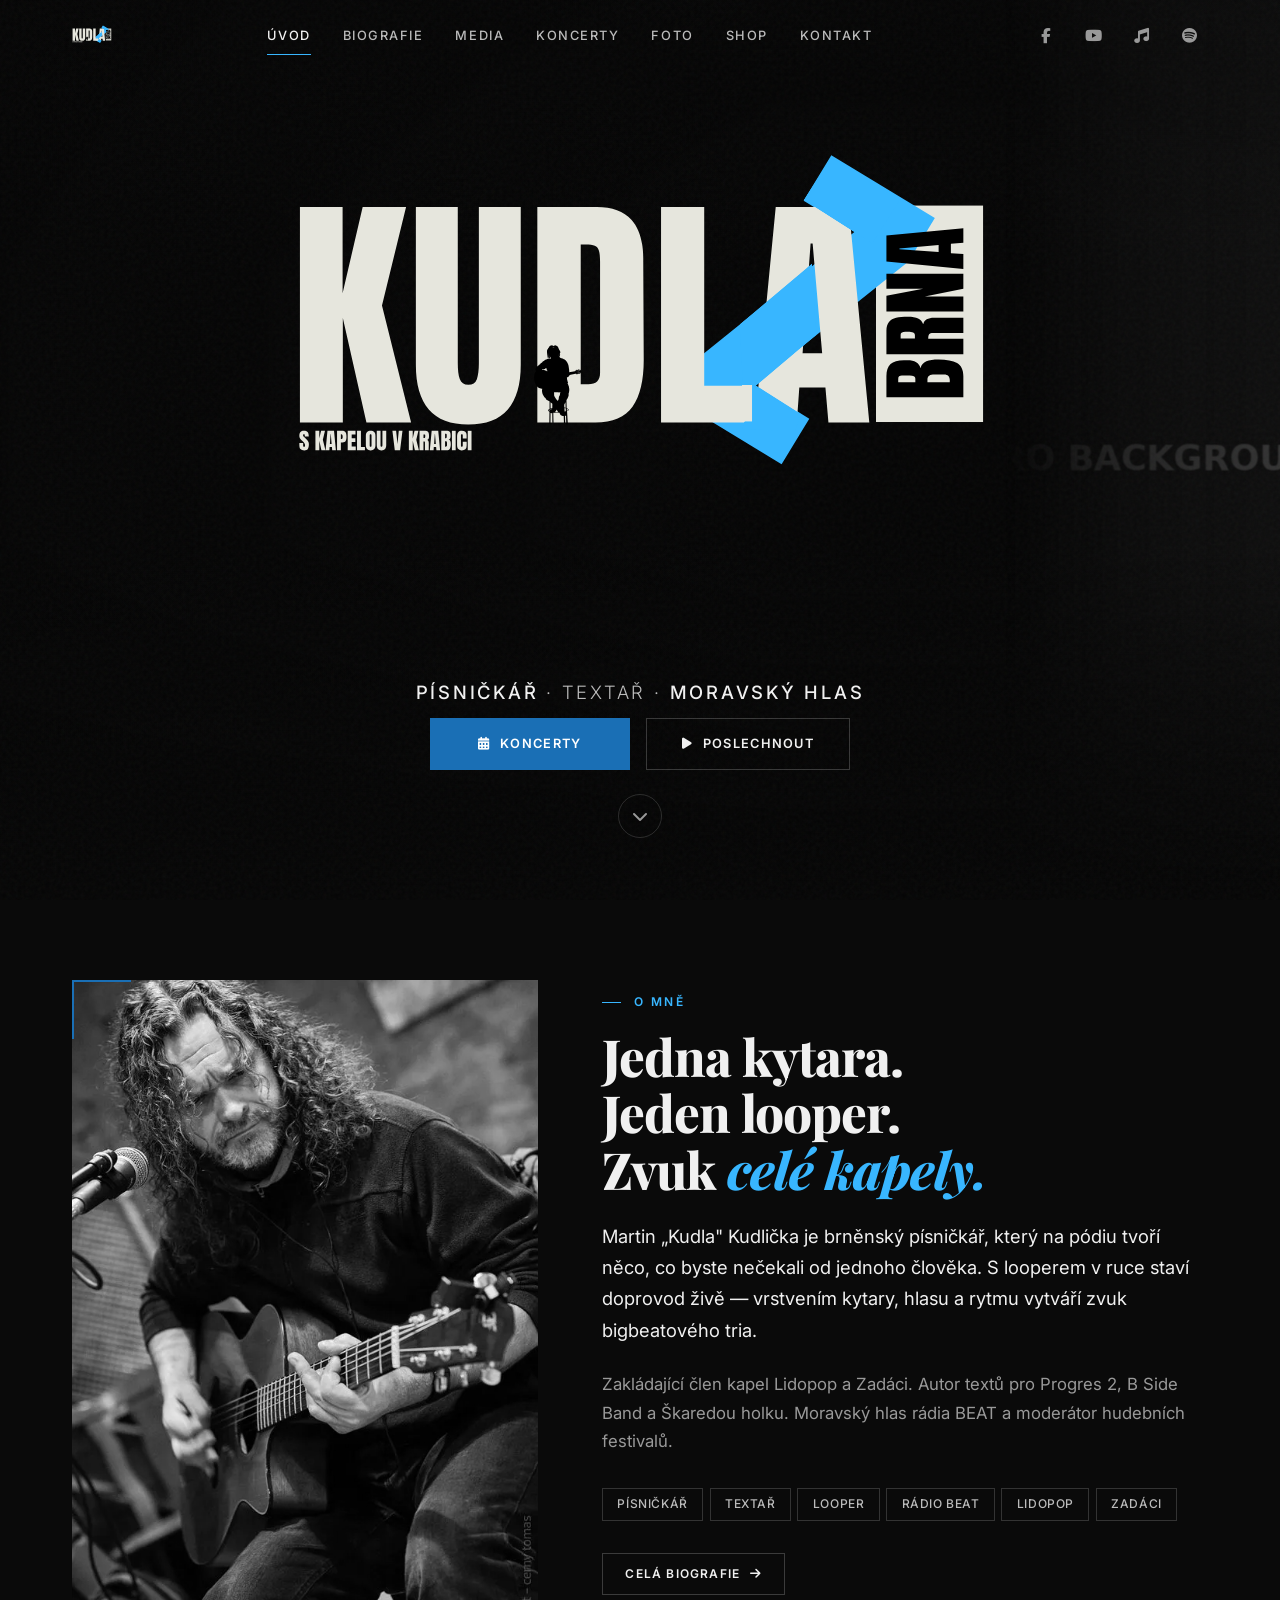
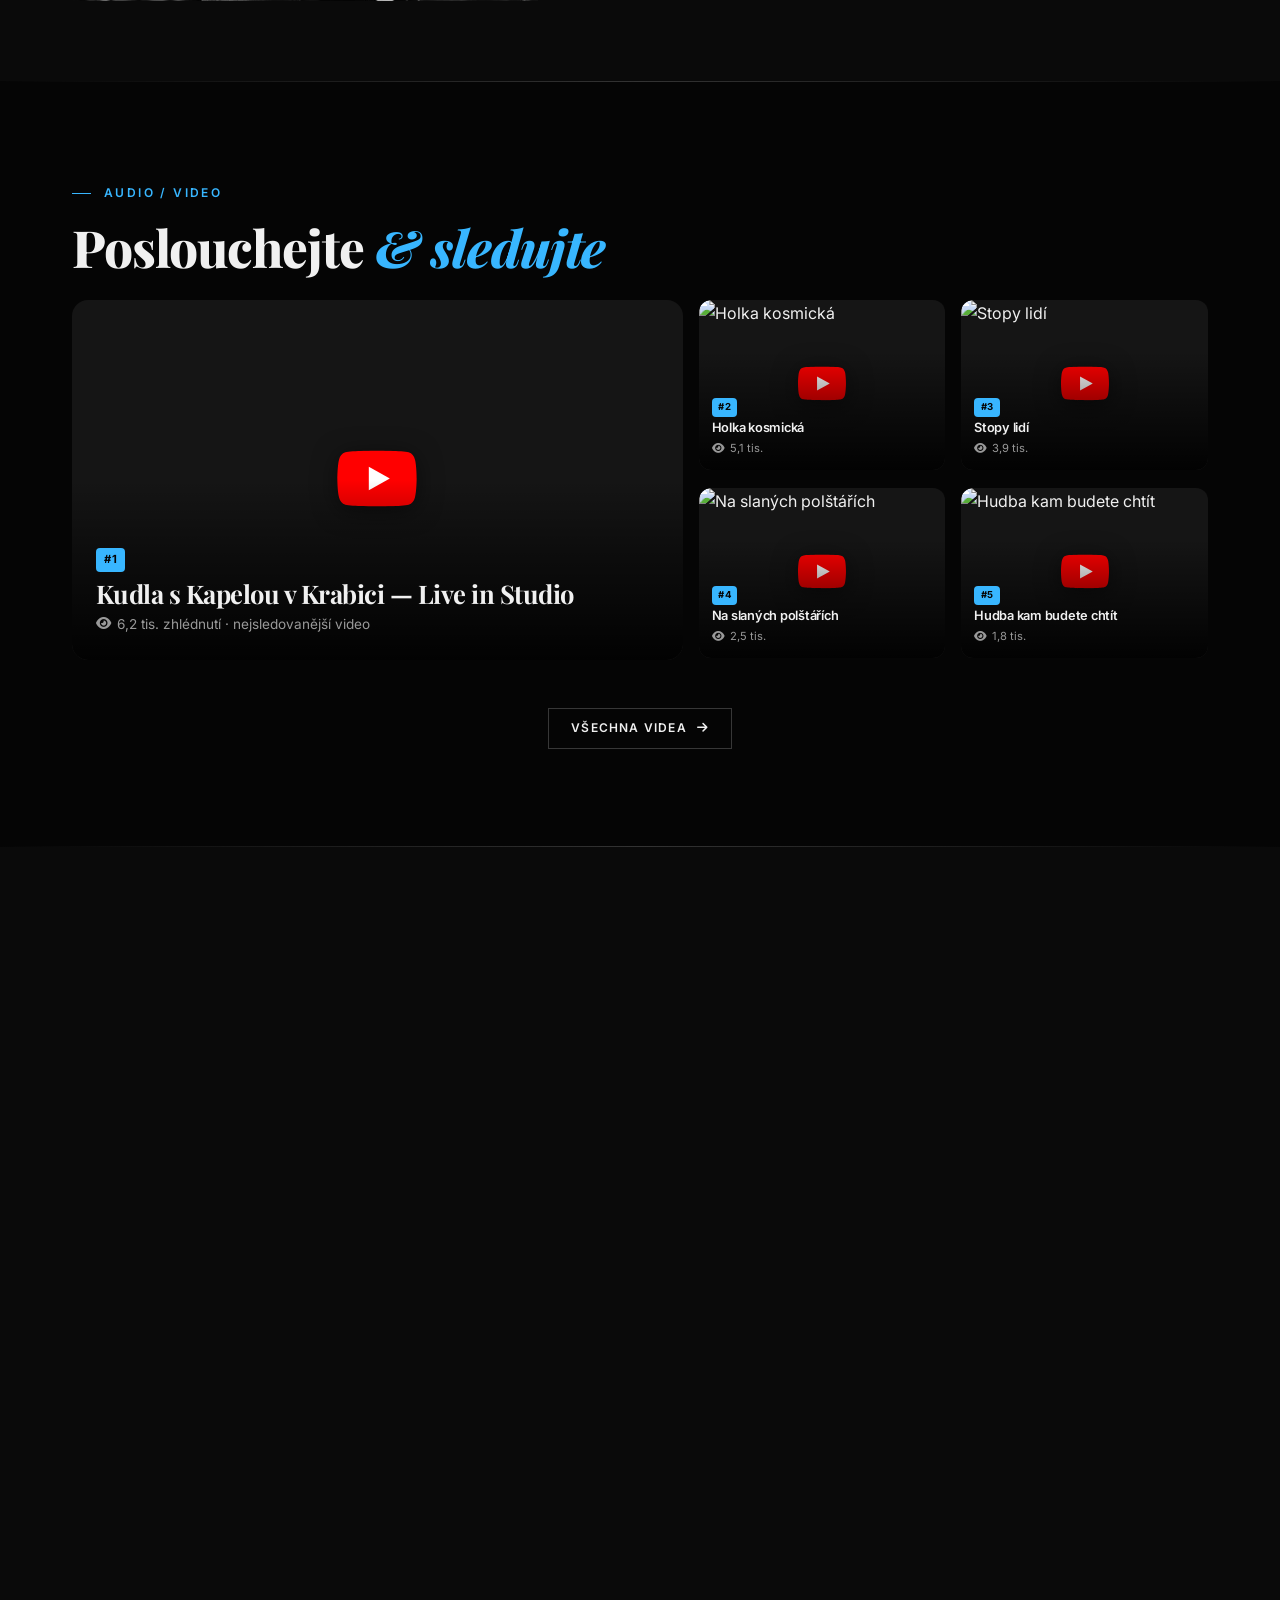
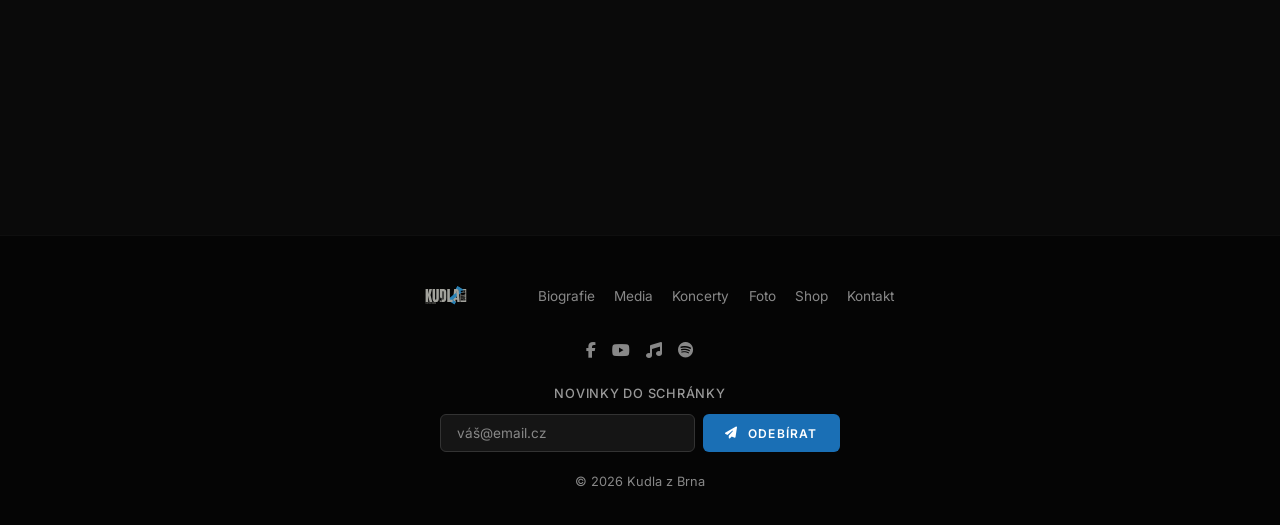
==== commit 8034a101: "logo" ====
--- a/index.html
+++ b/index.html
@@ -90,10 +90,10 @@
           <i class="fas fa-play"></i> Poslechnout
         </a>
       </div>
-    </div>
-    <a href="#about" class="hero-scroll">
-      <i class="fas fa-chevron-down hero-scroll-arrow"></i>
-    </a>
+      <a href="#about" class="hero-scroll">
+        <i class="fas fa-chevron-down hero-scroll-arrow"></i>
+      </a>
+    </div>
   </section>
 
   <!-- ABOUT STRIP -->
--- a/css/style.css
+++ b/css/style.css
@@ -135,12 +135,12 @@
    HERO
    ============================================ */
 .hero {
-  position:relative; min-height:100vh; min-height:100dvh;
+  position:relative; height:100vh; height:100dvh;
   display:flex; align-items:center; justify-content:center; overflow:hidden;
   background:var(--black);
 }
 .hero-bg {
-  position:absolute; top:0; right:-5%; bottom:0; width:18%;
+  position:absolute; top:0; right:0; bottom:0; width:21%;
   background:url('../img/hero-bg.jpg') center 20% / cover no-repeat;
   filter:grayscale(100%); opacity:0.5; will-change:transform;
   mask-image:linear-gradient(to right, transparent 0%, rgba(0,0,0,0.6) 40%, rgba(0,0,0,1) 100%);
@@ -160,23 +160,27 @@
 .hero-content { position:relative; z-index:2; text-align:center; padding:0 2rem; width:100%; margin-top:calc(var(--header-h) * -1); }
 
 .hero-logo {
-  width:clamp(280px,50vw,550px); margin:0 auto 0.2rem;
+  width:clamp(340px,58vw,700px); margin:0 auto -0.8rem;
   opacity:0; animation:heroFadeUp 1.2s var(--ease-out) 0.3s forwards;
 }
 .hero-tagline {
   font-size:clamp(0.9rem,1.5vw,1.15rem); font-weight:300; color:var(--grey-lighter);
-  letter-spacing:0.15em; text-transform:uppercase; margin-bottom:1rem;
+  letter-spacing:0.15em; text-transform:uppercase; margin-bottom:0.6rem;
   opacity:0; animation:heroFadeUp 1s var(--ease-out) 0.7s forwards;
 }
 .hero-tagline span { color:var(--white); font-weight:500; }
 .hero-cta {
   display:flex; gap:1rem; justify-content:center; flex-wrap:wrap;
+  margin-bottom:0;
+}
+.hero-cta .btn {
+  min-width:200px; justify-content:center;
   opacity:0; animation:heroFadeUp 1s var(--ease-out) 1s forwards;
 }
 .hero-scroll {
-  position:absolute; bottom:2.5rem; left:50%; transform:translateX(-50%); z-index:2;
   display:flex; align-items:center; justify-content:center;
   width:44px; height:44px; border-radius:50%;
+  margin:1.5rem auto 0;
   border:1px solid rgba(255,255,255,0.15);
   color:var(--grey-light); font-size:1rem;
   text-decoration:none; cursor:pointer;
--- a/css/style.css
+++ b/css/style.css
@@ -135,12 +135,12 @@
    HERO
    ============================================ */
 .hero {
-  position:relative; min-height:100vh; min-height:100dvh;
+  position:relative; height:100vh; height:100dvh;
   display:flex; align-items:center; justify-content:center; overflow:hidden;
   background:var(--black);
 }
 .hero-bg {
-  position:absolute; top:0; right:-5%; bottom:0; width:18%;
+  position:absolute; top:0; right:0; bottom:0; width:21%;
   background:url('../img/hero-bg.jpg') center 20% / cover no-repeat;
   filter:grayscale(100%); opacity:0.5; will-change:transform;
   mask-image:linear-gradient(to right, transparent 0%, rgba(0,0,0,0.6) 40%, rgba(0,0,0,1) 100%);
@@ -160,23 +160,27 @@
 .hero-content { position:relative; z-index:2; text-align:center; padding:0 2rem; width:100%; margin-top:calc(var(--header-h) * -1); }
 
 .hero-logo {
-  width:clamp(280px,50vw,550px); margin:0 auto 0.2rem;
+  width:clamp(340px,58vw,700px); margin:0 auto -0.8rem;
   opacity:0; animation:heroFadeUp 1.2s var(--ease-out) 0.3s forwards;
 }
 .hero-tagline {
   font-size:clamp(0.9rem,1.5vw,1.15rem); font-weight:300; color:var(--grey-lighter);
-  letter-spacing:0.15em; text-transform:uppercase; margin-bottom:1rem;
+  letter-spacing:0.15em; text-transform:uppercase; margin-bottom:0.6rem;
   opacity:0; animation:heroFadeUp 1s var(--ease-out) 0.7s forwards;
 }
 .hero-tagline span { color:var(--white); font-weight:500; }
 .hero-cta {
   display:flex; gap:1rem; justify-content:center; flex-wrap:wrap;
+  margin-bottom:0;
+}
+.hero-cta .btn {
+  min-width:200px; justify-content:center;
   opacity:0; animation:heroFadeUp 1s var(--ease-out) 1s forwards;
 }
 .hero-scroll {
-  position:absolute; bottom:2.5rem; left:50%; transform:translateX(-50%); z-index:2;
   display:flex; align-items:center; justify-content:center;
   width:44px; height:44px; border-radius:50%;
+  margin:1.5rem auto 0;
   border:1px solid rgba(255,255,255,0.15);
   color:var(--grey-light); font-size:1rem;
   text-decoration:none; cursor:pointer;
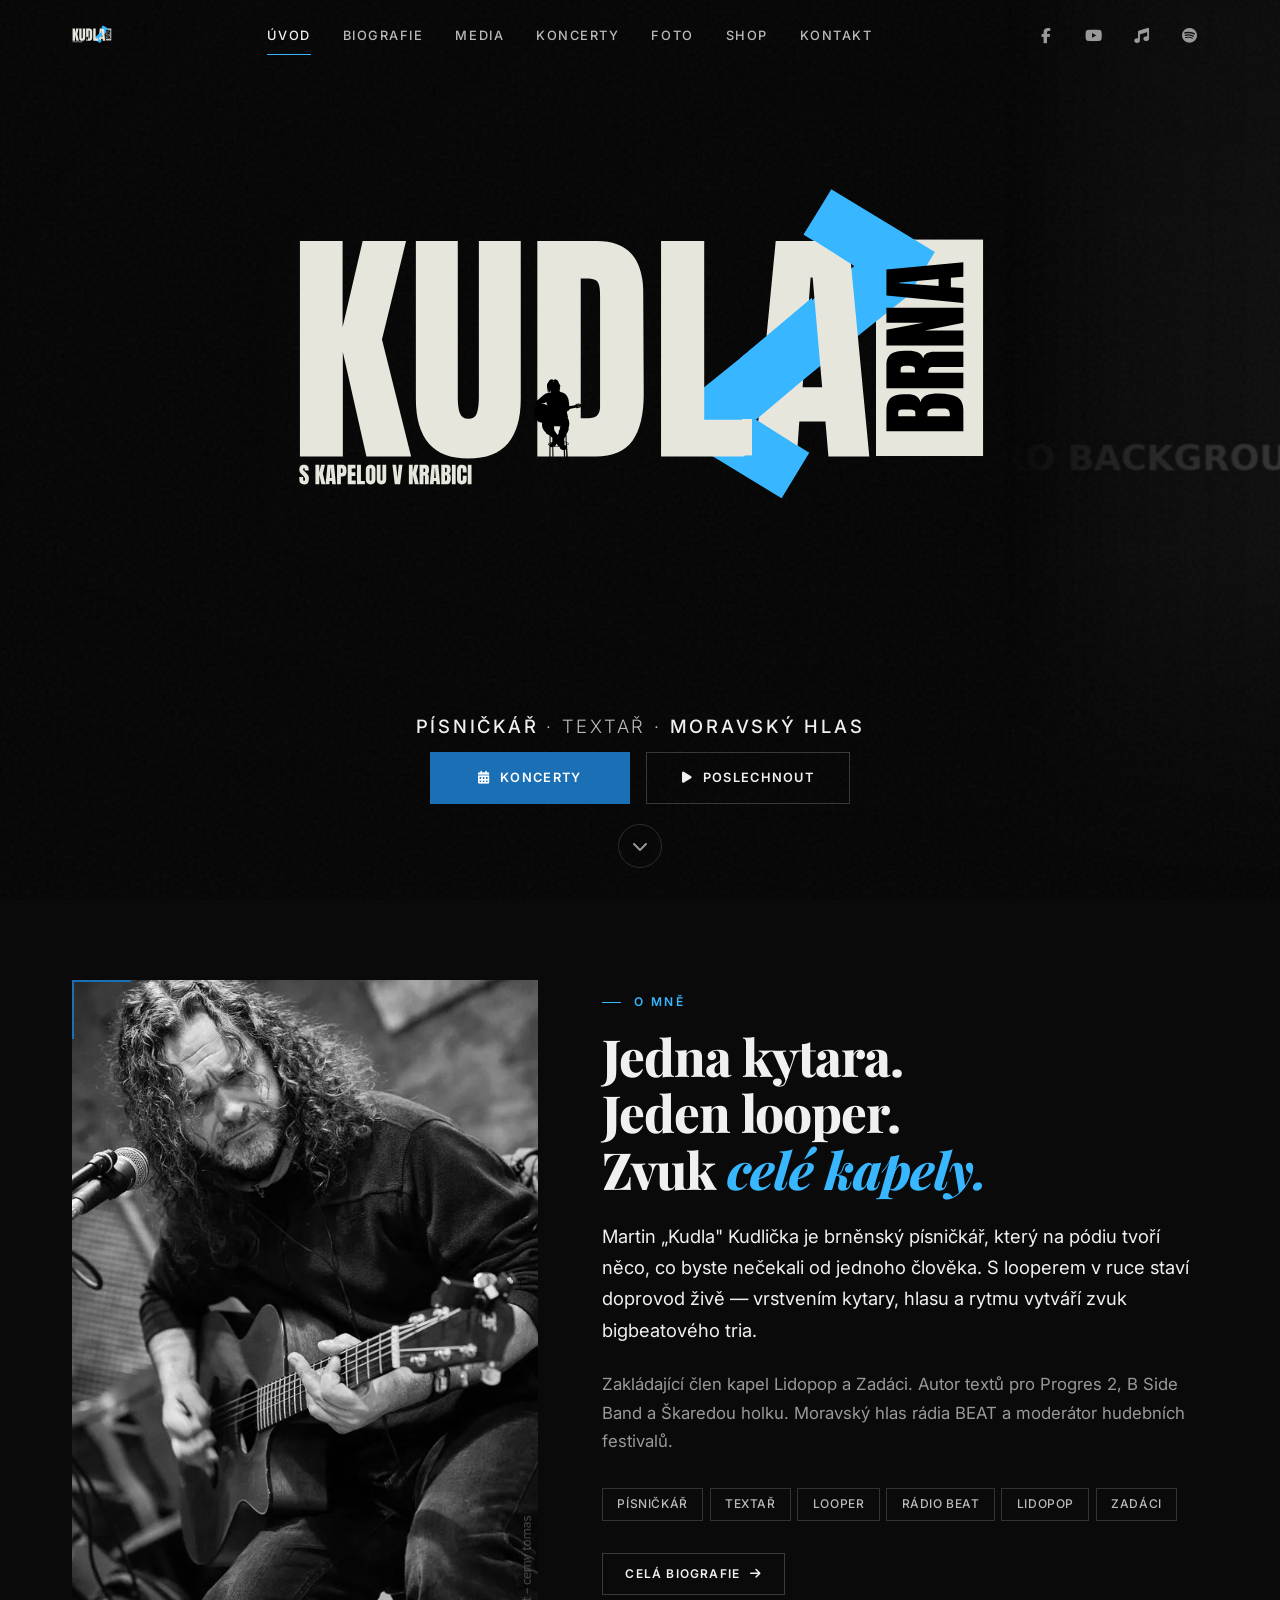
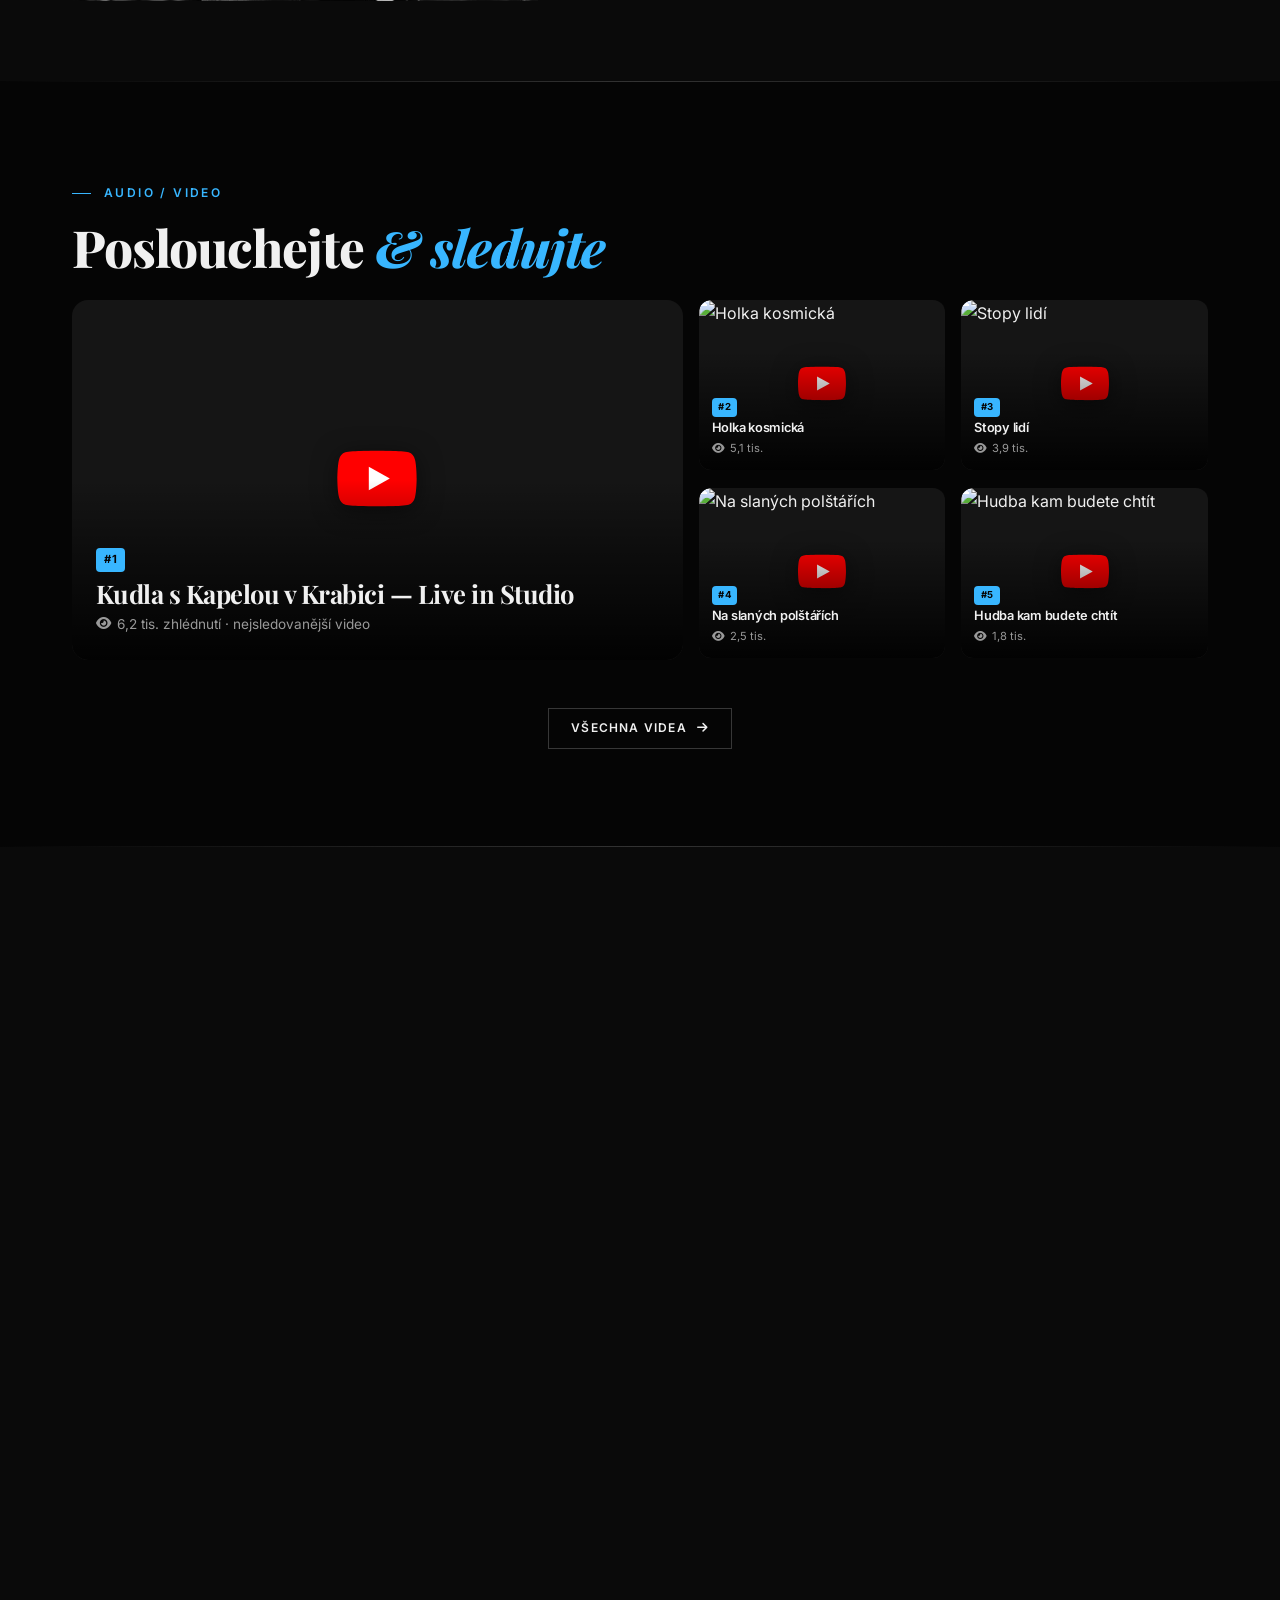
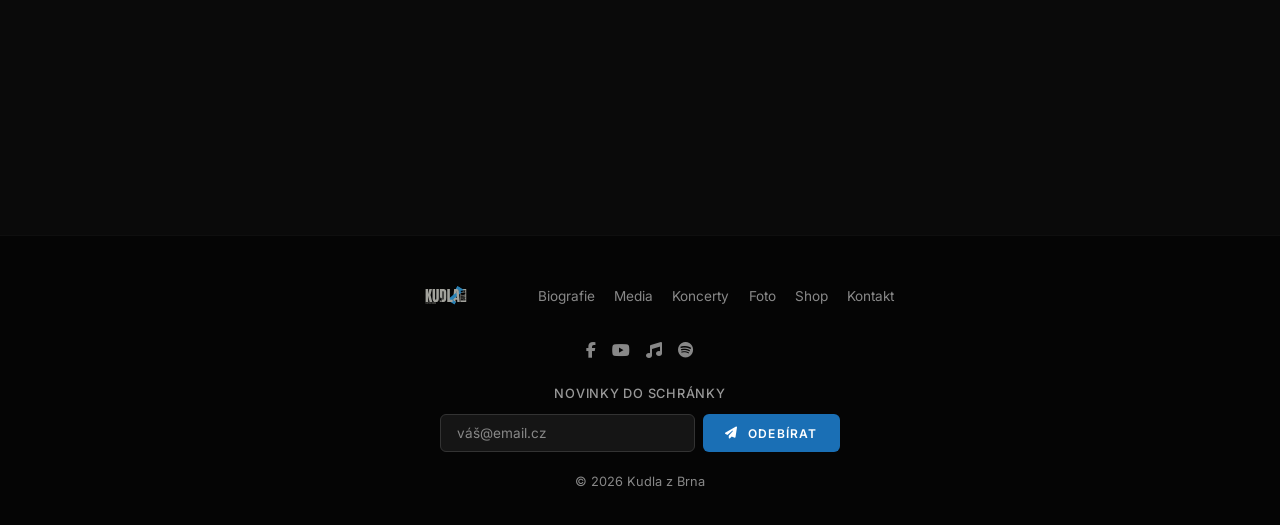
==== commit c5e66e2e: "šipka" ====
--- a/index.html
+++ b/index.html
@@ -90,10 +90,10 @@
           <i class="fas fa-play"></i> Poslechnout
         </a>
       </div>
-      <a href="#about" class="hero-scroll">
-        <i class="fas fa-chevron-down hero-scroll-arrow"></i>
-      </a>
-    </div>
+    </div>
+    <a href="#about" class="hero-scroll">
+      <i class="fas fa-chevron-down hero-scroll-arrow"></i>
+    </a>
   </section>
 
   <!-- ABOUT STRIP -->
--- a/css/style.css
+++ b/css/style.css
@@ -178,13 +178,13 @@
   opacity:0; animation:heroFadeUp 1s var(--ease-out) 1s forwards;
 }
 .hero-scroll {
+  position:absolute; bottom:2rem; left:50%; transform:translateX(-50%); z-index:2;
   display:flex; align-items:center; justify-content:center;
   width:44px; height:44px; border-radius:50%;
-  margin:1.5rem auto 0;
   border:1px solid rgba(255,255,255,0.15);
   color:var(--grey-light); font-size:1rem;
   text-decoration:none; cursor:pointer;
-  opacity:0; animation:heroFadeUp 1s var(--ease-out) 1.4s forwards;
+  opacity:1;
   transition:all 0.3s var(--ease);
 }
 .hero-scroll:hover { border-color:var(--accent-bright); color:var(--accent-bright); background:rgba(56,182,255,0.06); }
--- a/css/style.css
+++ b/css/style.css
@@ -178,13 +178,13 @@
   opacity:0; animation:heroFadeUp 1s var(--ease-out) 1s forwards;
 }
 .hero-scroll {
+  position:absolute; bottom:2rem; left:50%; transform:translateX(-50%); z-index:2;
   display:flex; align-items:center; justify-content:center;
   width:44px; height:44px; border-radius:50%;
-  margin:1.5rem auto 0;
   border:1px solid rgba(255,255,255,0.15);
   color:var(--grey-light); font-size:1rem;
   text-decoration:none; cursor:pointer;
-  opacity:0; animation:heroFadeUp 1s var(--ease-out) 1.4s forwards;
+  opacity:1;
   transition:all 0.3s var(--ease);
 }
 .hero-scroll:hover { border-color:var(--accent-bright); color:var(--accent-bright); background:rgba(56,182,255,0.06); }
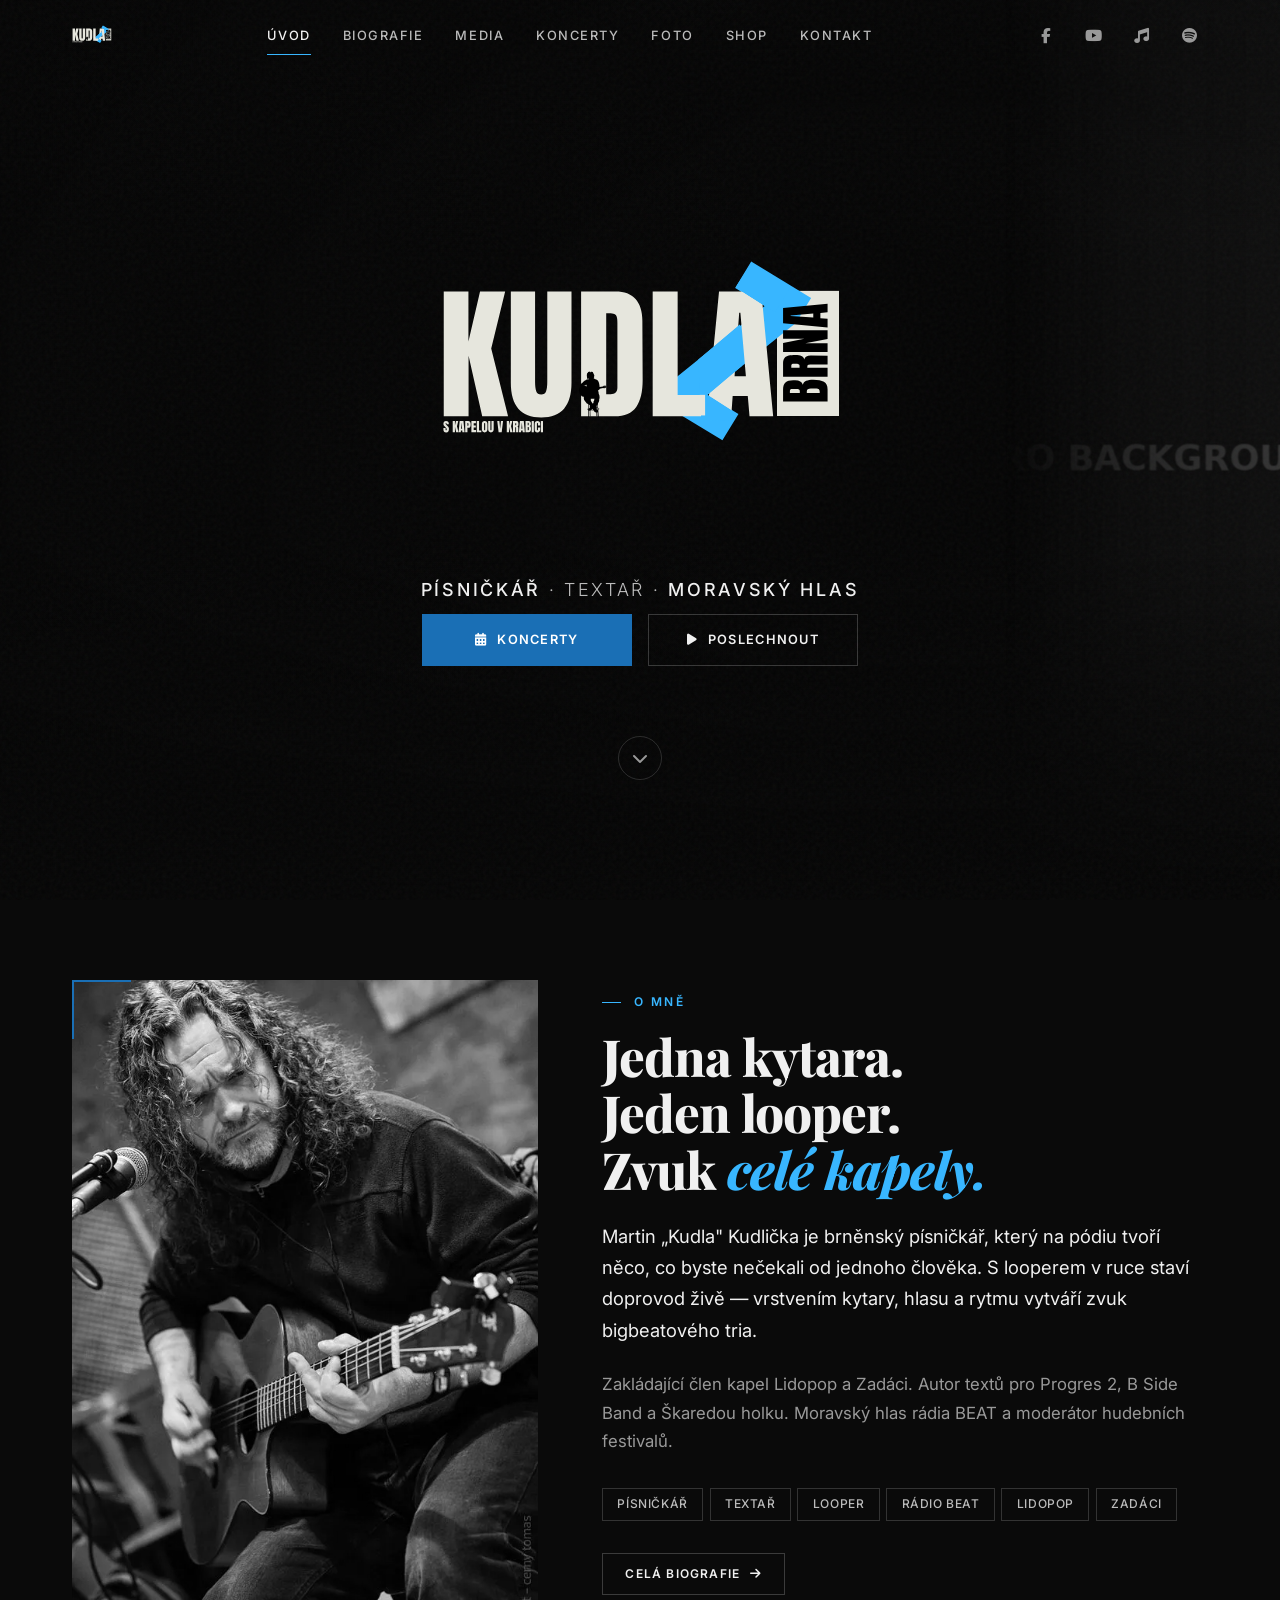
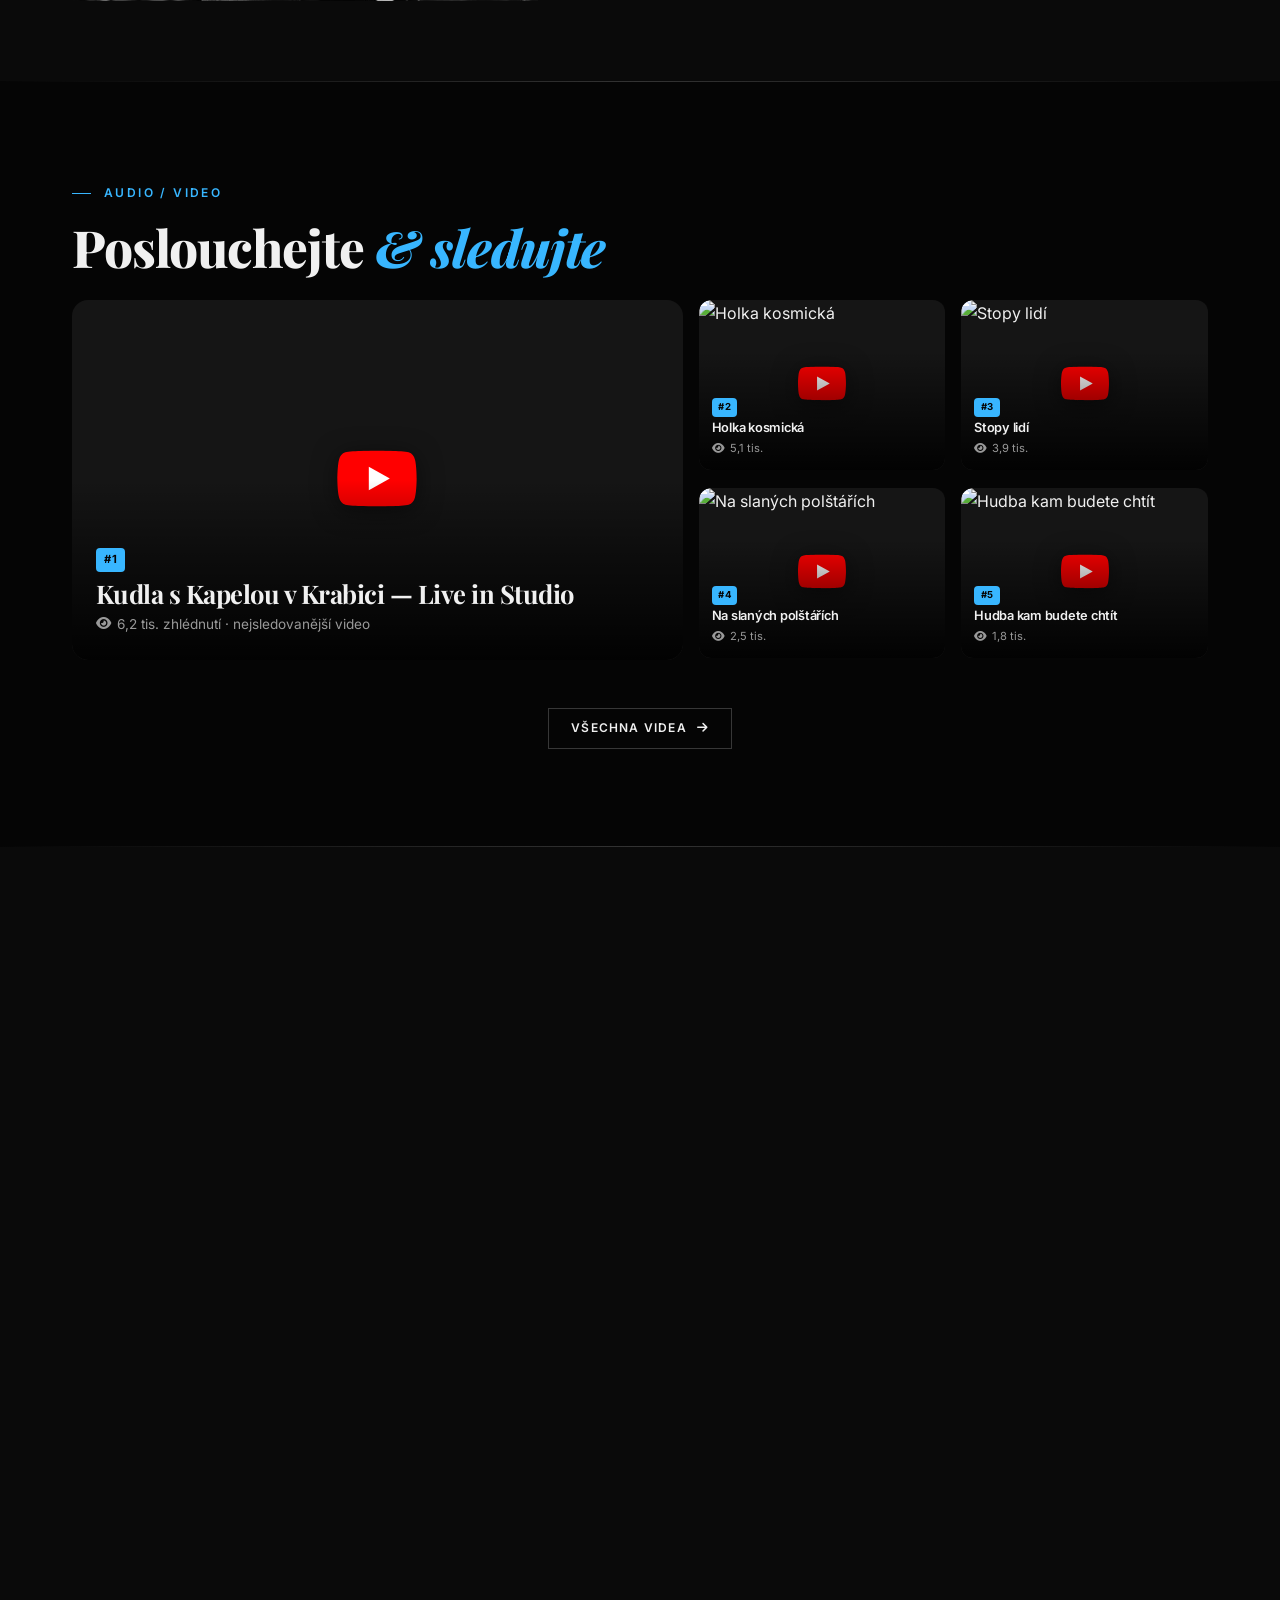
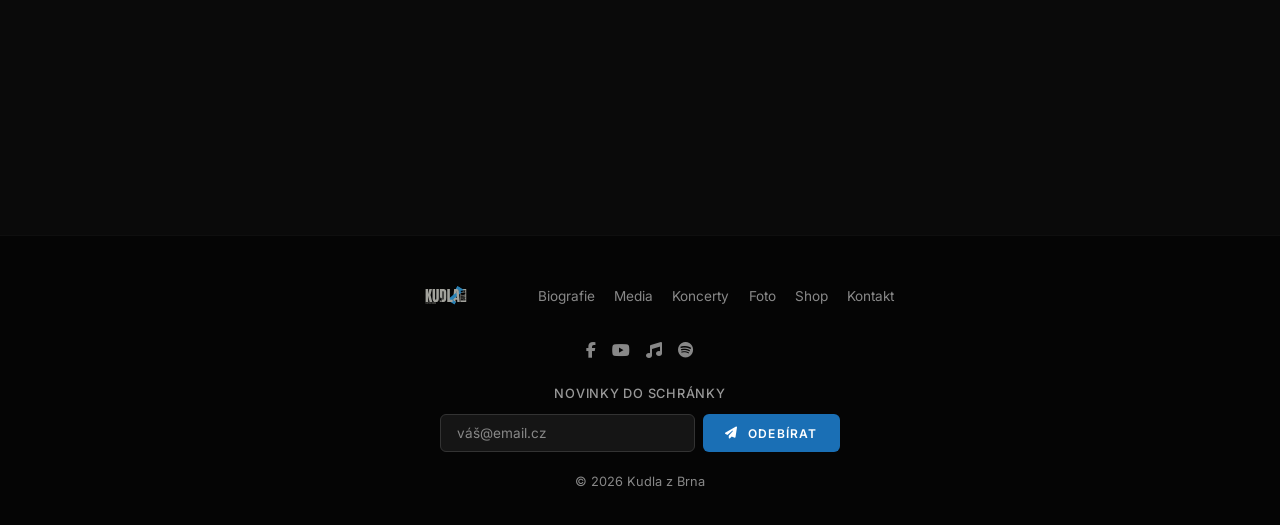
==== commit dab135bb: "logo" ====
--- a/index.html
+++ b/index.html
@@ -31,9 +31,9 @@
   <link rel="manifest" href="manifest.json">
   <meta name="theme-color" content="#0a0a0a">
   <meta name="color-scheme" content="dark">
-  <link rel="preload" href="css/style.css?v=2.8" as="style">
+  <link rel="preload" href="css/style.css?v=2.9" as="style">
   <link rel="preload" href="img/hero-bg.webp" as="image" type="image/webp">
-  <link rel="stylesheet" href="css/style.css?v=2.8">
+  <link rel="stylesheet" href="css/style.css?v=2.9">
 </head>
 <body>
   <a href="#main-content" class="skip-link sr-only">Přeskočit na obsah</a>
--- a/css/style.css
+++ b/css/style.css
@@ -136,7 +136,7 @@
    ============================================ */
 .hero {
   position:relative; height:100vh; height:100dvh;
-  display:flex; align-items:center; justify-content:center; overflow:hidden;
+  display:flex; flex-direction:column; overflow:hidden;
   background:var(--black);
 }
 .hero-bg {
@@ -157,30 +157,39 @@
   background-image:url("data:image/svg+xml,%3Csvg viewBox='0 0 256 256' xmlns='http://www.w3.org/2000/svg'%3E%3Cfilter id='n'%3E%3CfeTurbulence type='fractalNoise' baseFrequency='0.9' numOctaves='4' stitchTiles='stitch'/%3E%3C/filter%3E%3Crect width='100%25' height='100%25' filter='url(%23n)'/%3E%3C/svg%3E");
   background-repeat:repeat;
 }
-.hero-content { position:relative; z-index:2; text-align:center; padding:0 2rem; width:100%; margin-top:calc(var(--header-h) * -1); }
-
+.hero-content {
+  position:relative; z-index:2; text-align:center;
+  padding:0 2rem;
+  width:100%;
+  flex:1; display:flex; flex-direction:column;
+  align-items:center; justify-content:center;
+  min-height:0;
+}
 .hero-logo {
-  width:clamp(340px,58vw,700px); margin:0 auto -0.8rem;
+  width:1260px; max-width:85vw; max-height:45vh; flex-shrink:1;
+  object-fit:contain;
   opacity:0; animation:heroFadeUp 1.2s var(--ease-out) 0.3s forwards;
 }
 .hero-tagline {
-  font-size:clamp(0.9rem,1.5vw,1.15rem); font-weight:300; color:var(--grey-lighter);
-  letter-spacing:0.15em; text-transform:uppercase; margin-bottom:0.6rem;
+  font-size:clamp(0.85rem,1.4vw,1.15rem); font-weight:300; color:var(--grey-lighter);
+  letter-spacing:0.15em; text-transform:uppercase;
+  margin:0.3rem 0 0.5rem;
   opacity:0; animation:heroFadeUp 1s var(--ease-out) 0.7s forwards;
 }
 .hero-tagline span { color:var(--white); font-weight:500; }
 .hero-cta {
   display:flex; gap:1rem; justify-content:center; flex-wrap:wrap;
-  margin-bottom:0;
 }
 .hero-cta .btn {
-  min-width:200px; justify-content:center;
+  width:210px; justify-content:center;
   opacity:0; animation:heroFadeUp 1s var(--ease-out) 1s forwards;
 }
 .hero-scroll {
-  position:absolute; bottom:2rem; left:50%; transform:translateX(-50%); z-index:2;
+  z-index:2;
   display:flex; align-items:center; justify-content:center;
   width:44px; height:44px; border-radius:50%;
+  margin:auto auto 1.5rem;
+  flex-shrink:0;
   border:1px solid rgba(255,255,255,0.15);
   color:var(--grey-light); font-size:1rem;
   text-decoration:none; cursor:pointer;
@@ -673,7 +682,8 @@
   .bento-main-info h3{font-size:1.2rem}
   .shop-grid{grid-template-columns:1fr}
   .gallery-grid{grid-template-columns:repeat(2,1fr);gap:2px}
-  .hero-content{padding-bottom:6vh}
+  .hero-content{padding-bottom:0}
+  .hero-logo{max-height:35vh}
   .hero-bg{width:100%;opacity:0.3;mask-image:none;-webkit-mask-image:none}
   .next-concert-card{grid-template-columns:1fr;text-align:center;gap:1rem;padding:1.5rem 1.25rem}
   .next-concert-date{flex-direction:row;gap:0.6rem;padding:0.75rem 1.2rem;justify-content:center}
--- a/css/style.css
+++ b/css/style.css
@@ -136,7 +136,7 @@
    ============================================ */
 .hero {
   position:relative; height:100vh; height:100dvh;
-  display:flex; align-items:center; justify-content:center; overflow:hidden;
+  display:flex; flex-direction:column; overflow:hidden;
   background:var(--black);
 }
 .hero-bg {
@@ -157,30 +157,39 @@
   background-image:url("data:image/svg+xml,%3Csvg viewBox='0 0 256 256' xmlns='http://www.w3.org/2000/svg'%3E%3Cfilter id='n'%3E%3CfeTurbulence type='fractalNoise' baseFrequency='0.9' numOctaves='4' stitchTiles='stitch'/%3E%3C/filter%3E%3Crect width='100%25' height='100%25' filter='url(%23n)'/%3E%3C/svg%3E");
   background-repeat:repeat;
 }
-.hero-content { position:relative; z-index:2; text-align:center; padding:0 2rem; width:100%; margin-top:calc(var(--header-h) * -1); }
-
+.hero-content {
+  position:relative; z-index:2; text-align:center;
+  padding:0 2rem;
+  width:100%;
+  flex:1; display:flex; flex-direction:column;
+  align-items:center; justify-content:center;
+  min-height:0;
+}
 .hero-logo {
-  width:clamp(340px,58vw,700px); margin:0 auto -0.8rem;
+  width:1260px; max-width:85vw; max-height:45vh; flex-shrink:1;
+  object-fit:contain;
   opacity:0; animation:heroFadeUp 1.2s var(--ease-out) 0.3s forwards;
 }
 .hero-tagline {
-  font-size:clamp(0.9rem,1.5vw,1.15rem); font-weight:300; color:var(--grey-lighter);
-  letter-spacing:0.15em; text-transform:uppercase; margin-bottom:0.6rem;
+  font-size:clamp(0.85rem,1.4vw,1.15rem); font-weight:300; color:var(--grey-lighter);
+  letter-spacing:0.15em; text-transform:uppercase;
+  margin:0.3rem 0 0.5rem;
   opacity:0; animation:heroFadeUp 1s var(--ease-out) 0.7s forwards;
 }
 .hero-tagline span { color:var(--white); font-weight:500; }
 .hero-cta {
   display:flex; gap:1rem; justify-content:center; flex-wrap:wrap;
-  margin-bottom:0;
 }
 .hero-cta .btn {
-  min-width:200px; justify-content:center;
+  width:210px; justify-content:center;
   opacity:0; animation:heroFadeUp 1s var(--ease-out) 1s forwards;
 }
 .hero-scroll {
-  position:absolute; bottom:2rem; left:50%; transform:translateX(-50%); z-index:2;
+  z-index:2;
   display:flex; align-items:center; justify-content:center;
   width:44px; height:44px; border-radius:50%;
+  margin:auto auto 1.5rem;
+  flex-shrink:0;
   border:1px solid rgba(255,255,255,0.15);
   color:var(--grey-light); font-size:1rem;
   text-decoration:none; cursor:pointer;
@@ -673,7 +682,8 @@
   .bento-main-info h3{font-size:1.2rem}
   .shop-grid{grid-template-columns:1fr}
   .gallery-grid{grid-template-columns:repeat(2,1fr);gap:2px}
-  .hero-content{padding-bottom:6vh}
+  .hero-content{padding-bottom:0}
+  .hero-logo{max-height:35vh}
   .hero-bg{width:100%;opacity:0.3;mask-image:none;-webkit-mask-image:none}
   .next-concert-card{grid-template-columns:1fr;text-align:center;gap:1rem;padding:1.5rem 1.25rem}
   .next-concert-date{flex-direction:row;gap:0.6rem;padding:0.75rem 1.2rem;justify-content:center}
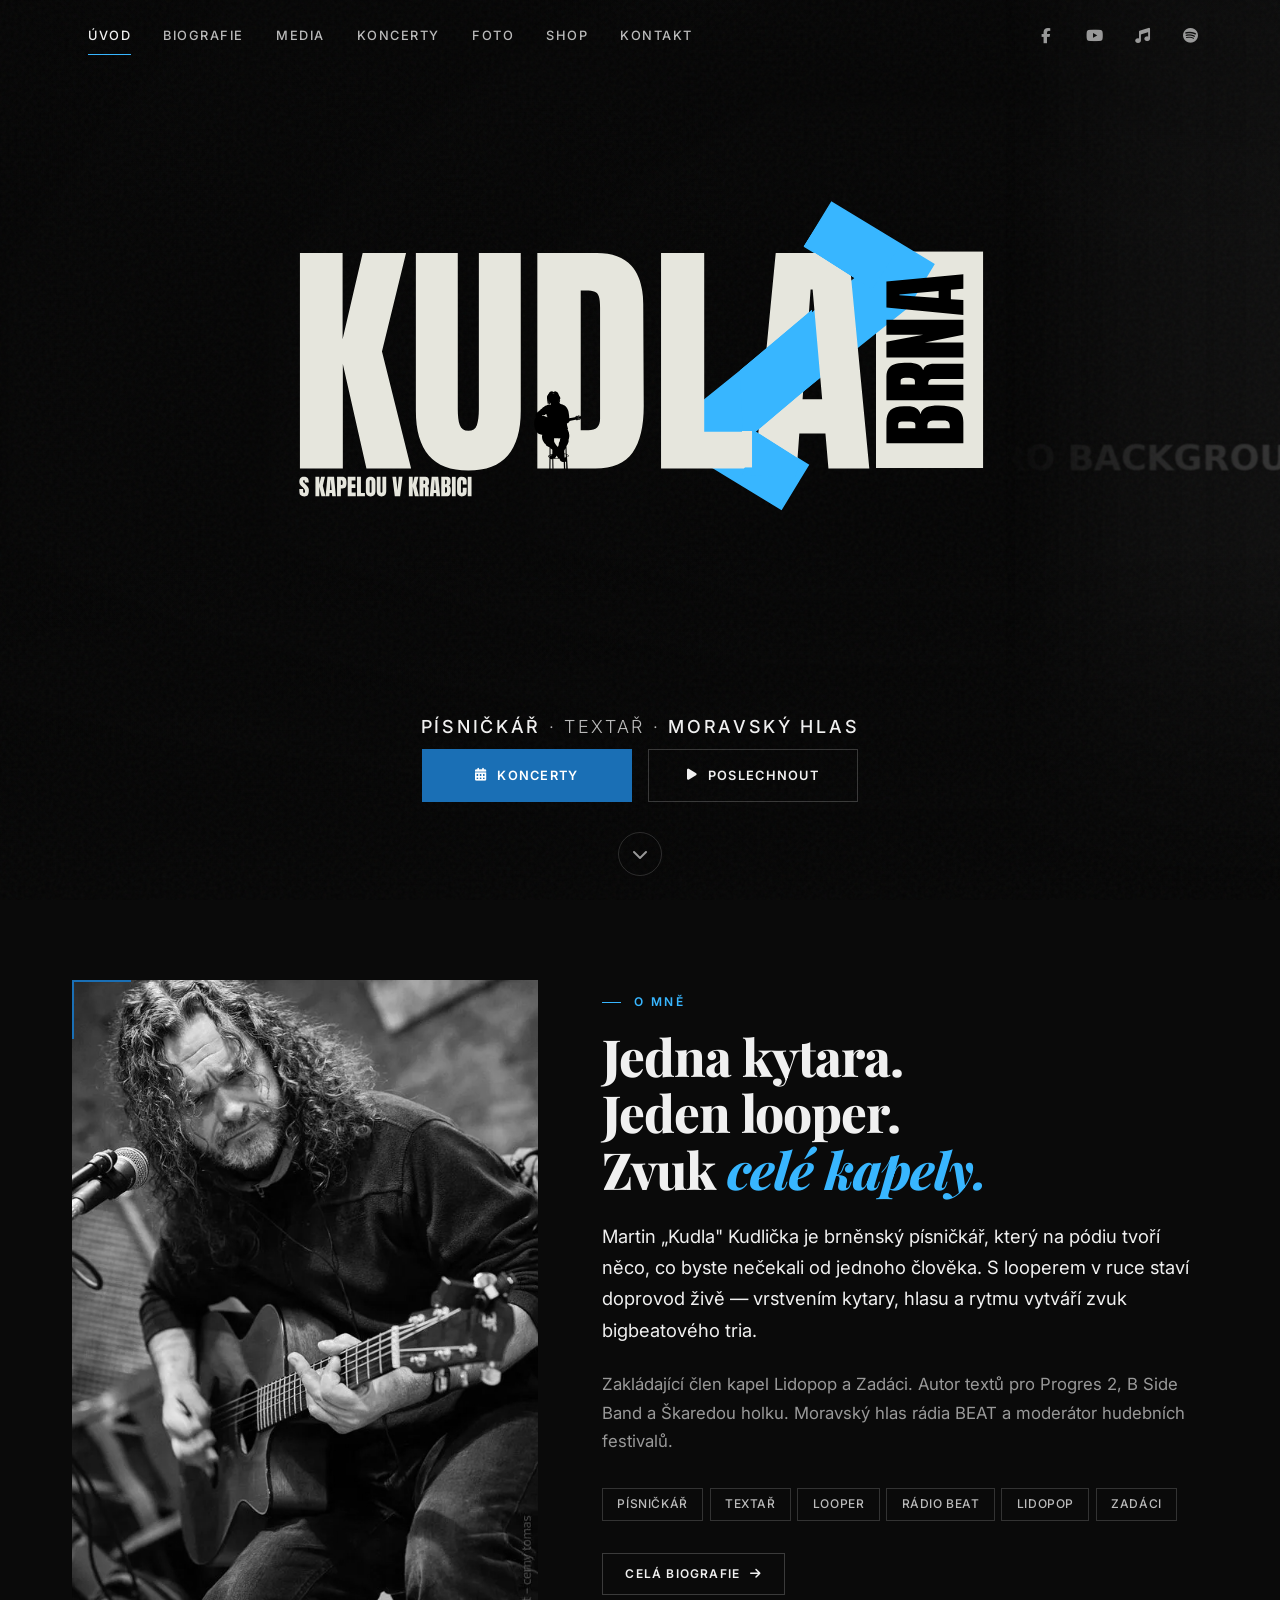
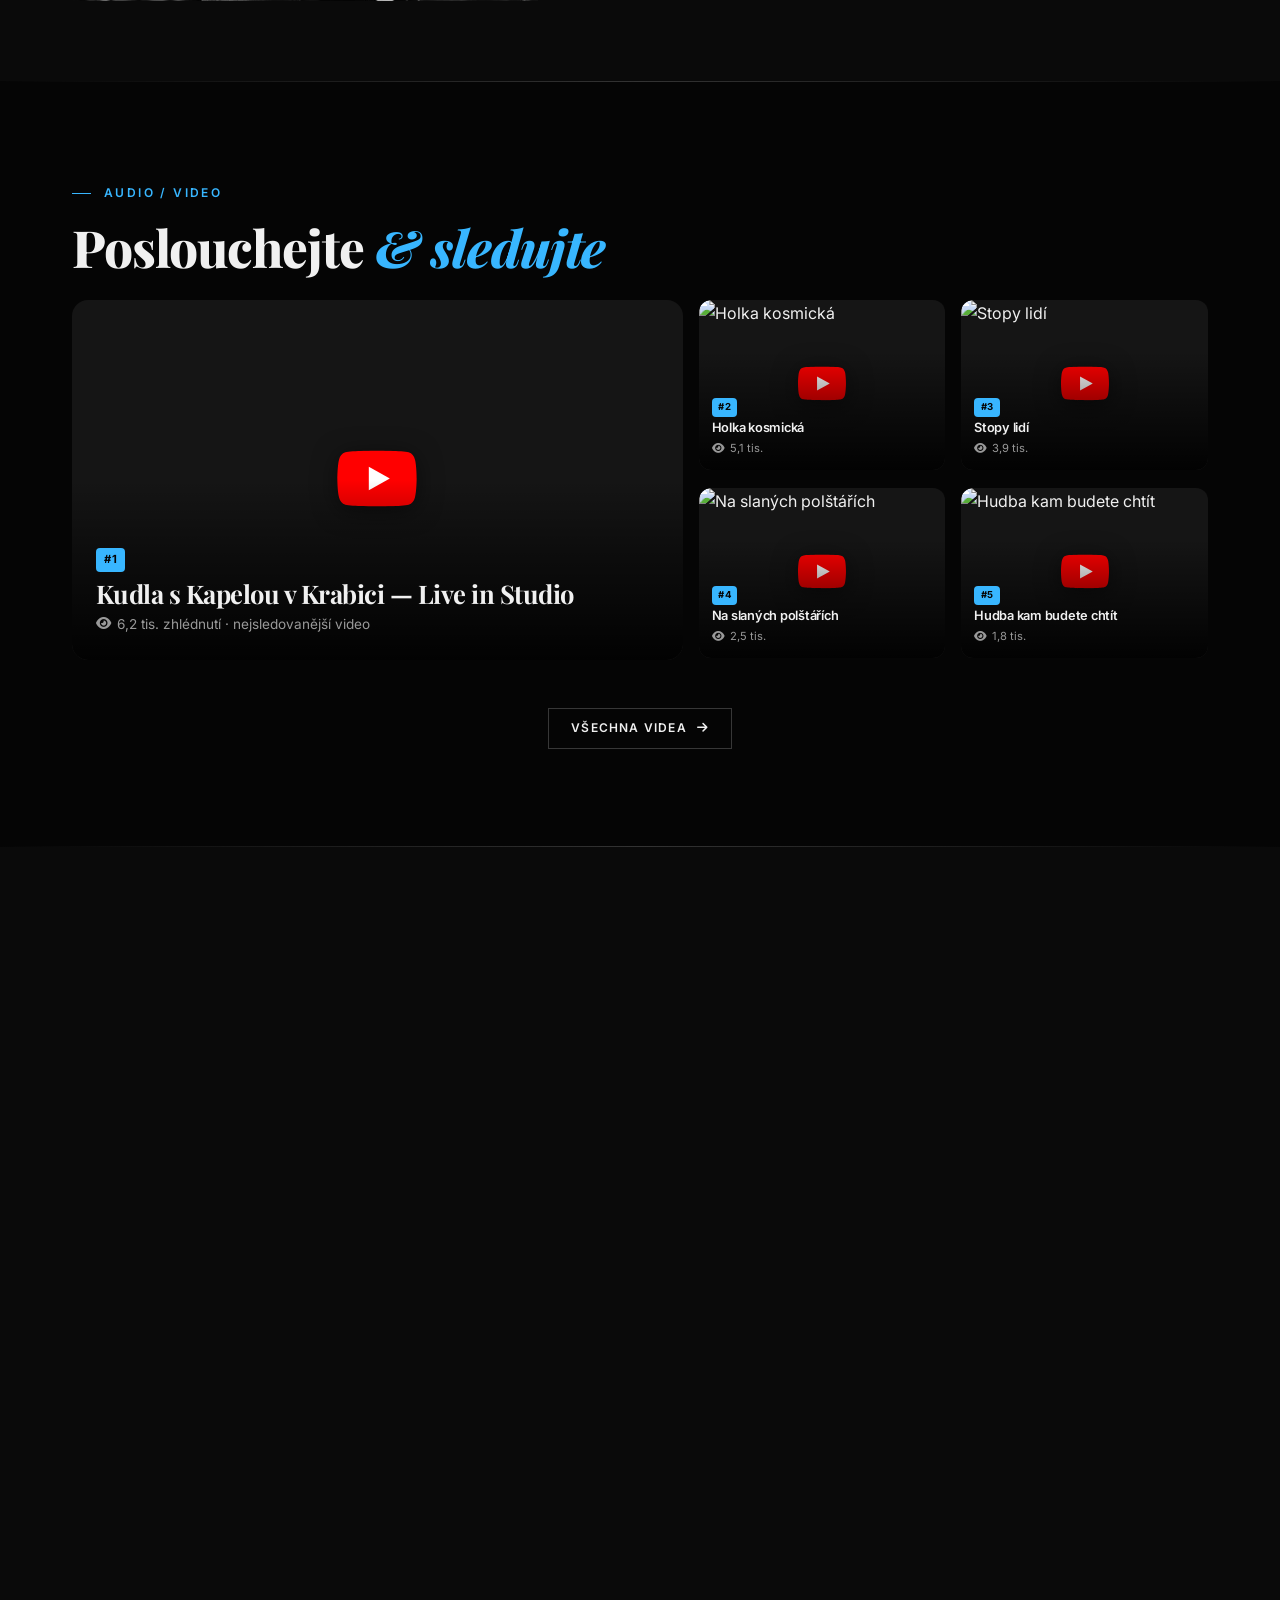
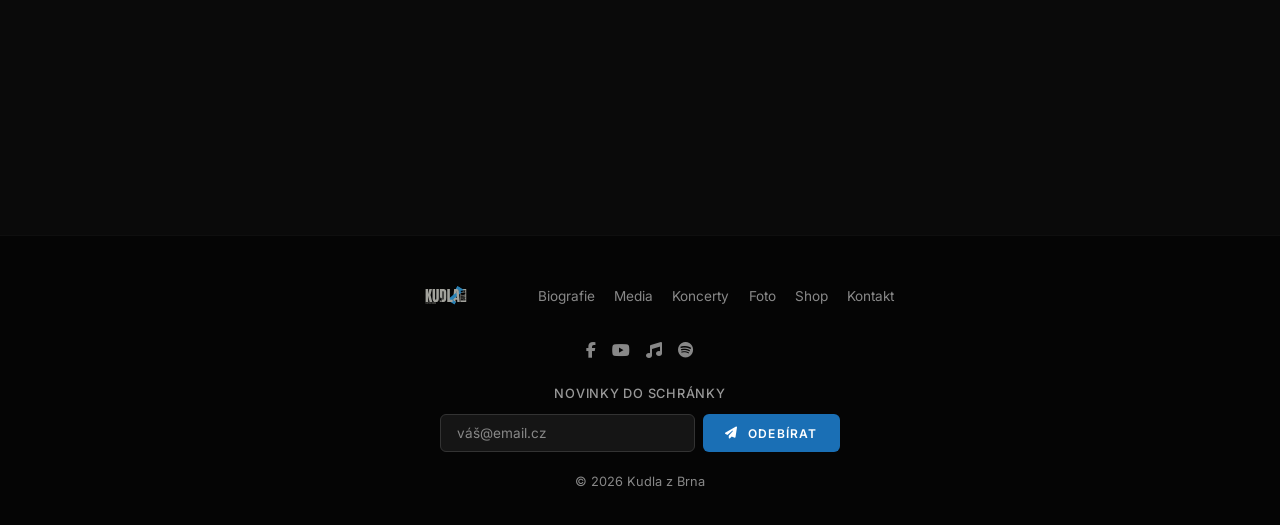
==== commit 975170ce: "audit final" ====
--- a/index.html
+++ b/index.html
@@ -41,9 +41,6 @@
   <!-- HEADER -->
   <header class="site-header">
     <div class="header-inner">
-      <a href="index.html" class="site-logo">
-        <img src="img/logo.svg" alt="Kudla z Brna">
-      </a>
 
       <nav class="main-nav" id="main-nav">
         <ul>
@@ -78,7 +75,7 @@
     <div class="hero-overlay"></div>
     <div class="hero-content">
       <h1 class="sr-only">Kudla z Brna — písničkář, textař, moravský hlas</h1>
-      <img src="img/logo.svg" alt="Kudla z Brna" class="hero-logo" fetchpriority="high" width="400" height="120">
+      <img src="img/logo.svg" alt="Kudla z Brna" class="hero-logo" fetchpriority="high">
       <p class="hero-tagline">
         <span>Písničkář</span> &middot; Textař &middot; <span>Moravský hlas</span>
       </p>
--- a/css/style.css
+++ b/css/style.css
@@ -163,17 +163,20 @@
   width:100%;
   flex:1; display:flex; flex-direction:column;
   align-items:center; justify-content:center;
+  gap:0;
+  padding-top:2vh;
+  padding-bottom:5rem;
   min-height:0;
 }
 .hero-logo {
-  width:1260px; max-width:85vw; max-height:45vh; flex-shrink:1;
-  object-fit:contain;
+  width:min(700px, 75vw); flex-shrink:1;
   opacity:0; animation:heroFadeUp 1.2s var(--ease-out) 0.3s forwards;
 }
 .hero-tagline {
   font-size:clamp(0.85rem,1.4vw,1.15rem); font-weight:300; color:var(--grey-lighter);
   letter-spacing:0.15em; text-transform:uppercase;
-  margin:0.3rem 0 0.5rem;
+  margin:-1.5rem 0 0.4rem;
+  position:relative; z-index:1;
   opacity:0; animation:heroFadeUp 1s var(--ease-out) 0.7s forwards;
 }
 .hero-tagline span { color:var(--white); font-weight:500; }
@@ -185,11 +188,10 @@
   opacity:0; animation:heroFadeUp 1s var(--ease-out) 1s forwards;
 }
 .hero-scroll {
+  position:absolute; bottom:1.5rem; left:50%; transform:translateX(-50%);
   z-index:2;
   display:flex; align-items:center; justify-content:center;
   width:44px; height:44px; border-radius:50%;
-  margin:auto auto 1.5rem;
-  flex-shrink:0;
   border:1px solid rgba(255,255,255,0.15);
   color:var(--grey-light); font-size:1rem;
   text-decoration:none; cursor:pointer;
@@ -666,6 +668,9 @@
   .next-day{font-size:2.8rem}
   .next-concert-title{font-size:1.3rem}
   .gallery-grid{grid-template-columns:repeat(2,1fr)}
+  .hero-content{padding-top:0}
+  .hero-logo{width:min(700px, 80vw)}
+  .hero-bg{width:25%}
   .footer-top{flex-direction:column;gap:1rem}
   .footer-nav{gap:0.8rem}
   .newsletter-form{flex-direction:column}
@@ -682,8 +687,11 @@
   .bento-main-info h3{font-size:1.2rem}
   .shop-grid{grid-template-columns:1fr}
   .gallery-grid{grid-template-columns:repeat(2,1fr);gap:2px}
-  .hero-content{padding-bottom:0}
-  .hero-logo{max-height:35vh}
+  .hero-content{padding-bottom:4rem; padding-top:0}
+  .hero-logo{width:min(700px, 85vw)}
+  .hero-tagline{margin-top:-1rem; font-size:clamp(0.75rem,3vw,1rem)}
+  .hero-cta .btn{width:180px; padding:0.7rem 1.5rem; font-size:0.75rem}
+  .hero-scroll{bottom:1rem}
   .hero-bg{width:100%;opacity:0.3;mask-image:none;-webkit-mask-image:none}
   .next-concert-card{grid-template-columns:1fr;text-align:center;gap:1rem;padding:1.5rem 1.25rem}
   .next-concert-date{flex-direction:row;gap:0.6rem;padding:0.75rem 1.2rem;justify-content:center}
@@ -691,6 +699,19 @@
   .next-concert-meta{justify-content:center}
   .next-concert-venue{justify-content:center}
   .next-concert-actions{text-align:center}
+}
+@media(max-width:400px){
+  .hero-logo{width:min(700px, 92vw)}
+  .hero-cta .btn{width:160px; padding:0.6rem 1rem; font-size:0.7rem}
+  .hero-cta{gap:0.6rem}
+  .hero-tagline{font-size:0.7rem; margin-top:-0.8rem}
+}
+@media(max-height:500px){
+  .hero-logo{width:min(400px, 60vw)}
+  .hero-content{padding-bottom:3.5rem; padding-top:0}
+  .hero-tagline{margin-top:-0.5rem; font-size:0.75rem}
+  .hero-cta .btn{width:160px; padding:0.5rem 1rem; font-size:0.7rem}
+  .hero-scroll{bottom:0.5rem; width:36px; height:36px; font-size:0.8rem}
 }
 
 .nav-overlay{display:none;position:fixed;inset:0;background:rgba(0,0,0,0.7);z-index:99}
--- a/css/style.css
+++ b/css/style.css
@@ -163,17 +163,20 @@
   width:100%;
   flex:1; display:flex; flex-direction:column;
   align-items:center; justify-content:center;
+  gap:0;
+  padding-top:2vh;
+  padding-bottom:5rem;
   min-height:0;
 }
 .hero-logo {
-  width:1260px; max-width:85vw; max-height:45vh; flex-shrink:1;
-  object-fit:contain;
+  width:min(700px, 75vw); flex-shrink:1;
   opacity:0; animation:heroFadeUp 1.2s var(--ease-out) 0.3s forwards;
 }
 .hero-tagline {
   font-size:clamp(0.85rem,1.4vw,1.15rem); font-weight:300; color:var(--grey-lighter);
   letter-spacing:0.15em; text-transform:uppercase;
-  margin:0.3rem 0 0.5rem;
+  margin:-1.5rem 0 0.4rem;
+  position:relative; z-index:1;
   opacity:0; animation:heroFadeUp 1s var(--ease-out) 0.7s forwards;
 }
 .hero-tagline span { color:var(--white); font-weight:500; }
@@ -185,11 +188,10 @@
   opacity:0; animation:heroFadeUp 1s var(--ease-out) 1s forwards;
 }
 .hero-scroll {
+  position:absolute; bottom:1.5rem; left:50%; transform:translateX(-50%);
   z-index:2;
   display:flex; align-items:center; justify-content:center;
   width:44px; height:44px; border-radius:50%;
-  margin:auto auto 1.5rem;
-  flex-shrink:0;
   border:1px solid rgba(255,255,255,0.15);
   color:var(--grey-light); font-size:1rem;
   text-decoration:none; cursor:pointer;
@@ -666,6 +668,9 @@
   .next-day{font-size:2.8rem}
   .next-concert-title{font-size:1.3rem}
   .gallery-grid{grid-template-columns:repeat(2,1fr)}
+  .hero-content{padding-top:0}
+  .hero-logo{width:min(700px, 80vw)}
+  .hero-bg{width:25%}
   .footer-top{flex-direction:column;gap:1rem}
   .footer-nav{gap:0.8rem}
   .newsletter-form{flex-direction:column}
@@ -682,8 +687,11 @@
   .bento-main-info h3{font-size:1.2rem}
   .shop-grid{grid-template-columns:1fr}
   .gallery-grid{grid-template-columns:repeat(2,1fr);gap:2px}
-  .hero-content{padding-bottom:0}
-  .hero-logo{max-height:35vh}
+  .hero-content{padding-bottom:4rem; padding-top:0}
+  .hero-logo{width:min(700px, 85vw)}
+  .hero-tagline{margin-top:-1rem; font-size:clamp(0.75rem,3vw,1rem)}
+  .hero-cta .btn{width:180px; padding:0.7rem 1.5rem; font-size:0.75rem}
+  .hero-scroll{bottom:1rem}
   .hero-bg{width:100%;opacity:0.3;mask-image:none;-webkit-mask-image:none}
   .next-concert-card{grid-template-columns:1fr;text-align:center;gap:1rem;padding:1.5rem 1.25rem}
   .next-concert-date{flex-direction:row;gap:0.6rem;padding:0.75rem 1.2rem;justify-content:center}
@@ -691,6 +699,19 @@
   .next-concert-meta{justify-content:center}
   .next-concert-venue{justify-content:center}
   .next-concert-actions{text-align:center}
+}
+@media(max-width:400px){
+  .hero-logo{width:min(700px, 92vw)}
+  .hero-cta .btn{width:160px; padding:0.6rem 1rem; font-size:0.7rem}
+  .hero-cta{gap:0.6rem}
+  .hero-tagline{font-size:0.7rem; margin-top:-0.8rem}
+}
+@media(max-height:500px){
+  .hero-logo{width:min(400px, 60vw)}
+  .hero-content{padding-bottom:3.5rem; padding-top:0}
+  .hero-tagline{margin-top:-0.5rem; font-size:0.75rem}
+  .hero-cta .btn{width:160px; padding:0.5rem 1rem; font-size:0.7rem}
+  .hero-scroll{bottom:0.5rem; width:36px; height:36px; font-size:0.8rem}
 }
 
 .nav-overlay{display:none;position:fixed;inset:0;background:rgba(0,0,0,0.7);z-index:99}
